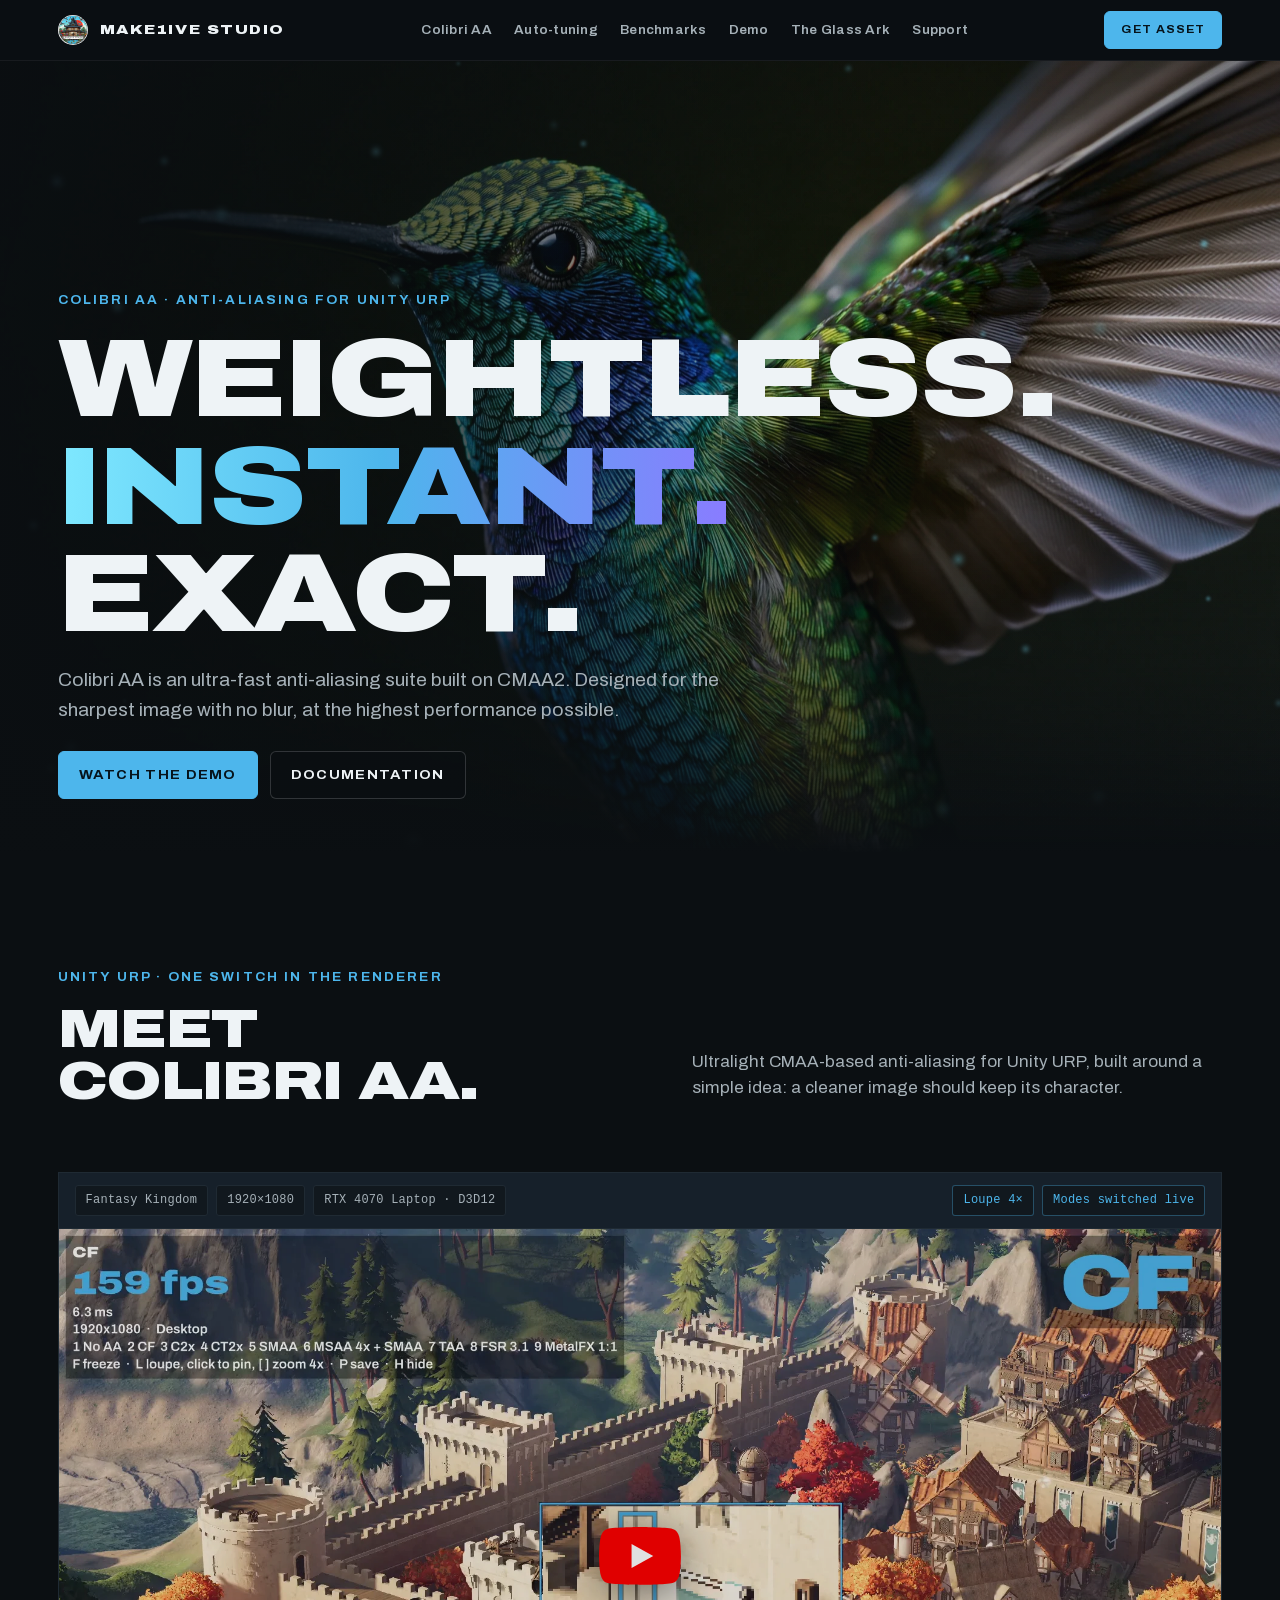
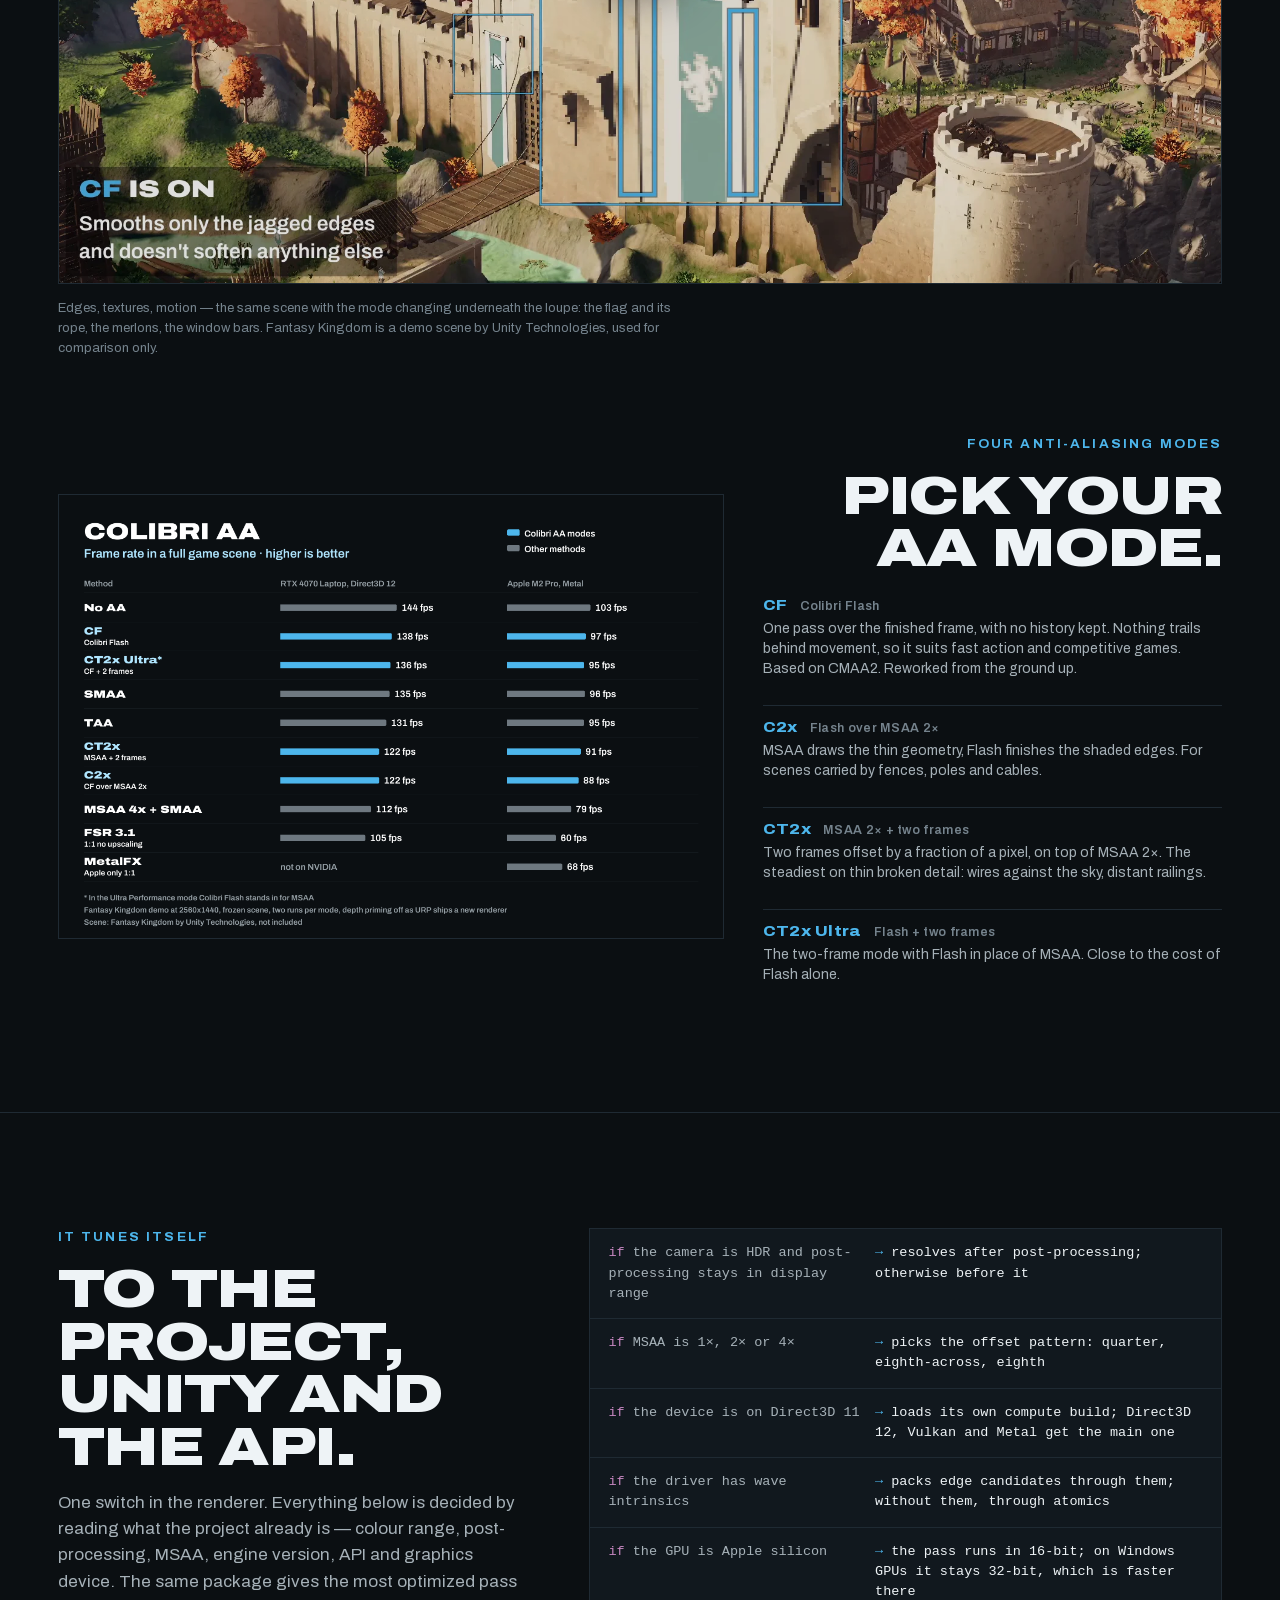
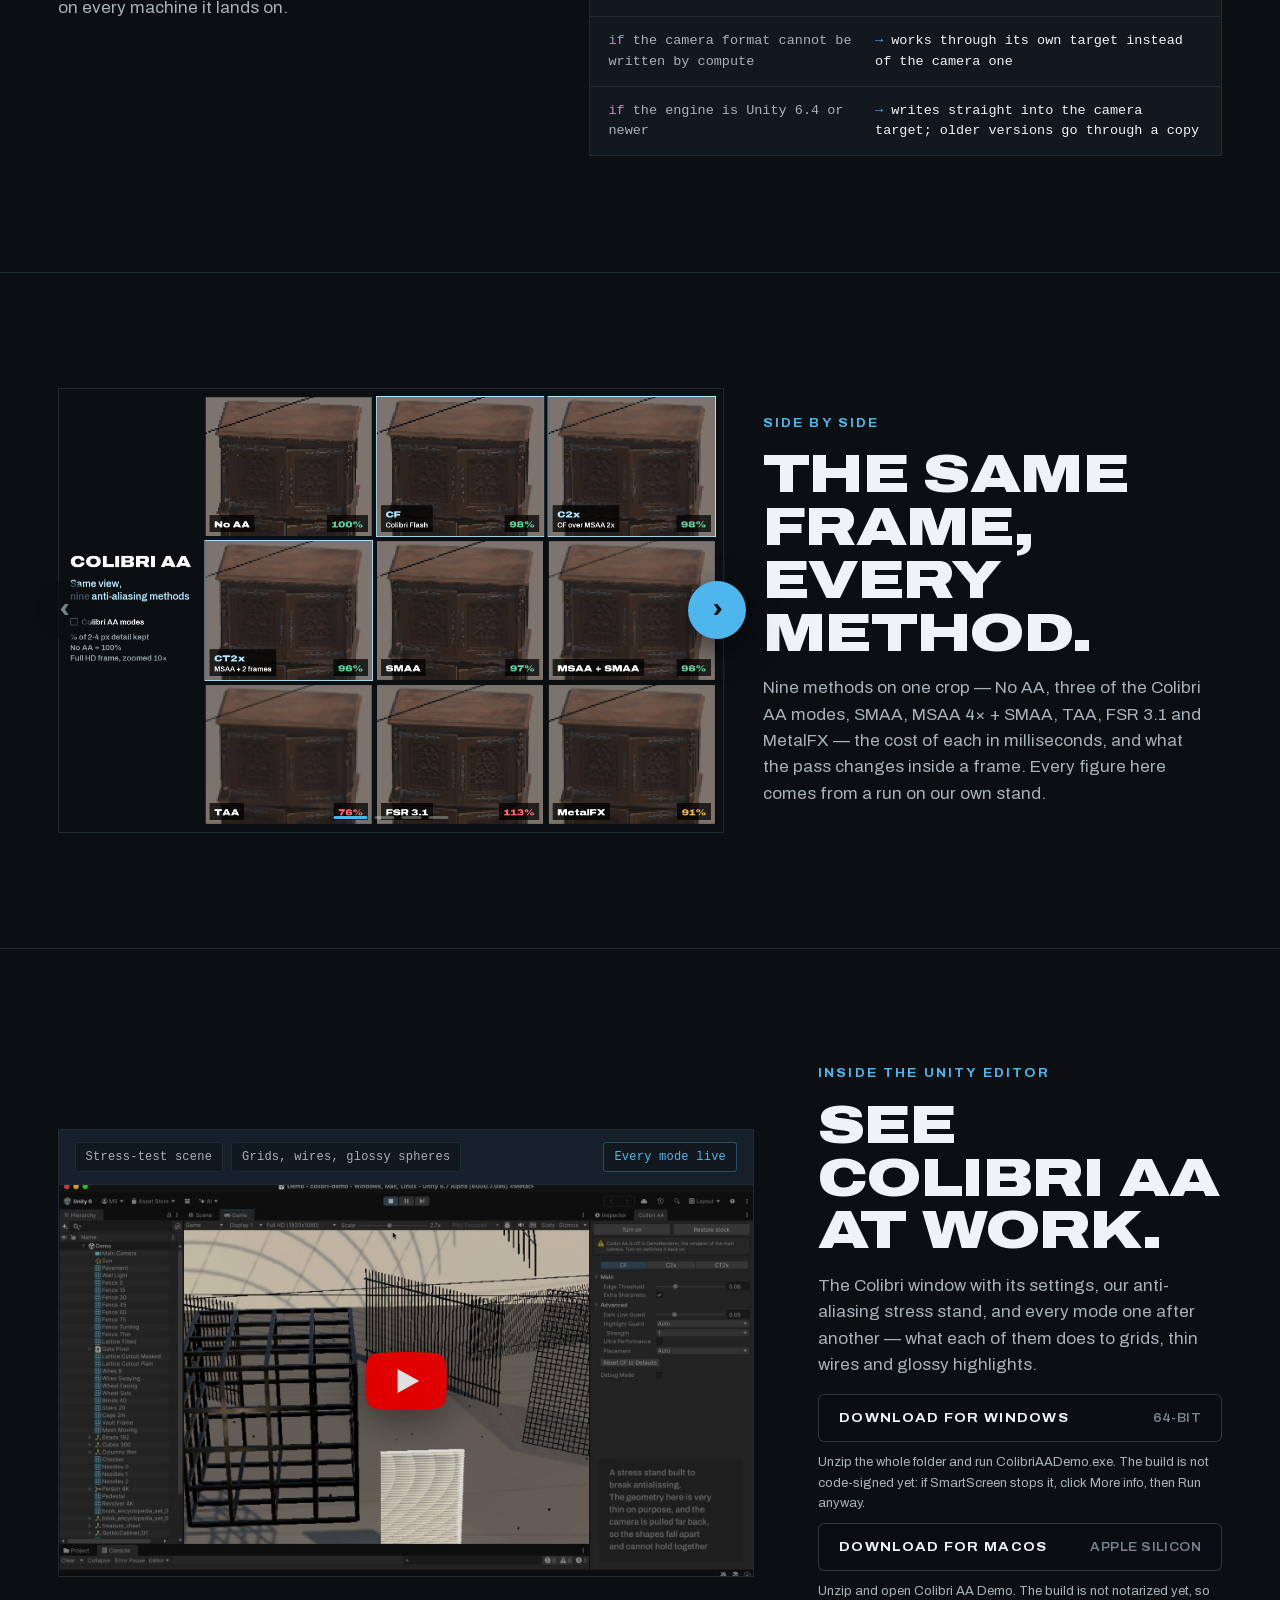
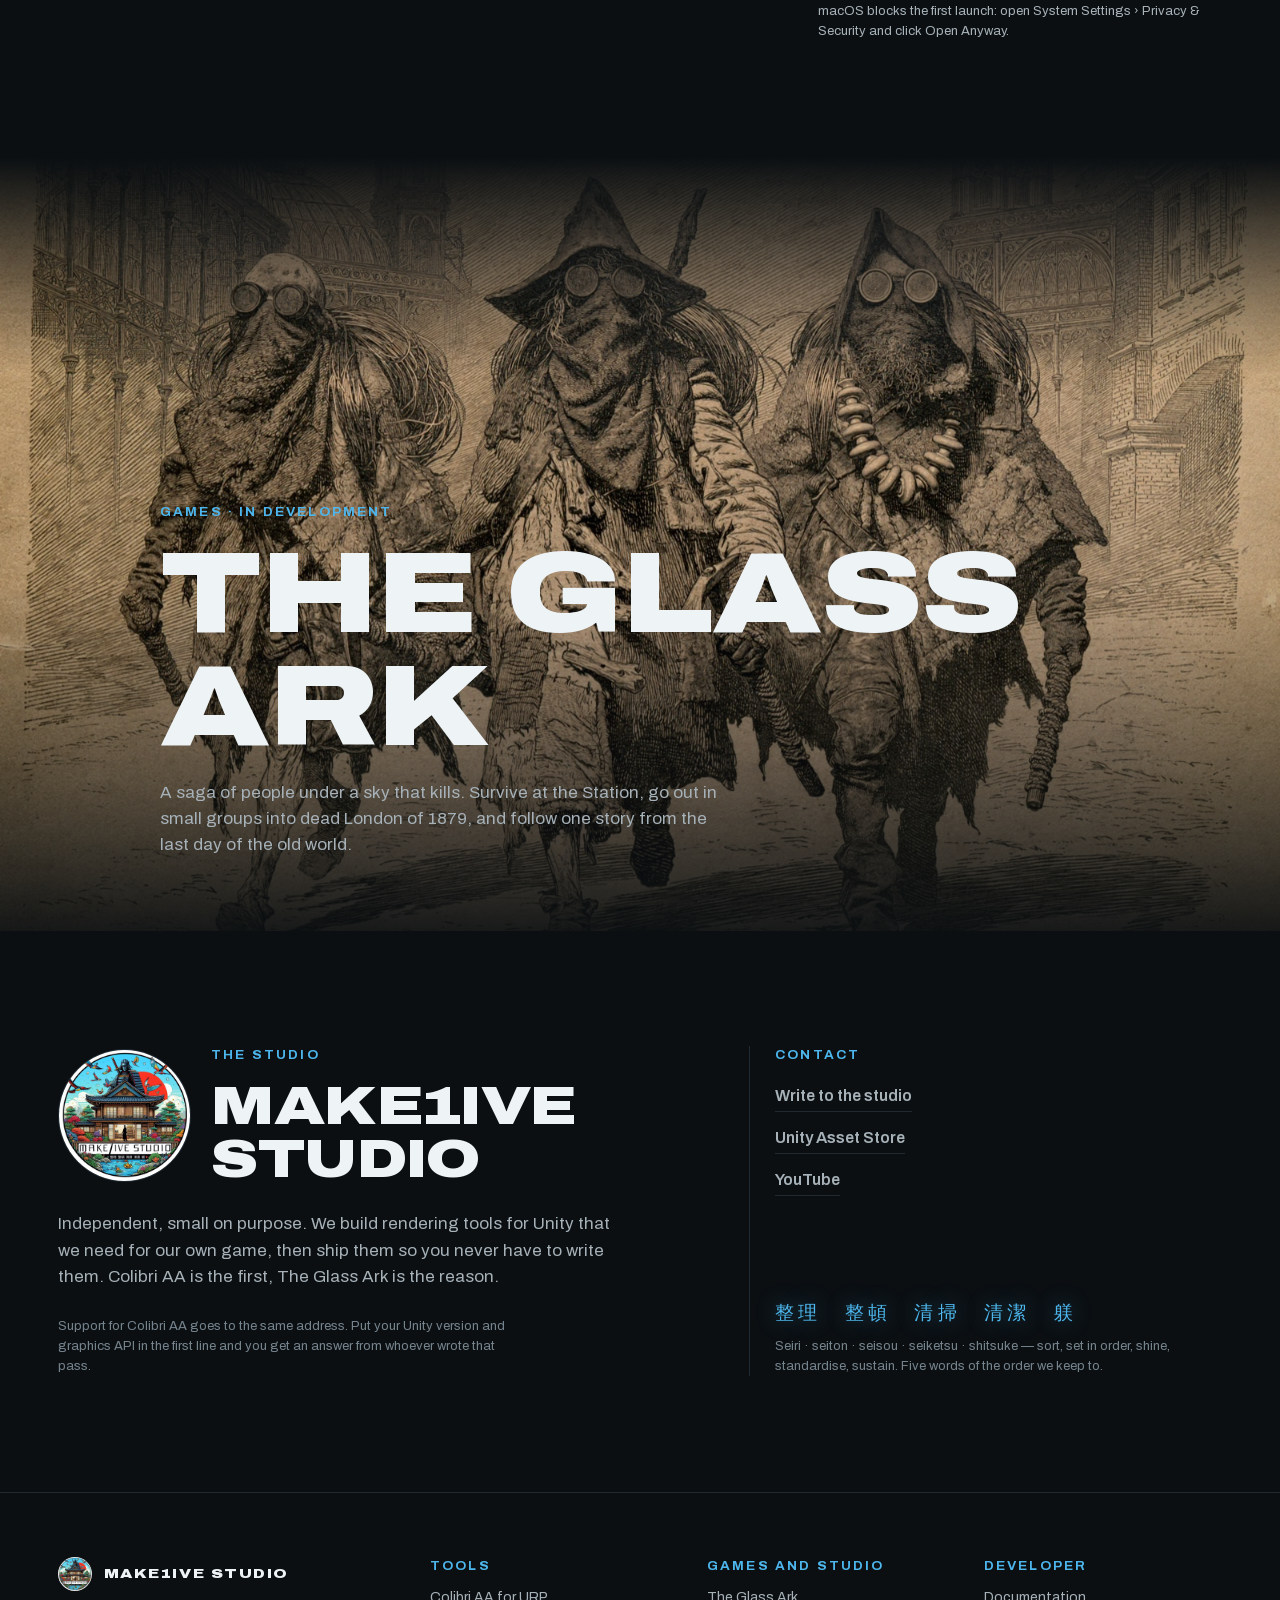
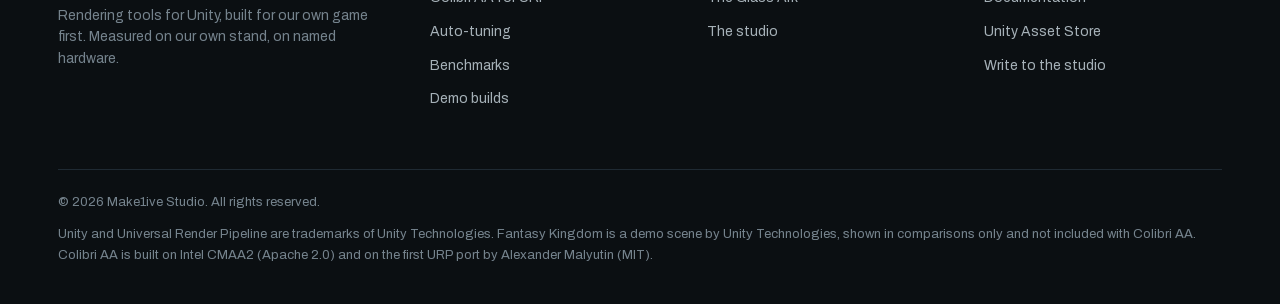
==== index.html @ 998f6723 "Сайт: демо Colibri AA для Windows и macOS в релизе colibri-aa-demo-1.0.0, под кнопками — как открыть" ====
<!doctype html>
<html lang="en">
<head>
<meta charset="utf-8">
<meta name="viewport" content="width=device-width, initial-scale=1, viewport-fit=cover">
<title>Colibri AA — ultralight anti-aliasing for Unity URP</title>
<meta name="description" content="Anti-aliasing for Unity 6 URP. Choose spatial CF/C2x or two-frame CT2x, compare with SMAA and TAA, and explore Colibri AA.">
<link rel="canonical" href="https://make1ive.com/colibri-aa/">
<link rel="icon" href="img/icon-32.png" sizes="32x32">
<link rel="apple-touch-icon" href="img/icon-180.png">
<meta property="og:type" content="website">
<meta property="og:site_name" content="Make1ive Studio">
<meta property="og:title" content="Colibri AA — ultralight anti-aliasing for Unity · No blur included">
<meta property="og:description" content="Colibri AA is an ultra-fast anti-aliasing suite for Unity URP, built on CMAA2: the sharpest image with no blur, at the highest performance possible.">
<meta property="og:url" content="https://make1ive.com/colibri-aa/">
<meta property="og:image" content="https://make1ive.com/img/og.jpg">
<meta property="og:image:width" content="1200">
<meta property="og:image:height" content="630">
<meta name="twitter:card" content="summary_large_image">
<meta name="theme-color" content="#0b0f12">
<!-- Разметка для Google: студия и два ролика со страницы (слово Максима 21.09, «4. Ок»). Сборщик сверяет ролики
     разметки с роликами страницы, см. check_seo в scripts/site_bundle.py. -->
<script type="application/ld+json">
{
 "@context": "https://schema.org",
 "@graph": [
  {
   "@type": "Organization",
   "@id": "https://make1ive.com/#studio",
   "name": "Make1ive Studio",
   "url": "https://make1ive.com/",
   "logo": "https://make1ive.com/img/mark.jpg",
   "email": "support@make1ive.com",
   "sameAs": [
    "https://www.youtube.com/@make1iv3"
   ]
  },
  {
   "@type": "VideoObject",
   "name": "SMAA vs MSAA vs TAA vs Colibri in Unity URP | Colibri AA Comparison",
   "description": "Colibri AA against the usual anti-aliasing in Unity 6+ URP: same frame, same scene, side by side under a 4× loupe.",
   "thumbnailUrl": "https://i.ytimg.com/vi/vkdOkAmnA54/maxresdefault.jpg",
   "uploadDate": "2026-09-21T17:23:58-07:00",
   "duration": "PT3M24S",
   "embedUrl": "https://www.youtube.com/embed/vkdOkAmnA54",
   "publisher": {
    "@id": "https://make1ive.com/#studio"
   }
  },
  {
   "@type": "VideoObject",
   "name": "Ultralight Unity URP Anti-Aliasing | Colibri AA Showcase",
   "description": "Unity editor walkthrough of Colibri AA on an intentionally difficult stress-test scene.",
   "thumbnailUrl": "https://i.ytimg.com/vi/f-O645TiMJc/maxresdefault.jpg",
   "uploadDate": "2026-09-21T02:58:15-07:00",
   "duration": "PT6M11S",
   "embedUrl": "https://www.youtube.com/embed/f-O645TiMJc",
   "publisher": {
    "@id": "https://make1ive.com/#studio"
   }
  }
 ]
}
</script>
<!-- шрифт запрашивается сразу с разметкой: без этого он ждал разбора стилей, и текст сперва рисовался запасным
     шрифтом, а потом перескакивал — слово Максима 21.09.2026 «шрифты тоже как будто с задержкой небольшой подтянулись» -->
<link rel="preload" href="font/archivo-latin.woff2" as="font" type="font/woff2" crossorigin>
<link rel="stylesheet" href="site.css">


</head>
<body>
<header class="nav">
  <div class="wrap">
    <a class="brand" href="#top" aria-label="Make1ive Studio, home">
      <img src="img/mark.jpg" width="352" height="352" alt="">
      <span>Make1ive Studio</span>
    </a>
    <nav aria-label="Sections">
      <a href="#colibri">Colibri AA</a>
      <a href="#adapts">Auto-tuning</a>
      <a href="#proof">Benchmarks</a>
      <a href="#demo">Demo</a>
      <a href="#games">The Glass Ark</a>
      <a href="#studio">Support</a>
    </nav>
    <a class="btn primary get" href="#demo" data-fill="asset-store-listing">Get asset</a>
  </div>
</header>

<section class="hero" id="top" aria-label="Make1ive Studio">
  <img src="img/hero.webp" width="2200" height="1466" alt="A hummingbird in flight, iridescent blue and green plumage lit against a dark ground" fetchpriority="high">
  <canvas class="motes" id="motes" aria-hidden="true"></canvas>
  <div class="wrap">
    <h1 class="eyebrow">Colibri AA · Anti-aliasing for Unity URP</h1>
    <p class="display slogan">Weightless. <span class="iris">Instant.</span> Exact.</p>
    <p class="lede">Colibri AA is an ultra-fast anti-aliasing suite built on CMAA2. Designed for the sharpest image with no blur, at the highest performance possible.</p>
    <div class="cta">
      <a class="btn primary" href="#demo">Watch the demo</a>
      <a class="btn" href="/colibri-aa/docs/" id="open-docs">Documentation</a>
    </div>
  </div>
</section>

<section class="band" id="colibri">
  <div class="wrap">
    <div class="head split">
      <p class="eyebrow">Unity URP · one switch in the renderer</p>
      <h2 class="display">Meet Colibri AA.</h2>
      <p class="lede">Ultralight CMAA-based anti-aliasing for Unity URP, built around a simple idea: a cleaner image should keep its character.</p>
    </div>

    <div class="stage">
      <div class="stage-bar">
        <div class="tabs" role="list">
          <span role="listitem">Fantasy Kingdom</span>
          <span role="listitem">1920×1080</span>
          <span role="listitem">RTX 4070 Laptop · D3D12</span>
        </div>
        <div class="tools"><span>Loupe 4×</span><span>Modes switched live</span></div>
      </div>
      <a class="ytfacade" href="https://youtu.be/vkdOkAmnA54" target="_blank" rel="noopener" data-yt="vkdOkAmnA54" aria-label="Play on YouTube: Colibri AA Comparison">
        <img src="img/kingdom-poster.webp" width="1920" height="1080" alt="Fantasy Kingdom under the loupe: the same frame with the anti-aliasing mode switching">
        <span class="play" aria-hidden="true"><svg viewBox="0 0 68 48" width="68" height="48"><path class="bg" d="M66.52 7.74c-.78-2.93-2.49-5.41-5.42-6.19C55.79.13 34 0 34 0S12.21.13 6.9 1.55C3.97 2.33 2.27 4.81 1.48 7.74C.06 13.05 0 24 0 24s.06 10.95 1.48 16.26c.78 2.93 2.49 5.41 5.42 6.19C12.21 47.87 34 48 34 48s21.79-.13 27.1-1.55c2.93-.78 4.64-3.26 5.42-6.19C67.94 34.95 68 24 68 24s-.06-10.95-1.48-16.26z"/><path d="M45 24 27 14v20z" fill="#fff"/></svg></span>
      </a>
    </div>
    <p class="foot">Edges, textures, motion — the same scene with the mode changing underneath the loupe: the flag and its rope, the merlons, the window bars. Fantasy Kingdom is a demo scene by Unity Technologies, used for comparison only.</p>

    <div class="table-row">
      <img src="img/fps.webp" width="2400" height="1600" alt="Frame rate in Unity URP, Fantasy Kingdom at 2560×1440. RTX 4070 Laptop, Direct3D 12: No AA 144 fps, CF 138 fps, CT2x Ultra 136 fps, SMAA 135 fps, TAA 131 fps, CT2x 122 fps, C2x 122 fps, MSAA 4x + SMAA 112 fps, FSR 3.1 105 fps. Apple M2 Pro, Metal: No AA 103 fps, CF 97 fps, SMAA 96 fps, CT2x Ultra 95 fps, TAA 95 fps, CT2x 91 fps, C2x 88 fps, MSAA 4x + SMAA 79 fps, MetalFX 68 fps, FSR 3.1 60 fps">
      <div>
        <div class="head right">
          <p class="eyebrow">Four anti-aliasing modes</p>
          <h2 class="display">Pick your AA mode.</h2>
        </div>
        <div class="modes">
          <div class="row">
            <p class="name">CF <span>Colibri Flash</span></p>
            <p>One pass over the finished frame, with no history kept. Nothing trails behind movement, so it suits fast action and competitive games. Based on CMAA2. Reworked from the ground up.</p>
          </div>
          <div class="row">
            <p class="name">C2x <span>Flash over MSAA 2×</span></p>
            <p>MSAA draws the thin geometry, Flash finishes the shaded edges. For scenes carried by fences, poles and cables.</p>
          </div>
          <div class="row">
            <p class="name">CT2x <span>MSAA 2× + two frames</span></p>
            <p>Two frames offset by a fraction of a pixel, on top of MSAA 2×. The steadiest on thin broken detail: wires against the sky, distant railings.</p>
          </div>
          <div class="row">
            <p class="name">CT2x Ultra <span>Flash + two frames</span></p>
            <p>The two-frame mode with Flash in place of MSAA. Close to the cost of Flash alone.</p>
          </div>
        </div>
      </div>
    </div>

  </div>
</section>

<section class="band" id="adapts">
  <div class="wrap">
    <div class="tune">
      <div class="head" style="margin-bottom:0">
        <p class="eyebrow">It tunes itself</p>
        <h2 class="display">To the project, Unity and the API.</h2>
        <p class="lede">One switch in the renderer. Everything below is decided by reading what the project already is — colour range, post-processing, MSAA, engine version, API and graphics device. The same package gives the most optimized pass on every machine it lands on.</p>
      </div>
      <div class="rules" aria-label="How Colibri AA adapts">
        <div class="rule"><span class="if">the camera is HDR and post-processing stays in display range</span><span class="arrow">→</span><span class="then">resolves after post-processing; otherwise before it</span></div>
        <div class="rule"><span class="if">MSAA is 1×, 2× or 4×</span><span class="arrow">→</span><span class="then">picks the offset pattern: quarter, eighth-across, eighth</span></div>
        <div class="rule"><span class="if">the device is on Direct3D 11</span><span class="arrow">→</span><span class="then">loads its own compute build; Direct3D 12, Vulkan and Metal get the main one</span></div>
        <div class="rule"><span class="if">the driver has wave intrinsics</span><span class="arrow">→</span><span class="then">packs edge candidates through them; without them, through atomics</span></div>
        <div class="rule"><span class="if">the GPU is Apple silicon</span><span class="arrow">→</span><span class="then">the pass runs in 16-bit; on Windows GPUs it stays 32-bit, which is faster there</span></div>
        <div class="rule"><span class="if">the camera format cannot be written by compute</span><span class="arrow">→</span><span class="then">works through its own target instead of the camera one</span></div>
        <div class="rule"><span class="if">the engine is Unity 6.4 or newer</span><span class="arrow">→</span><span class="then">writes straight into the camera target; older versions go through a copy</span></div>
      </div>
    </div>
  </div>
</section>

<section class="band" id="proof">
  <div class="wrap">
    <div class="shots">
      <div class="carousel" id="shots">
        <div class="track" id="shots-track" tabindex="0" aria-label="Comparison shots">
          <figure><img src="img/compare.webp" width="2400" height="1600" alt="Anti-aliasing comparison in Unity URP on one Fantasy Kingdom crop: No AA, Colibri AA modes CF, C2x and CT2x, SMAA, MSAA + SMAA, TAA, FSR 3.1 and MetalFX, with the share of fine detail each keeps" data-cap="Nine methods on one crop. The percentage is how many pixels match the 8× supersampled reference." loading="lazy"></figure>
          <figure><img src="img/cost.webp" width="2400" height="1600" alt="GPU cost per frame and added latency at 4K in Unity URP, RTX 4070 Laptop, Direct3D 12. GPU time added per frame: CF 0.30 ms, SMAA 0.61 ms, CT2x 0.86 ms, C2x 0.95 ms, TAA 1.44 ms, MSAA + SMAA 1.55 ms, MetalFX about 3.52 ms, FSR 3.1 5.16 ms. Latency added: CF 0.88 ms, SMAA 1.89 ms, CT2x 2.62 ms, C2x 2.82 ms, TAA 4.33 ms, MSAA + SMAA 4.72 ms, FSR 3.1 15.41 ms. Fine texture detail kept against no anti-aliasing: CF 98 percent, C2x 98 percent, SMAA 97 percent, CT2x 96 percent, MSAA + SMAA 96 percent, MetalFX 91 percent, TAA 76 percent" data-cap="Cost per frame and latency to the screen at 3840×2160. Latency grows three times faster than cost, for every method." loading="lazy"></figure>
          <figure><img src="img/nextgen-1.webp" width="2400" height="1600" alt="Slide: what Colibri Flash does that the built-in methods do not" data-cap="What this pass adds to Intel CMAA2 inside Unity: new platforms, wave intrinsics, half precision and the two-frame mode." loading="lazy"></figure>
          <figure><img src="img/nextgen-3.webp" width="2400" height="1600" alt="Slide: how Colibri AA configures itself per project and device" data-cap="What the plugin reads from the project before it picks a pass." loading="lazy"></figure>
        </div>
        <button type="button" class="nav prev" id="shots-prev" aria-label="Previous shot">‹</button>
        <button type="button" class="nav next" id="shots-next" aria-label="Next shot">›</button>
        <div class="dots" id="shots-dots" aria-hidden="true"></div>
      </div>

      <div class="side">
        <div class="head">
          <p class="eyebrow">Side by side</p>
          <h2 class="display">The same frame, every method.</h2>
        </div>
        <p class="cap">Nine methods on one crop — No AA, three of the Colibri AA modes, SMAA, MSAA 4× + SMAA, TAA, FSR 3.1 and MetalFX — the cost of each in milliseconds, and what the pass changes inside a frame. Every figure here comes from a run on our own stand.</p>
      </div>
    </div>

    <dialog class="zoom" id="zoom">
      <div class="bar">
        <p id="zoom-cap"></p>
        <button type="button" id="zoom-close">Close</button>
      </div>
      <div class="frame"><img id="zoom-img" src="" alt=""></div>
      <button type="button" class="nav prev" id="zoom-prev" aria-label="Previous shot">‹</button>
      <button type="button" class="nav next" id="zoom-next" aria-label="Next shot">›</button>
    </dialog>
  </div>
</section>

<section class="band" id="demo">
  <div class="wrap">
    <div class="demo">
      <div class="stage">
        <div class="stage-bar">
          <div class="tabs" role="list">
            <span role="listitem">Stress-test scene</span>
            <span role="listitem">Grids, wires, glossy spheres</span>
          </div>
          <div class="tools"><span>Every mode live</span></div>
        </div>
        <a class="ytfacade" href="https://youtu.be/f-O645TiMJc" target="_blank" rel="noopener" data-yt="f-O645TiMJc" aria-label="Play on YouTube: Colibri AA Showcase">
          <img src="img/demo.jpg" width="1600" height="900" alt="The Colibri window in the editor above the stress-test scene with grids, wires and glossy spheres">
          <span class="play" aria-hidden="true"><svg viewBox="0 0 68 48" width="68" height="48"><path class="bg" d="M66.52 7.74c-.78-2.93-2.49-5.41-5.42-6.19C55.79.13 34 0 34 0S12.21.13 6.9 1.55C3.97 2.33 2.27 4.81 1.48 7.74C.06 13.05 0 24 0 24s.06 10.95 1.48 16.26c.78 2.93 2.49 5.41 5.42 6.19C12.21 47.87 34 48 34 48s21.79-.13 27.1-1.55c2.93-.78 4.64-3.26 5.42-6.19C67.94 34.95 68 24 68 24s-.06-10.95-1.48-16.26z"/><path d="M45 24 27 14v20z" fill="#fff"/></svg></span>
        </a>
      </div>
      <div class="text">
        <p class="eyebrow">Inside the Unity editor</p>
        <h2 class="display">See Colibri AA at work.</h2>
        <p class="lede">The Colibri window with its settings, our anti-aliasing stress stand, and every mode one after another — what each of them does to grids, thin wires and glossy highlights.</p>
        <div class="dl">
          <a class="btn" href="https://github.com/Make1ive/make1ive.github.io/releases/latest/download/ColibriAADemo-Windows.zip"><span>Download for Windows</span><span>64-bit</span></a>
          <p class="note">Unzip the whole folder and run ColibriAADemo.exe. The build is not code-signed yet: if SmartScreen stops it, click More info, then Run anyway.</p>
          <a class="btn" href="https://github.com/Make1ive/make1ive.github.io/releases/latest/download/ColibriAADemo-macOS.zip"><span>Download for macOS</span><span>Apple silicon</span></a>
          <p class="note">Unzip and open Colibri AA Demo. The build is not notarized yet, so macOS blocks the first launch: open System Settings › Privacy &amp; Security and click Open Anyway.</p>
        </div>
      </div>
    </div>
  </div>
</section>

<section class="game inset" id="games">
  <img src="img/glass-ark.webp" width="1600" height="1066" alt="Engraving: three figures in goggles and heavy cloaks walking through a ruined Victorian street">
  <div class="wrap">
    <p class="eyebrow">Games · In development</p>
    <h2 class="display">The Glass Ark</h2>
    <p class="lede">A saga of people under a sky that kills. Survive at the Station, go out in small groups into dead London of 1879, and follow one story from the last day of the old world.</p>
  </div>
</section>

<section class="band" id="studio">
  <div class="wrap">
    <div class="studio">
      <div class="who">
        <div class="mark">
          <img src="img/mark.jpg" width="352" height="352" alt="Make1ive Studio emblem: a Japanese house under a red sun, birds in flight">
          <div>
            <p class="eyebrow">The studio</p>
            <h2 class="display">Make1ive Studio</h2>
          </div>
        </div>
        <p class="lede">Independent, small on purpose. We build rendering tools for Unity that we need for our own game, then ship them so you never have to write them. Colibri AA is the first, The Glass Ark is the reason.</p>
        <p class="note support">Support for Colibri AA goes to the same address. Put your Unity version and graphics API in the first line and you get an answer from whoever wrote that pass.</p>
      </div>

      <div class="reach">
        <p class="eyebrow">Contact</p>
        <div class="links">
          <a href="mailto:support@make1ive.com">Write to the studio</a>
          <a href="#studio" data-fill="asset-store-publisher">Unity Asset Store</a>
          <a href="https://www.youtube.com/@make1iv3">YouTube</a>
        </div>
        <div class="five">
          <p class="kanji glow" title="Sort, set in order, shine, standardise, sustain">整理　整頓　清掃　清潔　躾</p>
          <p class="note">Seiri · seiton · seisou · seiketsu · shitsuke — sort, set in order, shine, standardise, sustain. Five words of the order we keep to.</p>
        </div>
      </div>
    </div>

  </div>
</section>

<footer>
  <div class="wrap">
    <div class="foot-grid">
      <div class="foot-brand">
        <div class="brand"><img src="img/mark.jpg" width="352" height="352" alt=""><span>Make1ive Studio</span></div>
        <p>Rendering tools for Unity, built for our own game first. Measured on our own stand, on named hardware.</p>
      </div>
      <div class="foot-col">
        <p class="eyebrow">Tools</p>
        <a href="#colibri">Colibri AA for URP</a>
        <a href="#adapts">Auto-tuning</a>
        <a href="#proof">Benchmarks</a>
        <a href="#demo">Demo builds</a>
      </div>
      <div class="foot-col">
        <p class="eyebrow">Games and studio</p>
        <a href="#games">The Glass Ark</a>
        <a href="#studio">The studio</a>
      </div>
      <div class="foot-col">
        <p class="eyebrow">Developer</p>
        <a href="/colibri-aa/docs/" id="open-docs-foot">Documentation</a>
        <a href="#studio" data-fill="asset-store-publisher">Unity Asset Store</a>
        <a href="mailto:support@make1ive.com">Write to the studio</a>
      </div>
    </div>
    <div class="foot-line">
      <p>© 2026 Make1ive Studio. All rights reserved.</p>
      <p class="foot-legal">Unity and Universal Render Pipeline are trademarks of Unity Technologies. Fantasy Kingdom is a demo scene by Unity Technologies, shown in comparisons only and not included with Colibri AA. Colibri AA is built on Intel CMAA2 (Apache 2.0) and on the first URP port by Alexander Malyutin (MIT).</p>
    </div>
  </div>
</footer>

<dialog class="docs" id="docs">
  <div class="bar">
    <div class="tabs" role="tablist">
      <button type="button" class="on" data-doc="readme" role="tab">Readme</button>
      <button type="button" data-doc="guide" role="tab">Setup guide</button>
    </div>
    <div class="acts">
      <button type="button" id="docs-save" aria-label="Download this document">
        <svg viewBox="0 0 24 24" width="15" height="15" fill="none" stroke="currentColor" stroke-width="2" aria-hidden="true">
          <path d="M12 3v12"/><path d="m7 11 5 5 5-5"/><path d="M4 20h16"/>
        </svg>
        <span>Download</span>
      </button>
      <button type="button" id="docs-close">Close</button>
    </div>
  </div>
  <div class="body" id="docs-body"></div>
</dialog>

<script>
  window.__docs = {"readme": "# Colibri AA: anti-aliasing for Unity URP\n\nThree anti-aliasing modes in one renderer feature, one mode at a time:\n\n- **CF** (Colibri Flash): morphological anti-aliasing of the frame, without MSAA.\n- **C2x**: Colibri Flash on top of MSAA 2x, or MSAA 4x with **MSAA 4x** in Advanced.\n- **CT2x** (Colibri Temporal): two frames with a sub-pixel camera offset blended on top of MSAA 2x. It runs on the main camera of\n  the renderer; **Every Camera** in Advanced runs it on every camera of the renderer, each with its own history.\n\n## Requirements\n\n- Unity 6.0 or newer with the Universal Render Pipeline 17.0.4 or newer, rendering through the Render Graph.\n- Compute shaders: Metal, Direct3D 11, Direct3D 12 or Vulkan.\n\n## Tested on\n\nThree states, and they mean different things. **Measured** — run and timed by us. **Runs** — run and looked at, without numbers.\n**Not tested** — we have no such device, and the package makes no promise about it.\n\n| | state |\n|---|---|\n| **Graphics API** | Direct3D 12 — measured · Direct3D 11, Vulkan, Metal — runs |\n| **Unity** | 6000.0 · 6000.3 · 6000.6 · 6000.7 — runs; the numbers in the store listing come from 6000.7 |\n| **URP** | 17.0 through 17.7 — runs. The upscaler framework of 17.3 and newer is read through reflection; on 17.0 the older field is used instead |\n| **GPU** | NVIDIA RTX 4070 Laptop — measured · Apple M2 Pro — runs |\n| **Rendering paths** | Forward, Forward+, Deferred, Deferred+, 2D — run; Deferred has no MSAA in URP, see Limitations |\n| **Colour space** | Linear and Gamma — run |\n| **VR** | not supported yet |\n| **Not tested at all** | consoles · Nintendo Switch · WebGPU · WebGL · hardware dynamic resolution |\n\n## Installation\n\n1. Install the package. The **Colibri AA** tab opens next to the Inspector.\n2. Press **Turn on**. Colibri AA is added to every renderer of the project's URP Assets, and their MSAA is set for the mode.\n3. Choose the mode: **CF**, **C2x** or **CT2x**. The settings of the mode are under **Main** and **Advanced**; hover a setting for\n   what it does. **Reset to Defaults** under each mode puts only that mode back to the factory values.\n\nThe window is under **Window > Rendering > Colibri AA**. The Colibri AA entry in a renderer asset has a button that opens it too.\n\nMSAA follows the mode while Colibri AA is on. **Restore stock** puts the MSAA values back and removes the Colibri AA lines Turn on\nadded. If a renderer loses its line or the line is switched off, **Turn on** becomes available again and switches it back on.\n\nTurn on also sets plain Bilinear scaling in the URP Assets that use an upscaler with its own anti-aliasing or sharpening (STP,\nFSR, MetalFX, DLSS), and a Render Scale of 1 where the upscaler rendered below it; Restore stock brings both back. While Colibri\nAA renders a camera, the camera's own anti-aliasing (FXAA, SMAA, TAA) is off for that frame; the camera component keeps its\nsetting.\n\n## Anti-aliasing menu in your game\n\nMost games let the player pick anti-aliasing in the settings. Colibri AA takes one line per menu item:\n\n```csharp\nusing Make1iveStudio.Colibri;\n\nColibriAA.Use(ColibriChoice.CF);    // Colibri Flash\nColibriAA.Use(ColibriChoice.CT2x);  // MSAA 2x and two frames\nColibriAA.Use(ColibriChoice.Off);   // Colibri AA off, the camera's own anti-aliasing works\n```\n\nThe call does the three things a hand-written menu has to remember:\n\n- It sets **every** Colibri AA line in the project. A project with a URP Asset per quality level has a line in each, so a quality\n  change made later in the same menu keeps the choice.\n- It sets the **MSAA** the mode is built on: C2x and CT2x need MSAA 2x, CF and Ultra need none.\n- With **Off** the lines stay in the renderers and do nothing, and the camera's own FXAA, SMAA or TAA works as usual. Colibri AA\n  turns the camera's anti-aliasing off only for the frames it anti-aliases itself, and never changes the camera component.\n\nThe choices are **Off**, **CF**, **C2x**, **CT2x** and **Ultra**. Ultra is CT2x with Colibri Flash in place of MSAA: it brings the\ntwo-frame blend to a project or a camera that renders without MSAA.\n\n### Each menu item in code\n\n| Menu item | Code |\n|---|---|\n| Off | `ColibriAA.Use(ColibriChoice.Off);` and the camera's anti-aliasing set to None |\n| FXAA, SMAA, TAA | `ColibriAA.Use(ColibriChoice.Off);` and the camera set to that anti-aliasing |\n| MSAA 4x | `ColibriAA.Use(ColibriChoice.Off, msaaWhenOff: 4);` |\n| CF, C2x, CT2x, Ultra | `ColibriAA.Use(ColibriChoice.CF);` and so on; nothing to set on the camera |\n\n**Off sets MSAA to 1x** unless you pass another count, because FXAA, SMAA and TAA run without MSAA.\n\n### A complete menu\n\nPut this script on any object, give it the main camera, fill a dropdown with the `Items` below in the same order, and hook `Pick`\nto the dropdown's **On Value Changed**.\n\n```csharp\nusing Make1iveStudio.Colibri;\nusing UnityEngine;\nusing UnityEngine.Rendering.Universal;\n\npublic class AntiAliasingMenu : MonoBehaviour\n{\n    public Camera mainCamera;\n\n    public static readonly string[] Items = { \"Off\", \"FXAA\", \"SMAA\", \"TAA\", \"MSAA 4x\", \"CF\", \"CT2x\" };\n\n    public void Pick(int item)\n    {\n        var camera = mainCamera.GetUniversalAdditionalCameraData();\n        camera.antialiasing = AntialiasingMode.None;\n        switch (Items[item])\n        {\n            case \"Off\":     ColibriAA.Use(ColibriChoice.Off); break;\n            case \"FXAA\":    ColibriAA.Use(ColibriChoice.Off); camera.antialiasing = AntialiasingMode.FastApproximateAntialiasing; break;\n            case \"SMAA\":    ColibriAA.Use(ColibriChoice.Off); camera.antialiasing = AntialiasingMode.SubpixelMorphologicalAntiAliasing; break;\n            case \"TAA\":     ColibriAA.Use(ColibriChoice.Off); camera.antialiasing = AntialiasingMode.TemporalAntiAliasing; break;\n            case \"MSAA 4x\": ColibriAA.Use(ColibriChoice.Off, msaaWhenOff: 4); break;\n            case \"CF\":      ColibriAA.Use(ColibriChoice.CF); break;\n            case \"CT2x\":    ColibriAA.Use(ColibriChoice.CT2x); break;\n        }\n    }\n}\n```\n\n### Good to know\n\n- **`ColibriAA.Current`** tells which choice the game renders with — the line of the renderer the main camera draws with, or\n  of the default renderer when there is no main camera — to show it as selected when the menu opens.\n- **Until the first call** the lines run as **Turn on** left them, in the mode chosen in the window.\n- **In Play Mode in the editor** whatever `Use` changes is put back when Play Mode ends, so trying the menu leaves the project as it\n  was. Called outside Play Mode, from an editor script, the change stays.\n- **C2x and CT2x need a camera with Allow MSAA on.** If your camera has it off, offer CF and Ultra: they need no MSAA.\n- **`ColibriAA.Available(choice, camera)`** answers whether a menu item does what its name says here, and\n  **`ColibriAA.Unavailable(choice, camera)`** gives the reason in one sentence, or an empty string. A renderer without a\n  Colibri AA line, a camera with Allow MSAA off, a Render Texture without multisampling, a Deferred renderer, an overlay\n  camera, XR, a Pixel Perfect camera the line leaves alone, a temporal upscaler on the camera, CT2x on a camera that is not\n  the main one while Every Camera is off, Render Graph compatibility mode, and a device that cannot run the Colibri Flash\n  kernels or the CT2x shader are what it catches. Asking changes nothing in the project or the scene. Hide such an item, or grey it out and show the reason — without it the player\n  picks C2x and gets CF.\n\n## Camera cuts\n\nCT2x and Ultra blend each frame with the one before it. On a cut — a new shot in a cutscene, a respawn, a teleport — tell the\ncamera for the first frame of the new shot, with the flag URP's own TAA reads:\n\n```csharp\nmainCamera.GetUniversalAdditionalCameraData().resetHistory = true;\n```\n\nThat frame is drawn without the previous one, and URP clears the flag by itself. Without it, the first frame of the new shot still\ncarries the old one, blended in.\n\n## Removing the package\n\nPress **Restore stock** before you remove the package. Otherwise the renderers keep an entry whose script is gone, the URP Assets keep\nthe MSAA and scaling of the mode, and materials with the **Colibri AA/Lit** shader have no shader to render with.\n\n## Anti-Shimmer\n\nSmall highlights on curved and bumpy surfaces flicker in motion. **Anti-Shimmer** (Main of C2x and CT2x) spreads such highlights\nslightly before they can flicker. The filter works inside the surface shader, before lighting:\n\n- **Materials:** select the **Colibri AA/Lit** shader. It is the URP Lit shader with the filter inside, built by the package from the\n  Lit shader of the installed URP, so it keeps every Lit setting and follows URP updates.\n- **Hand-written shader:** in the lit passes, `#pragma multi_compile_fragment _ COLIBRI_SPECULAR_AA` and\n  `#include \"Packages/com.make1ivestudio.colibri/ShaderLibrary/ColibriSpecularAA.hlsl\"`, then in the fragment stage, before\n  lighting: `smoothness = ColibriSpecularAA(smoothness, geometricNormalWS);`\n- **Shader Graph:** a Boolean Keyword `COLIBRI_SPECULAR_AA` (Multi Compile, Global) and a Custom Function node with\n  `ColibriSpecularAA.hlsl` as the source and `ColibriSpecularAA` as the name; inputs Smoothness (Float) and NormalWS (Vector 3,\n  world-space normal), output Out into Smoothness.\n\nColibri AA enables the filter only for the cameras it renders while Anti-Shimmer is on. Otherwise the shaders are compiled without it,\nand it costs nothing.\n\n## Upscalers\n\n**Turn on** puts the URP Assets that use an upscaler with its own anti-aliasing or sharpening (STP, FSR, MetalFX, DLSS) back to plain\nBilinear scaling, and **Restore stock** brings the upscaler back. Where such an asset rendered below full size, Turn on also sets its\nRender Scale to 1, because plain scaling would blur the smaller frame. The frame then costs more: a Render Scale of 0.75 drew 0.56\nof the pixels, and full size draws 1.78 times as many. Restore stock puts the Render Scale back as well.\n\nIf the game lets the player pick an upscaler at runtime, Colibri AA steps aside by itself: on a camera anti-aliased by a temporal\nupscaler — STP, DLSS, FSR 2 and 3, MetalFX — the line does nothing and says so once in the console. Switch Colibri AA off while such\nan upscaler is on, and give the player's choice back when the upscaler is turned off:\n\n```csharp\nColibriAA.Use(upscalerOn ? ColibriChoice.Off : playerChoice);\n```\n\nFSR 1.0 does not anti-alias the frame: Colibri AA keeps working with it.\n\n## Limitations\n\n- **CT2x without Anti-Ghosting** takes motion from the camera and depth only, which costs less; fast moving objects can leave a\n  trail. **Anti-Ghosting** gives them their own motion vectors and removes the trail at the cost of drawing them once more. Do\n  not turn it on just in case: the trail is often invisible to the eye, and we had to build dedicated scenes just to see it.\n- **The camera renders into an intermediate texture** while Colibri AA works on it. In a project where URP would otherwise draw\n  straight to the screen — post-processing, HDR, MSAA, the depth texture and the opaque texture all off — this adds that texture and a\n  copy to the screen on top of the anti-aliasing itself. Measured on the RTX 4070 Laptop with Direct3D 12 at 2560×1440, the addition\n  could not be told apart from the measurement noise of about 0.01 ms per frame.\n- **A frame without HDR is an 8-bit sRGB texture in the Linear colour space,** and on Direct3D 12, Direct3D 11 and Vulkan a compute\n  shader cannot write it. Colibri Flash then works in a texture of its own and copies the frame in first: 0.05 ms per frame at\n  2560×1440 on the same machine. Metal writes such a frame directly.\n- **Deferred and Deferred+ rendering paths** have no MSAA in URP: C2x runs as CF, and CT2x blends two frames without MSAA.\n- **MSAA is often off in a URP project by its author's choice, and then C2x and CT2x run without it.** A camera with Allow MSAA\n  off gets no multisampling whatever the URP Asset holds. Projects built around screen-space effects — ambient occlusion, fog,\n  decals — commonly ship that way, because those effects read the depth texture and with MSAA the pipeline has to produce it by\n  a pass of its own. Unity's own Fantasy Kingdom sample is one: every quality level ships MSAA 1 and the camera has Allow MSAA\n  off. **CF and Ultra Performance need no MSAA and run in any of these projects;** for C2x and CT2x the camera has to allow it.\n  The window says so when it happens.\n- **The 2D renderer** draws straight to the screen unless something asks it for an intermediate texture, so the line asks for one while\n  it works. CF and C2x anti-alias sprites there. CT2x blends two frames without motion vectors, which the 2D renderer never draws:\n  moving sprites leave a trail, and with **Anti-Ghosting** on CT2x does not run at all there and says so once in the console.\n- **Pixel Perfect Camera:** a camera with that component is left alone, since the staircase of pixel art is meant to be seen. The\n  **Pixel Perfect Camera** setting, shown for a 2D renderer, anti-aliases it anyway.\n- **Overlay cameras** of a camera stack are not anti-aliased by Colibri Flash: they draw on top of the frame their base camera has\n  already anti-aliased. Material previews and reflection probes are not anti-aliased either.\n- **Colibri Flash builds its edge lists with atomic operations of compute shaders.** Where the device has no wave intrinsics, Colibri AA\n  checks once at startup that these operations work; if they do nothing, Colibri Flash turns itself off with one warning instead of\n  leaving a black frame, and CT2x on MSAA keeps working.\n- **XR and stereo rendering** are not supported: XR cameras are rendered without Colibri AA.\n- **Render Graph compatibility mode** of Unity 6.0 to 6.3 is not supported: Colibri AA stays off there, logs one warning, and the\n  window says where to turn the mode off.\n- **On a URP version whose internals have moved**, Colibri AA falls back rather than fails: it copies the frame where it would\n  otherwise write into the camera colour directly, and builds its copy of the Lit shader without Anti-Shimmer if URP no longer\n  calls the function the filter replaces. Both leave a message in the console, and Debug Mode names the path that was taken. The\n  frame is correct in either case; the fallback costs one full-frame copy.\n\n## Debug Mode\n\nTurn on **Debug Mode** at the bottom of the settings when something looks wrong, and reproduce the problem. Colibri AA rewrites a\nreport every two seconds while a camera renders with it: the device, the URP Asset and renderers, the Colibri AA settings, every\ncamera and what Colibri AA did for it, the pass counters, automatic checks, and the errors logged meanwhile. **Show Report** opens\nits folder: `Logs/ColibriAA/ColibriAA-Report.txt` in the project, or `ColibriAA-Report.txt` in `Application.persistentDataPath`\nin a player. Send the file with your problem report. Debug Mode changes nothing in the image; turn it off before shipping.\n\n## License\n\nColibri AA is licensed under the [Unity Asset Store EULA](https://unity.com/legal/as-terms), see [`LICENSE`](LICENSE). It includes\nthird-party code under its own licenses, in [`THIRD_PARTY_LICENSES`](THIRD_PARTY_LICENSES): a modified version of Intel's\n[CMAA2](https://github.com/GameTechDev/CMAA2) under the Apache License 2.0, code derived from Alexander Malyutin's Unity URP port of\nCMAA2 under the MIT License, and color packing code from Microsoft MiniEngine under the MIT License.\n", "guide": "Colibri AA — setup in four steps\n\n1. Import the package into a Unity 6 project that uses the Universal Render Pipeline.\n2. Open Window ▸ Rendering ▸ Colibri AA and press Turn on. The window adds the render feature to every\n   URP renderer in the project, sets the MSAA level the chosen mode needs, and keeps a backup\n   of what it changed.\n3. Pick a mode: CF, C2x, CT2x or CT2x Ultra. Everything else stays on Auto — the pass reads\n   the colour range, post-processing, MSAA, engine version and graphics API by itself.\n4. From game code, switch modes with one call:\n\n       Make1iveStudio.Colibri.ColibriAA.Use(Make1iveStudio.Colibri.ColibriChoice.CF);\n\nRestore stock puts the project back exactly as it was: the feature rows are removed and the\nMSAA levels return to the saved values.\n\nSupport: write to the studio at [make1ive.com/colibri-aa](https://make1ive.com/colibri-aa) with your Unity version and\ngraphics API in the first line.\n"};
  (function () {
    var track = document.getElementById("shots-track");
    if (!track) return;
    var dots = document.getElementById("shots-dots");
    var prev = document.getElementById("shots-prev");
    var next = document.getElementById("shots-next");
    var shots = Array.prototype.slice.call(track.querySelectorAll("img"));
    shots.forEach(function () { dots.appendChild(document.createElement("i")); });

    function step() { return track.clientWidth; }
    function current() { return Math.max(0, Math.min(shots.length - 1, Math.round(track.scrollLeft / step()))); }
    function paint() {
      var i = current();
      Array.prototype.forEach.call(dots.children, function (d, k) { d.className = k === i ? "on" : ""; });
      prev.disabled = track.scrollLeft < 8;
      next.disabled = track.scrollLeft > track.scrollWidth - track.clientWidth - 8;
    }
    prev.addEventListener("click", function () { track.scrollBy({ left: -step(), behavior: "smooth" }); });
    next.addEventListener("click", function () { track.scrollBy({ left: step(), behavior: "smooth" }); });
    track.addEventListener("scroll", paint, { passive: true });
    window.addEventListener("resize", paint);

    var zoom = document.getElementById("zoom");
    var zoomImg = document.getElementById("zoom-img");
    var zoomCap = document.getElementById("zoom-cap");
    var zoomPrev = document.getElementById("zoom-prev");
    var zoomNext = document.getElementById("zoom-next");
    var at = 0;

    function show(i) {
      at = Math.max(0, Math.min(shots.length - 1, i));
      zoomImg.src = shots[at].src;
      zoomImg.alt = shots[at].alt;
      zoomCap.textContent = shots[at].dataset.cap;
      zoomPrev.disabled = at === 0;
      zoomNext.disabled = at === shots.length - 1;
    }
    shots.forEach(function (img, i) {
      img.addEventListener("click", function () {
        show(i);
        if (zoom.showModal) zoom.showModal();
      });
    });
    // the frame table opens in the same dialog, only without paging
    var single = document.querySelector(".table-row img");
    if (single) {
      single.style.cursor = "zoom-in";
      single.addEventListener("click", function () {
        zoomImg.src = single.src;
        zoomImg.alt = single.alt;
        zoomCap.textContent = "Frame rate in a full game scene: ten methods, two machines, Fantasy Kingdom at 2560×1440.";
        zoomPrev.hidden = true; zoomNext.hidden = true;
        if (zoom.showModal) zoom.showModal();
      });
    }
    var showWithArrows = show;
    show = function (i) { zoomPrev.hidden = false; zoomNext.hidden = false; showWithArrows(i); };
    shots.forEach(function (img, i) {
      img.addEventListener("click", function () { zoomPrev.hidden = false; zoomNext.hidden = false; });
    });

    zoomPrev.addEventListener("click", function () { show(at - 1); });
    zoomNext.addEventListener("click", function () { show(at + 1); });
    document.getElementById("zoom-close").addEventListener("click", function () { zoom.close(); });
    zoomImg.addEventListener("click", function () { zoom.close(); });
    zoom.addEventListener("click", function (e) { if (e.target === zoom || e.target.className === "frame") zoom.close(); });
    zoom.addEventListener("keydown", function (e) {
      if (e.key === "ArrowRight") { e.preventDefault(); show(at + 1); }
      if (e.key === "ArrowLeft") { e.preventDefault(); show(at - 1); }
    });
    zoom.addEventListener("close", function () { track.scrollTo({ left: at * step(), behavior: "auto" }); });

    paint();
  })();
</script>

<script>
  (function () {
    var dlg = document.getElementById("docs");
    if (!dlg) return;
    var body = document.getElementById("docs-body");
    var tabs = dlg.querySelectorAll(".tabs button");
    // README написан разметкой Markdown. Прежде окно клало его в <pre> как есть, и таблицы, жирный и заголовки
    // читались знаками разметки — слово Максима 21.09.2026: «так должно быть или у тебя тут сломались форматы».
    // Разбор свой и маленький: страница открывается и без сети, а текст наш, чужого в него не попадает.
    function esc(t) { return t.replace(/&/g, "&amp;").replace(/</g, "&lt;").replace(/>/g, "&gt;"); }
    function inline(t) {
      var codes = [];
      t = esc(t).replace(/`([^`]+)`/g, function (m, c) { codes.push(c); return "\u0000" + (codes.length - 1) + "\u0000"; });
      t = t.replace(/\*\*([^*]+)\*\*/g, "<strong>$1</strong>")
           .replace(/\[([^\]]+)\]\(([^)\s]+)\)/g, function (m, label, href) {
             return /^https?:/.test(href) ? '<a href="' + href + '" target="_blank" rel="noopener">' + label + "</a>" : label;
           });
      return t.replace(/\u0000(\d+)\u0000/g, function (m, i) { return "<code>" + codes[+i] + "</code>"; });
    }
    function render(md) {
      var lines = md.replace(/\r/g, "").split("\n"), out = [], i = 0;
      while (i < lines.length) {
        var l = lines[i];
        if (/^```/.test(l)) {
          var code = []; i++;
          while (i < lines.length && !/^```/.test(lines[i])) code.push(lines[i++]);
          i++; out.push("<pre><code>" + esc(code.join("\n")) + "</code></pre>"); continue;
        }
        var h = /^(#{1,3})\s+(.*)$/.exec(l);
        if (h) { out.push("<h" + (h[1].length + 1) + ">" + inline(h[2]) + "</h" + (h[1].length + 1) + ">"); i++; continue; }
        if (/^\|/.test(l) && i + 1 < lines.length && /^\|[\s:|-]+\|$/.test(lines[i + 1])) {
          var cells = function (row) { return row.replace(/^\||\|$/g, "").split("|").map(function (c) { return inline(c.trim()); }); };
          var head = cells(l), rows = []; i += 2;
          while (i < lines.length && /^\|/.test(lines[i])) rows.push(cells(lines[i++]));
          out.push("<table><thead><tr>" + head.map(function (c) { return "<th>" + c + "</th>"; }).join("") + "</tr></thead><tbody>" +
                   rows.map(function (r) { return "<tr>" + r.map(function (c) { return "<td>" + c + "</td>"; }).join("") + "</tr>"; }).join("") +
                   "</tbody></table>");
          continue;
        }
        if (/^\s*([-*]|\d+\.)\s+/.test(l)) {
          var ordered = /^\s*\d+\./.test(l), items = [];
          while (i < lines.length && lines[i].trim() !== "" && !/^(#|```|\|)/.test(lines[i])) {
            if (/^\s*([-*]|\d+\.)\s+/.test(lines[i])) items.push(lines[i].replace(/^\s*([-*]|\d+\.)\s+/, ""));
            else items[items.length - 1] += " " + lines[i].trim();     // продолжение пункта на следующей строке
            i++;
          }
          var tag = ordered ? "ol" : "ul";
          out.push("<" + tag + ">" + items.map(function (x) { return "<li>" + inline(x) + "</li>"; }).join("") + "</" + tag + ">");
          continue;
        }
        if (/^ {4}\S/.test(l)) {                                         // строка с отступом — фрагмент кода
          var block = [];
          while (i < lines.length && /^ {4}/.test(lines[i])) block.push(lines[i++].slice(4));
          out.push("<pre><code>" + esc(block.join("\n")) + "</code></pre>"); continue;
        }
        if (l.trim() === "") { i++; continue; }
        var para = [];
        while (i < lines.length && lines[i].trim() !== "" && !/^(#|```|\||\s*([-*]|\d+\.)\s)/.test(lines[i])) para.push(lines[i++].trim());
        out.push("<p>" + inline(para.join(" ")) + "</p>");
      }
      return out.join("\n");
    }
    function fill(which) {
      body.innerHTML = '<div class="md">' + render((window.__docs || {})[which] || "") + "</div>";
      body.scrollTop = 0;
      tabs.forEach(function (t) { t.className = t.dataset.doc === which ? "on" : ""; });
      current = which;
    }
    tabs.forEach(function (t) { t.addEventListener("click", function () { fill(t.dataset.doc); }); });
    // Кнопка — ссылка на страницу документации: её видят поисковики. Обычный клик открывает окно, с Cmd, Ctrl или Shift —
    // страницу (слово Максима 22.09: «всплывающее окно тоже надо оставить для удобства пользователя»).
    function open(e) { if (e && (e.metaKey || e.ctrlKey || e.shiftKey)) return; if (e) e.preventDefault(); fill("readme"); if (dlg.showModal) dlg.showModal(); }
    ["open-docs", "open-docs-foot"].forEach(function (id) {
      var b = document.getElementById(id);
      if (b) b.addEventListener("click", open);
    });
    var current = "readme";
    var names = { readme: "colibri-aa-readme.md", guide: "colibri-aa-setup.md" };
    document.getElementById("docs-save").addEventListener("click", function () {
      var text = (window.__docs || {})[current] || "";
      var url = URL.createObjectURL(new Blob([text], { type: "text/plain;charset=utf-8" }));
      var a = document.createElement("a");
      a.href = url; a.download = names[current];
      document.body.appendChild(a); a.click(); a.remove();
      setTimeout(function () { URL.revokeObjectURL(url); }, 1000);
    });
    document.getElementById("docs-close").addEventListener("click", function () { dlg.close(); });
    dlg.addEventListener("click", function (e) { if (e.target === dlg) dlg.close(); });
  })();

  (function () {
    var canvas = document.getElementById("motes");
    if (!canvas) return;
    if (window.matchMedia && window.matchMedia("(prefers-reduced-motion: reduce)").matches) return;
    var hero = canvas.parentElement;
    var ctx = canvas.getContext("2d", { alpha: true });
    var dpr = Math.min(window.devicePixelRatio || 1, 2);
    var w = 0, h = 0, motes = [], sprite = null, running = false, raf = 0;

    function makeSprite(color) {
      var s = document.createElement("canvas");
      var r = 24;
      s.width = s.height = r * 2;
      var c = s.getContext("2d");
      var g = c.createRadialGradient(r, r, 0, r, r, r);
      g.addColorStop(0, color);
      g.addColorStop(0.32, color.replace("rgb", "rgba").replace(")", ", .6)"));
      g.addColorStop(1, "rgba(0,0,0,0)");
      c.fillStyle = g;
      c.beginPath(); c.arc(r, r, r, 0, Math.PI * 2); c.fill();
      return s;
    }

    function size() {
      var r = hero.getBoundingClientRect();
      w = Math.max(1, Math.round(r.width)); h = Math.max(1, Math.round(r.height));
      canvas.width = Math.round(w * dpr); canvas.height = Math.round(h * dpr);
      ctx.setTransform(dpr, 0, 0, dpr, 0, 0);
    }

    function seed() {
      var n = Math.round(Math.min(46, Math.max(22, w / 34)));
      motes = [];
      for (var i = 0; i < n; i++) {
        motes.push({
          x: Math.random() * w, y: Math.random() * h,
          r: Math.random() * 9 + 4,
          vx: (Math.random() - 0.35) * 0.32,
          vy: -(Math.random() * 0.24 + 0.08),
          a: Math.random() * 0.45 + 0.2,
          da: (Math.random() * 0.004 + 0.002) * (Math.random() > 0.5 ? 1 : -1)
        });
      }
    }

    // Не чаще 60 кадров в секунду: слово Максима 21.09.2026 «да, ты можешь ограничить до 60 фпс». Шаг искр задан
    // на кадр, поэтому на экране 120 Гц они к тому же летели вдвое быстрее задуманного; теперь скорость одна везде.
    // Шаг удвоен 22.09.2026 по слову Максима «мне нравилась скорость анимации на обложке вдвое быстрее … под
    // анимацией я имею ввиду скорость частиц»: при 60 кадрах искры идут так же, как прежде шли при 120.
    var last = 0;
    function frame(now) {
      raf = requestAnimationFrame(frame);
      if (now - last < 15.5) return;
      last = now;
      ctx.clearRect(0, 0, w, h);
      ctx.globalCompositeOperation = "lighter";
      for (var i = 0; i < motes.length; i++) {
        var m = motes[i];
        m.x += m.vx; m.y += m.vy; m.a += m.da;
        if (m.a <= 0.1 || m.a >= 0.68) m.da *= -1;
        if (m.y + m.r < 0) { m.y = h + m.r; m.x = Math.random() * w; }
        if (m.x < -m.r) m.x = w + m.r;
        if (m.x > w + m.r) m.x = -m.r;
        ctx.globalAlpha = m.a;
        ctx.drawImage(sprite, m.x - m.r, m.y - m.r, m.r * 2, m.r * 2);
      }
      ctx.globalAlpha = 1;
      ctx.globalCompositeOperation = "source-over";
    }

    function start() { if (!running) { running = true; raf = requestAnimationFrame(frame); } }
    function stop() { running = false; cancelAnimationFrame(raf); }

    sprite = makeSprite("rgb(127, 233, 255)");
    size(); seed(); start();

    var resizeTimer = 0;
    window.addEventListener("resize", function () {
      clearTimeout(resizeTimer);
      resizeTimer = setTimeout(function () { size(); seed(); }, 180);
    }, { passive: true });

    document.addEventListener("visibilitychange", function () { document.hidden ? stop() : start(); });
    if (window.IntersectionObserver) {
      new IntersectionObserver(function (es) { es[0].isIntersecting ? start() : stop(); }, { threshold: 0 }).observe(hero);
    }
  })();
</script>

<script>
  // Ролик лежит на YouTube, а не в странице: кадр с кнопкой заменяется плеером только по клику,
  // поэтому страница не тянет чужие скрипты, пока зритель сам не попросил.
  // YouTube встраивает плеер только странице, которая назвала себя заголовком Referer, иначе — ошибка 153.
  // Файл, открытый с диска, назвать себя не может: там ролик открывается на самом YouTube, новой вкладкой.
  document.querySelectorAll(".ytfacade[data-yt]").forEach(function (a) {
    a.addEventListener("click", function (e) {
      if (location.protocol === "file:") return;
      e.preventDefault();
      var f = document.createElement("iframe");
      f.className = "ytframe";
      f.referrerPolicy = "strict-origin-when-cross-origin";
      f.src = "https://www.youtube-nocookie.com/embed/" + a.dataset.yt + "?autoplay=1&rel=0";
      f.title = a.querySelector("img").alt;
      f.allow = "accelerometer; autoplay; clipboard-write; encrypted-media; picture-in-picture; fullscreen";
      f.allowFullscreen = true;
      a.replaceWith(f);
    });
  });
</script>
</body>
</html>
---- site.css ----
/* Archivo — переменный, оси ширины и веса; лежит рядом с сайтом, чтобы страница не зависела от Google */
@font-face {
  font-family: "Archivo";
  font-style: normal;
  font-weight: 100 900;
  font-stretch: 62% 125%;
  font-display: swap;
  src: url("font/archivo-latin.woff2") format("woff2");
  unicode-range: U+0000-00FF, U+0131, U+0152-0153, U+02BB-02BC, U+02C6, U+02DA, U+02DC, U+0304, U+0308, U+0329, U+2000-206F, U+20AC, U+2122, U+2191, U+2193, U+2212, U+2215, U+FEFF, U+FFFD;
}
@font-face {
  font-family: "Archivo";
  font-style: normal;
  font-weight: 100 900;
  font-stretch: 62% 125%;
  font-display: swap;
  src: url("font/archivo-latin-ext.woff2") format("woff2");
  unicode-range: U+0100-02BA, U+02BD-02C5, U+02C7-02CC, U+02CE-02D7, U+02DD-02FF, U+0304, U+0308, U+0329, U+1D00-1DBF, U+1E00-1E9F, U+1EF2-1EFF, U+2020, U+20A0-20AB, U+20AD-20C0, U+2113, U+2C60-2C7F, U+A720-A7FF;
}
/* Make1ive Studio — one deliberate look: a dark cinematic ground, the same tokens the Colibri store images use. */
  :root {
    color-scheme: dark;
    --bg: #0b0f12;
    --bg-2: #11181e;
    --bg-3: #16202a;
    --line: #1f2a33;
    --ink: #eef3f6;
    --ink-2: #a6b1b8;
    --ink-3: #75838d;
    --acc: #4db6ec;
    --acc-hi: #b0e6ff;
    --acc-dim: rgba(77, 182, 236, .14);
  --kw: #c586c0;                    /* ключевое слово, как в тёмной теме редактора */
    --iris-a: #7fe9ff;
    --iris-b: #4db6ec;
    --iris-c: #8a7bff;
    --display: "Archivo", "Archivo Expanded", "Helvetica Neue", Arial, sans-serif;
    --body: "Archivo", "Helvetica Neue", Arial, sans-serif;
    --mono: ui-monospace, "SF Mono", Menlo, Consolas, monospace;
    --gutter: clamp(20px, 4.5vw, 96px);   /* поле по бокам — доля ширины окна, одно на всю страницу */
  --page: 1800px;                       /* дальше этого контент не растягивается */
    --measure: 62ch;
  --lead: 16px;                     /* зазор после мелкой строки над заголовком */
  --h2: clamp(32px, 4.2vw, 68px);   /* заголовок раздела */
  --h3: clamp(23px, 2.5vw, 38px);   /* подзаголовок внутри блока */
    --radius: 6px;
  }
  * { box-sizing: border-box; }
  html { scroll-behavior: smooth; }
  body {
    margin: 0;
    background: var(--bg);
    color: var(--ink);
    font-family: var(--body);
    font-size: 17px;
    line-height: 1.55;
    -webkit-font-smoothing: antialiased;
    overflow-x: hidden;
  }
  img { max-width: 100%; height: auto; display: block; }
  a { color: var(--acc); text-decoration: none; }
  a:hover { color: #fff; }
  :focus-visible { outline: 2px solid var(--acc); outline-offset: 3px; }
  h1, h2, h3 { margin: 0; text-wrap: balance; }
  p { margin: 0; }
  /* Полноформатная вёрстка по слову Максима: блоки идут во всю ширину окна, узкая колонка остаётся только у текста. */
  .wrap { width: min(var(--page), 100%); margin-inline: auto; padding-inline: var(--gutter); }
  .eyebrow {
    font-family: var(--display);
    font-stretch: 112%;
    font-weight: 700;
    font-size: 12px;
    letter-spacing: .18em;
    text-transform: uppercase;
    color: var(--acc);
    text-wrap: wrap;
  }
  .display {
    font-family: var(--display);
    font-stretch: 125%;
    font-weight: 900;
    letter-spacing: -.01em;
    line-height: .98;
    text-transform: uppercase;
  }
  .lede { color: var(--ink-2); max-width: var(--measure); font-size: clamp(17px, 1.3vw, 20px); }
  .num { font-family: var(--display); font-stretch: 112%; font-weight: 800; font-variant-numeric: tabular-nums; }

  /* ---------- nav ---------- */
  /* шапка стоит на месте и не едет за прокруткой — слово Максима 20.09 */
  .nav {
    position: relative; z-index: 20;
    background: rgba(11, 15, 18, .72);
    border-bottom: 1px solid rgba(255,255,255,.06);
  }
  .nav .wrap { display: flex; align-items: center; justify-content: space-between; gap: 16px; height: 60px; }
  .brand { display: flex; align-items: center; gap: 12px; color: var(--ink); }
  .brand img { width: 30px; height: 30px; border-radius: 50%; object-fit: cover; }
  .brand span { font-family: var(--display); font-stretch: 125%; font-weight: 900; font-size: 13px; letter-spacing: .12em; text-transform: uppercase; }
  .nav nav { display: flex; gap: 26px; font-size: 14px; font-weight: 600; letter-spacing: .02em; }
  .nav nav a { color: var(--ink-2); white-space: nowrap; }
  .nav nav a:hover { color: var(--ink); }
  @media (max-width: 600px) { :root { --gutter: 6vw; } }
  @media (max-width: 640px) {
    .nav .wrap { gap: 12px; }
    .brand span { font-size: 11px; letter-spacing: .08em; }
    .nav nav { gap: 14px; font-size: 12px; }
    .nav nav a:nth-child(4) { display: none; }
  }
  @media (max-width: 420px) { .nav nav a:nth-child(3) { display: none; } }

  /* ---------- hero ---------- */
  .hero {
    position: relative; isolation: isolate;
    min-height: min(88vh, 900px);
    display: grid; align-items: end;
    overflow: hidden;
  }
  .hero img {
    position: absolute; inset: 0; z-index: -2;
    width: 100%; height: 100%; object-fit: cover; object-position: 64% 42%;
    transform: scale(1.06);
    animation: settle 2.6s cubic-bezier(.2,.7,.2,1) forwards;
  }
  @keyframes settle { to { transform: scale(1); } }
  .hero::after {
    content: ""; position: absolute; inset: 0; z-index: -1;
    background:
      linear-gradient(90deg, rgba(11,15,18,.92) 0%, rgba(11,15,18,.62) 38%, rgba(11,15,18,.08) 70%),
      linear-gradient(180deg, rgba(11,15,18,.35) 0%, rgba(11,15,18,0) 30%, rgba(11,15,18,.55) 78%, var(--bg) 100%);
  }
  .hero .wrap { padding-block: clamp(80px, 11vh, 150px) clamp(40px, 6vh, 80px); display: grid; gap: var(--lead); }
  /* Главный заголовок страницы для поисковиков — строка «Colibri AA · Anti-aliasing for Unity URP» (h1.eyebrow), слоган
     остался крупным текстом (слово Максима 21.09: «1 ну давай да»); на вид всё как было, когда слоган был h1. */
  /* кегль считается и по ширине, и по высоте окна: заголовок, подпись и кнопки держатся в одном экране */
  .hero .slogan { font-size: min(8.6vw, 13vh, 146px); max-width: 11ch; text-wrap: balance; }
  /* на узком экране расширенное начертание не влезает: берём обычную ширину букв, кегль остаётся крупным */
  @media (max-width: 560px) { .hero .slogan { font-stretch: 100%; font-size: min(12vw, 8vh, 64px); max-width: none; } }
  .hero .slogan .iris {
    background: linear-gradient(92deg, var(--iris-a) 0%, var(--iris-b) 48%, var(--iris-c) 100%);
    -webkit-background-clip: text; background-clip: text; color: transparent;
  }
  .hero .lede { font-size: clamp(17px, 1.5vw, 21px); }
  .cta { display: flex; flex-wrap: wrap; gap: 12px; margin-top: 10px; }
  .btn {
    display: inline-flex; align-items: center; gap: 10px;
    padding: 13px 20px; border-radius: var(--radius);
    font-family: var(--display); font-stretch: 112%; font-weight: 700; font-size: 13px; letter-spacing: .1em; text-transform: uppercase;
    border: 1px solid rgba(255,255,255,.16); color: var(--ink); background: rgba(11,15,18,.5);
    transition: border-color .2s, background .2s, transform .2s;
  }
  .btn:hover { border-color: var(--acc); background: var(--acc-dim); color: #fff; transform: translateY(-1px); }
  .btn.primary { background: var(--acc); color: #06131b; border-color: var(--acc); }
  .btn.primary:hover { background: var(--acc-hi); border-color: var(--acc-hi); color: #06131b; }
  .hero .caption { position: absolute; right: var(--gutter); bottom: 22px; font-size: 12px; color: var(--ink-3); letter-spacing: .04em; }
  @media (max-width: 720px) { .hero .caption { display: none; } .hero img { object-position: 50% 30%; } }

  /* ---------- sections ---------- */
  section { scroll-margin-top: 0; }
  .band { padding-block: clamp(64px, 9vw, 128px); }
  .band + .band { border-top: 1px solid var(--line); }
  .head { display: grid; gap: var(--lead); max-width: 1180px; margin-bottom: clamp(36px, 5vw, 64px); }
  .head h2 { font-size: var(--h2); }

  /* stat tiles */
  .stats { display: grid; grid-template-columns: repeat(4, 1fr); gap: 1px; background: var(--line); border: 1px solid var(--line); }
  .stat { background: var(--bg-2); padding: 28px 24px 26px; display: grid; gap: 10px; align-content: start; }
  .stat .num { font-size: clamp(40px, 4.2vw, 60px); line-height: 1; color: var(--ink); }
  .stat .num em { font-style: normal; font-size: .42em; color: var(--acc); margin-left: 4px; font-stretch: 100%; font-weight: 700; }
  .stat .what { font-size: 14px; color: var(--ink-2); line-height: 1.45; }
  .foot { margin-top: 14px; font-size: 13px; color: var(--ink-3); max-width: 80ch; }
  @media (max-width: 900px) { .stats { grid-template-columns: repeat(2, 1fr); } }
  @media (max-width: 480px) { .stats { grid-template-columns: 1fr; } }

  /* modes ledger */
  .ledger { border-top: 1px solid var(--line); margin-top: clamp(40px, 6vw, 80px); }
  .mode {
    display: grid; grid-template-columns: minmax(200px, 16vw) 1fr minmax(220px, 18vw); gap: 24px; align-items: start;
    padding: 28px 0; border-bottom: 1px solid var(--line);
  }
  .mode .code { display: grid; gap: 6px; }
  .mode .code b { font-family: var(--display); font-stretch: 125%; font-weight: 900; font-size: 26px; color: var(--acc); line-height: 1; }
  .mode .code small { font-size: 13px; color: var(--ink-3); letter-spacing: .02em; }
  .mode p { color: var(--ink-2); max-width: 72ch; }
  .mode .fps { display: grid; gap: 4px; justify-items: end; text-align: right; }
  .mode .fps .num { font-size: 30px; line-height: 1; color: var(--acc); }
  .mode .fps .num span { color: var(--ink-2); font-size: 14px; font-weight: 600; font-stretch: 100%; margin-left: 6px; }
  .mode .fps small { font-size: 12px; color: var(--ink-3); }
  @media (max-width: 820px) {
    .mode { grid-template-columns: 1fr; gap: 12px; }
    .mode .fps { justify-items: start; text-align: left; }
  }

  /* tunes itself */
  .tune { display: grid; grid-template-columns: minmax(0, .85fr) minmax(0, 1.15fr); gap: clamp(28px, 5vw, 96px); align-items: start; }
  .rules { display: grid; gap: 1px; background: var(--line); border: 1px solid var(--line); font-family: var(--mono); font-size: 13.5px; line-height: 1.5; }
  .rule { background: var(--bg-2); padding: 14px 18px; display: grid; grid-template-columns: minmax(0, 1fr) minmax(0, 1.3fr); gap: 14px; align-items: baseline; }
  .rule .if { color: var(--ink-2); }
  .rule .if::before { content: "if "; color: var(--kw); }
  .rule .arrow { color: var(--ink-3); }
  .rule .then { color: var(--ink); }
  .rule .then::before { content: "→ "; color: var(--acc); }
  .rule .arrow { display: none; }
  @media (max-width: 900px) { .tune { grid-template-columns: 1fr; } }
  @media (max-width: 520px) { .rule { grid-template-columns: 1fr; gap: 4px; } }

  /* gallery */
  .figs { display: grid; gap: clamp(20px, 2vw, 32px); grid-template-columns: repeat(auto-fit, minmax(520px, 1fr)); }
  figure { margin: 0; display: grid; gap: 10px; }
  figure img { border: 1px solid var(--line); background: #000; }
  figcaption { font-size: 13.5px; color: var(--ink-3); }
  .figs.three { grid-template-columns: repeat(3, 1fr); }
  @media (max-width: 1100px) { .figs { grid-template-columns: 1fr; } }
  @media (max-width: 820px) { .figs.three { grid-template-columns: 1fr; } }

  /* atmosphere divider */
  .atmo { position: relative; isolation: isolate; min-height: 46vh; display: grid; align-items: center; overflow: hidden; }
  .atmo img { position: absolute; inset: 0; z-index: -2; width: 100%; height: 100%; object-fit: cover; object-position: 40% 45%; }
  .atmo::after { content: ""; position: absolute; inset: 0; z-index: -1;
    background: linear-gradient(90deg, rgba(11,15,18,.1) 0%, rgba(11,15,18,.55) 55%, rgba(11,15,18,.92) 100%),
                linear-gradient(180deg, var(--bg) 0%, rgba(11,15,18,0) 18%, rgba(11,15,18,0) 82%, var(--bg) 100%); }
  .atmo .wrap { padding-block: 72px; display: grid; justify-items: end; text-align: right; gap: var(--lead); }
  .atmo h3 { font-size: var(--h3); max-width: 16ch; }
  .atmo p { color: var(--ink-2); max-width: 44ch; }

  /* demo */
  .demo { display: grid; grid-template-columns: minmax(0, 1.55fr) minmax(360px, .9fr); gap: clamp(28px, 5vw, 80px); align-items: center; }
  .poster { position: relative; border: 1px solid var(--line); background: #000; aspect-ratio: 16 / 9; overflow: hidden; }
  .poster img { width: 100%; height: 100%; object-fit: cover; opacity: .92; }
  .poster a { position: absolute; inset: 0; display: grid; place-items: center; color: var(--ink); }
  .poster .play {
    width: 84px; height: 84px; border-radius: 50%; display: grid; place-items: center;
    background: rgba(11,15,18,.55); border: 1px solid rgba(255,255,255,.35); backdrop-filter: blur(6px);
    transition: transform .2s, background .2s, border-color .2s;
  }
  .poster a:hover .play { transform: scale(1.06); background: var(--acc-dim); border-color: var(--acc); }
  .poster .play svg { width: 26px; height: 26px; margin-left: 4px; fill: #fff; }
  .poster .tag { position: absolute; left: 14px; bottom: 12px; font-size: 12px; letter-spacing: .06em; text-transform: uppercase; color: var(--ink-2); }
  .demo .text { display: grid; gap: var(--lead); }
  .demo h2 { font-size: var(--h2); }
  .dl { display: grid; gap: 10px; }
  .dl .btn { justify-content: space-between; }
  .dl .note { color: var(--ink-2); }
  .dl .btn span:last-child { color: var(--ink-3); font-weight: 600; letter-spacing: .04em; font-size: 12px; }
  .note { font-size: 13px; color: var(--ink-3); }
  @media (max-width: 900px) { .demo { grid-template-columns: 1fr; } }

  /* game */
  .game { position: relative; isolation: isolate; min-height: min(86vh, 860px); display: grid; align-items: end; overflow: hidden; }
  /* на 5 % темнее по слову Максима 21.09.2026: «на картинку где THE GLASS ARK можешь добавить 5% затемнение? чтобы
     надписи контрастнее выглядели» */
  .game img { position: absolute; inset: 0; z-index: -2; width: 100%; height: 100%; object-fit: cover; object-position: 50% 30%; filter: saturate(.85) contrast(1.05) brightness(.95); }
  .game::after { content: ""; position: absolute; inset: 0; z-index: -1;
    background: linear-gradient(180deg, var(--bg) 0%, rgba(11,15,18,.15) 28%, rgba(11,15,18,.2) 55%, rgba(11,15,18,.94) 100%); }
  .game .wrap { padding-block: 120px 72px; display: grid; gap: var(--lead); }
  .game h2 { font-size: clamp(44px, 9vw, 132px); }
  .game .lede { max-width: 56ch; }

  /* studio */
  /* студия: слева кто мы, справа как связаться, под ними — пять слов */
  /* Слово Максима 21.09.2026: «низ всё ещё очень странно свёрстан у студии, не пропорционально». Замер при окне 1600:
     левая колонка 404 точки в высоту, правая 214 — справа висела пустота. Теперь колонки одной высоты: контакты
     встают вровень с «The studio», подпись про поддержку — вровень с подписью пяти слов. */
  .studio { display: grid; grid-template-columns: minmax(0, 1.35fr) minmax(0, 1fr); gap: clamp(28px, 4vw, 88px); align-items: stretch; }
  /* нижние строки колонок меняются местами по слову Максима 21.09: подпись про поддержку ушла налево, пять слов —
     направо; обе прижаты к низу колонки и кончаются на одной линии */
  .studio .who { display: grid; grid-template-rows: auto auto 1fr; gap: clamp(18px, 2vw, 28px); }
  .studio .who .support { max-width: 56ch; align-self: end; }
  .studio .reach .five { align-self: end; }
  .studio .mark { display: flex; align-items: center; gap: clamp(16px, 1.6vw, 26px); }
  /* эмблема ростом с шапку рядом — мелкая печать при двухстрочном заголовке смотрелась случайной */
  .studio .mark img { width: clamp(112px, 10.4vw, 176px); height: clamp(112px, 10.4vw, 176px); border-radius: 50%; object-fit: cover; border: 1px solid var(--line); flex: none; }
  .studio .mark > div { display: grid; gap: var(--lead); }
  .studio .who .lede { max-width: 56ch; }
  .studio .reach { display: grid; grid-template-rows: auto auto 1fr; gap: var(--lead); padding-left: clamp(0px, 2vw, 40px); border-left: 1px solid var(--line); }
  .studio .reach .links { display: grid; gap: 14px; margin-top: 4px; }
  .studio .reach .links a { font-size: clamp(16px, 1.25vw, 20px); justify-self: start; }
  .studio .reach .note { max-width: 44ch; align-self: end; }
  /* пять слов живут в левой колонке, сразу под текстом, без разделителей */
  .studio .five { display: grid; gap: 8px; margin-top: 6px; }
  .studio .five .note { max-width: 58ch; }
  @media (max-width: 900px) { .studio { grid-template-columns: 1fr; } .studio .reach { padding-left: 0; border-left: 0; } }
  .studio img { width: 160px; height: 160px; border-radius: 50%; object-fit: cover; border: 1px solid var(--line); }
  .studio .text { display: grid; gap: var(--lead); }
  .studio h2 { font-size: var(--h2); }
  .kanji { font-size: 15px; color: var(--ink-3); letter-spacing: .3em; }
  .contact { margin-top: 12px; display: grid; gap: 12px; }
  .links { display: flex; flex-wrap: wrap; gap: 10px 22px; font-size: 14px; font-weight: 600; }
  .links a { color: var(--ink-2); border-bottom: 1px solid var(--line); padding-bottom: 2px; }
  .links a:hover { color: var(--ink); border-color: var(--acc); }
  @media (max-width: 640px) { .studio { grid-template-columns: 1fr; } .studio img { width: 120px; height: 120px; } }

  footer { border-top: 1px solid var(--line); padding-block: 36px 48px; font-size: 13px; color: var(--ink-3); }
  footer .wrap { display: grid; gap: 8px; }

  @media (prefers-reduced-motion: reduce) {
    .hero img { animation: none; transform: none; }
    html { scroll-behavior: auto; }
    .btn, .poster .play { transition: none; }
  }

/* ---------- главная студии: две работы карточками ---------- */
.works { display: grid; grid-template-columns: repeat(auto-fit, minmax(480px, 1fr)); gap: 1px; background: var(--line); border: 1px solid var(--line); }
.work { background: var(--bg-2); display: grid; grid-template-rows: auto 1fr; }
.work .shot { position: relative; aspect-ratio: 16 / 10; overflow: hidden; background: #000; }
.work .shot img { width: 100%; height: 100%; object-fit: cover; transition: transform .5s cubic-bezier(.2,.7,.2,1); }
.work:hover .shot img { transform: scale(1.03); }
.work .shot .badge {
  position: absolute; left: 16px; top: 14px; padding: 5px 10px; border-radius: 3px;
  font-family: var(--display); font-stretch: 112%; font-weight: 700; font-size: 11px; letter-spacing: .12em; text-transform: uppercase;
  background: rgba(11,15,18,.72); border: 1px solid rgba(255,255,255,.18); color: var(--ink-2); backdrop-filter: blur(6px);
}
.work .body { padding: clamp(24px, 2.4vw, 36px); display: grid; gap: 14px; align-content: start; }
.work h3 { font-size: var(--h3); }
.work p { color: var(--ink-2); max-width: 54ch; }
.work .facts { display: flex; flex-wrap: wrap; gap: 8px 10px; margin-top: 2px; }
.work .facts span {
  font-family: var(--mono); font-size: 12px; color: var(--ink-2);
  border: 1px solid var(--line); border-radius: 3px; padding: 5px 9px; background: var(--bg-3);
}
.work .go { margin-top: 6px; }
@media (max-width: 1020px) { .works { grid-template-columns: 1fr; } }

/* активный пункт меню */
.nav nav a[aria-current="page"] { color: var(--ink); border-bottom: 1px solid var(--acc); padding-bottom: 2px; }

/* ---------- ползунок «до и после» на кадре Kingdom ---------- */
.ba { position: relative; border: 1px solid var(--line); background: #000; overflow: hidden; touch-action: pan-y; }
.ba img { display: block; width: 100%; height: auto; }
.ba .after { position: absolute; inset: 0; width: 100%; height: 100%; object-fit: cover; clip-path: inset(0 0 0 var(--split, 50%)); }
.ba .seam { position: absolute; top: 0; bottom: 0; left: var(--split, 50%); width: 2px; background: var(--acc); pointer-events: none; }
.ba .knob {
  position: absolute; top: 50%; left: var(--split, 50%); width: 46px; height: 46px; margin: -23px 0 0 -23px;
  border-radius: 50%; background: rgba(11,15,18,.72); border: 1px solid var(--acc); backdrop-filter: blur(6px);
  display: grid; place-items: center; pointer-events: none;
}
.ba .knob::before { content: "‹ ›"; font-family: var(--display); font-weight: 800; font-size: 15px; color: var(--ink); letter-spacing: .06em; }
.ba .side {
  position: absolute; bottom: 14px; padding: 6px 11px; border-radius: 3px;
  font-family: var(--display); font-stretch: 112%; font-weight: 700; font-size: 12px; letter-spacing: .12em; text-transform: uppercase;
  background: rgba(11,15,18,.72); border: 1px solid rgba(255,255,255,.16); backdrop-filter: blur(6px);
}
.ba .side.l { left: 14px; color: var(--ink-2); }
.ba .side.r { right: 14px; color: var(--acc); }
.ba input[type="range"] {
  position: absolute; inset: 0; width: 100%; height: 100%; margin: 0; opacity: 0; cursor: ew-resize; appearance: none; background: none;
}
.ba input[type="range"]:focus-visible { opacity: 1; outline: 2px solid var(--acc); outline-offset: -2px; }

.meet { display: grid; grid-template-columns: minmax(0, 1fr) minmax(0, 1.5fr); gap: clamp(28px, 4vw, 72px); align-items: center; }
.meet .text { display: grid; gap: var(--lead); }
.meet h2 { font-size: var(--h2); }
@media (max-width: 960px) { .meet { grid-template-columns: 1fr; } }

/* ---------- блок с видео ---------- */
.look { display: grid; grid-template-columns: minmax(0, .8fr) minmax(0, 2fr); gap: clamp(24px, 3.4vw, 64px); align-items: center; }
.look .text { display: grid; gap: var(--lead); align-content: center; }
.look h2 { font-size: var(--h2); }
.look video { display: block; width: 100%; height: auto; border: 1px solid var(--line); background: #000; }
@media (max-width: 960px) { .look { grid-template-columns: 1fr; } }

/* ---------- окно показа: панель с подписями сверху, кадр во всю ширину ---------- */
.stage { border: 1px solid var(--line); background: var(--bg-2); }
.stage-bar {
  display: flex; flex-wrap: wrap; gap: 12px 24px; align-items: center; justify-content: space-between;
  padding: 12px 16px; border-bottom: 1px solid var(--line); background: var(--bg-3);
}
.stage-bar .tabs, .stage-bar .tools { display: flex; flex-wrap: wrap; gap: 8px; }
.stage-bar span {
  font-family: var(--mono); font-size: 12px; letter-spacing: .02em; color: var(--ink-2);
  border: 1px solid var(--line); border-radius: 3px; padding: 5px 10px; background: var(--bg-2);
}
.stage-bar .tools span { color: var(--acc); border-color: rgba(77,182,236,.35); }
.stage video { display: block; width: 100%; height: auto; background: #000; }
  /* ролик живёт на YouTube: на странице стоит кадр из него и кнопка — страница не тянет десятки мегабайт */
  .ytfacade { position: relative; display: block; background: #000; }
  .ytfacade img { display: block; width: 100%; height: auto; }
  /* Кнопка — фирменная кнопка YouTube, красная и крупная: слово Максима 21.09.2026 «просто плеер ютьба встроить чтобы
     там была красная кнопка большая». Кадр под ней наш, из игры: плеер грузится только по клику. */
  .ytfacade .play {
    position: absolute; left: 50%; top: 50%; transform: translate(-50%, -50%);
    width: clamp(72px, 6.4vw, 104px); aspect-ratio: 68 / 48;
    transition: transform .18s ease;
  }
  .ytfacade .play svg { display: block; width: 100%; height: 100%; filter: drop-shadow(0 8px 22px rgba(0, 0, 0, .5)); }
  .ytfacade .play .bg { fill: #f00; transition: fill .18s; }
  .ytfacade:hover .play, .ytfacade:focus-visible .play { transform: translate(-50%, -50%) scale(1.08); }
  .ytfacade:hover .play .bg, .ytfacade:focus-visible .play .bg { fill: #ff2a2a; }
  .ytfacade::after { content: ""; position: absolute; inset: 0; background: rgba(0, 0, 0, .12); transition: background .18s; pointer-events: none; }
  .ytfacade:hover::after { background: rgba(0, 0, 0, 0); }
  .ytframe { display: block; width: 100%; aspect-ratio: 16 / 9; border: 0; background: #000; }

/* ---------- три раскладки шапки раздела: ритм вместо восьми одинаковых ---------- */
/* .head        — заголовок и подпись столбиком слева (по умолчанию) */
/* .head.split  — заголовок слева, подпись в правой колонке */
/* .head.mid    — по центру, для ключевых разворотов */
.head.split {
  max-width: none;
  display: grid; grid-template-columns: minmax(0, 1.1fr) minmax(0, 1fr);
  gap: var(--lead) clamp(20px, 4vw, 80px); align-items: end;
}
.head.split .eyebrow { grid-column: 1 / -1; }
.head.split h2 { align-self: start; }
.head.split .lede { max-width: 52ch; padding-bottom: .4em; }
@media (max-width: 900px) { .head.split { grid-template-columns: 1fr; align-items: start; } }

.head.mid { max-width: 1100px; margin-inline: auto; justify-items: center; text-align: center; }
.head.mid .lede { max-width: 56ch; }

/* ползунок во всю ширину полосы */
.ba.wide { margin-top: clamp(28px, 3.4vw, 56px); }
.ba.wide img { aspect-ratio: 16 / 9; object-fit: cover; }

/* шапка, прижатая к правому краю */
/* ширина прежняя — заголовок переносится как переносился, шапка лишь прижата к правому краю */
.head.right { margin-left: auto; justify-items: end; text-align: right; }
.head.right .lede { max-width: 56ch; }

/* ---------- третий блок: таблица кадров и заголовок рядом ---------- */
.table-row {
  display: grid; grid-template-columns: minmax(0, 1.45fr) minmax(0, 1fr);
  gap: clamp(24px, 3vw, 52px); align-items: center;
  margin-top: clamp(48px, 6vw, 96px);
}
.table-row img { border: 1px solid var(--line); background: #000; }
.table-row .head { margin-bottom: 0; }
@media (max-width: 960px) { .table-row { grid-template-columns: 1fr; } }

/* ---------- компактный список режимов рядом с таблицей ---------- */
.modes { display: grid; gap: 14px; margin-top: 20px; }
.modes .row { display: grid; gap: 3px; }
.modes .name {
  font-family: var(--display); font-stretch: 112%; font-weight: 800; font-size: 15px; letter-spacing: .02em;
  color: var(--acc); text-transform: none;
}
.modes .name span { color: var(--ink-3); font-family: var(--body); font-weight: 600; font-size: 12.5px; font-stretch: 100%; margin-left: 8px; }
.modes p { color: var(--ink-2); font-size: 14px; line-height: 1.42; }
.table-row .head.right { margin-bottom: 0; }

/* ---------- карусель: кадры слева, подписи справа, стрелки поверх кадра ---------- */
.shots { display: grid; grid-template-columns: minmax(0, 1.45fr) minmax(0, 1fr); gap: clamp(24px, 3vw, 56px); align-items: center; }
@media (max-width: 960px) { .shots { grid-template-columns: 1fr; } }

.carousel { position: relative; }
.carousel .track {
  display: grid; grid-auto-flow: column; grid-auto-columns: 100%;
  overflow-x: auto; scroll-snap-type: x mandatory; scrollbar-width: none;
}
.carousel .track::-webkit-scrollbar { display: none; }
.carousel figure { scroll-snap-align: center; margin: 0; }
.carousel figure img {
  width: 100%; display: block; border: 1px solid var(--line); background: #000; cursor: zoom-in;
}
.carousel .nav {
  position: absolute; top: 50%; transform: translateY(-50%); z-index: 2;
  width: 58px; height: 58px; border-radius: 50%; display: grid; place-items: center; cursor: pointer;
  background: var(--acc); border: 0; color: #06131b;
  font-family: var(--display); font-weight: 900; font-size: 26px; line-height: 1; padding-bottom: 4px;
  box-shadow: 0 10px 30px rgba(0,0,0,.55);
  transition: background .2s, transform .2s, opacity .2s;
}
.carousel .nav:hover { background: var(--acc-hi); transform: translateY(-50%) scale(1.06); }
.carousel .nav[disabled] { background: rgba(11,15,18,.7); color: var(--ink-3); box-shadow: none; cursor: default; }
.carousel .nav[disabled]:hover { transform: translateY(-50%); }
.carousel .nav.prev { left: -22px; }
.carousel .nav.next { right: -22px; }
@media (max-width: 700px) { .carousel .nav.prev { left: 8px; } .carousel .nav.next { right: 8px; } }
.carousel .dots { position: absolute; left: 50%; bottom: 14px; transform: translateX(-50%); display: flex; gap: 7px; z-index: 2; }
.carousel .dots i {
  width: 20px; height: 3px; border-radius: 2px; background: rgba(255,255,255,.3); display: block;
  transition: background .25s, width .25s;
}
.carousel .dots i.on { background: var(--acc); width: 34px; }

.shots .side { display: grid; gap: var(--lead); align-content: center; }
.shots .side .head { margin-bottom: 0; }
.shots .cap { color: var(--ink-2); max-width: 44ch; }
.shots .count { font-family: var(--mono); font-size: 12.5px; color: var(--ink-3); }

/* просмотр кадра во весь экран */
/* кадр во весь экран: слой на всё окно, картинка вписана целиком, свои стрелки */
dialog.zoom {
  width: 100vw; max-width: 100vw; height: 100vh; max-height: 100vh;
  margin: 0; padding: 0; border: 0; background: rgba(6, 9, 11, .97); color: var(--ink); overflow: hidden;
}
dialog.zoom::backdrop { background: rgba(4, 7, 9, .92); }
dialog.zoom .bar {
  position: absolute; top: 0; left: 0; right: 0; z-index: 3;
  display: flex; align-items: center; justify-content: space-between; gap: 16px;
  padding: 14px 18px; border-bottom: 1px solid var(--line); background: rgba(11, 15, 18, .9);
  backdrop-filter: blur(8px); -webkit-backdrop-filter: blur(8px);
}
dialog.zoom .bar p { font-size: 13.5px; color: var(--ink-2); max-width: 90ch; }
dialog.zoom .bar button {
  flex: none; background: transparent; border: 1px solid var(--line); color: var(--ink); cursor: pointer;
  font-family: var(--display); font-weight: 700; font-size: 12px; letter-spacing: .1em; text-transform: uppercase;
  padding: 9px 15px; border-radius: 3px;
}
dialog.zoom .bar button:hover { border-color: var(--acc); color: #fff; }
/* кадр держится флексом: в сетке процентная высота у картинки не срабатывает и она вылезает вниз */
dialog.zoom .frame {
  position: absolute; inset: 72px 96px 28px; display: flex; align-items: center; justify-content: center;
  min-height: 0; min-width: 0;
}
dialog.zoom img {
  max-width: 100%; max-height: 100%;
  max-height: min(100%, calc(100dvh - 104px)); max-width: min(100%, calc(100vw - 196px));
  width: auto; height: auto; object-fit: contain; display: block; cursor: zoom-out;
  border: 1px solid var(--line); background: #000;
}
dialog.zoom .nav {
  position: absolute; top: 50%; transform: translateY(-50%); z-index: 3;
  width: 58px; height: 58px; border-radius: 50%; display: grid; place-items: center; cursor: pointer;
  background: var(--acc); border: 0; color: #06131b;
  font-family: var(--display); font-weight: 900; font-size: 26px; line-height: 1; padding-bottom: 4px;
  box-shadow: 0 10px 30px rgba(0,0,0,.55); transition: background .2s, transform .2s;
}
dialog.zoom .nav:hover { background: var(--acc-hi); transform: translateY(-50%) scale(1.06); }
dialog.zoom .nav[disabled] { background: rgba(255,255,255,.1); color: var(--ink-3); box-shadow: none; cursor: default; }
dialog.zoom .nav.prev { left: 18px; }
dialog.zoom .nav.next { right: 18px; }
@media (max-width: 700px) { dialog.zoom .frame { inset: 68px 12px 74px; } dialog.zoom .nav { bottom: 12px; top: auto; transform: none; } dialog.zoom .nav.prev { left: 32%; } dialog.zoom .nav.next { right: 32%; } }

/* ---------- шапка пошире, с кнопкой ---------- */
.nav .wrap { gap: 20px; }
.nav .btn.get { padding: 9px 16px; font-size: 11px; flex: none; }
.nav nav { gap: 22px; font-size: 13.5px; }
@media (max-width: 1200px) { .nav nav a:nth-child(5) { display: none; } }
@media (max-width: 1040px) { .nav nav a:nth-child(2) { display: none; } }
@media (max-width: 880px) { .nav nav a:nth-child(3) { display: none; } .nav .btn.get { display: none; } }

/* прокрутка по ссылке встаёт на заголовок блока, а не на верхний отступ секции */
.band, .game, .creed-band { scroll-margin-top: calc(24px - clamp(64px, 9vw, 128px)); }

/* ---------- строка режима подсвечивается под курсором ---------- */
.modes { margin-inline: -16px; margin-top: 12px; }
.modes .row {
  position: relative; padding: 16px; border-radius: 6px;
  transition: background .18s, box-shadow .18s;
}
/* разделитель рисуется отдельной линией, чтобы рамка под курсором не билась с ним */
.modes .row + .row::before {
  content: ""; position: absolute; left: 16px; right: 16px; top: 0; height: 1px; background: var(--line);
  transition: opacity .18s;
}
.modes .row:hover {
  background: rgba(77, 182, 236, .07);
  box-shadow: inset 0 0 0 1px rgba(77, 182, 236, .55), 0 0 26px rgba(77, 182, 236, .16);
}
.modes .row:hover::before, .modes .row:hover + .row::before { opacity: 0; }

/* ---------- строка правила сдвигается под курсором ---------- */
/* сдвигается содержимое, а не сама строка: рамка не вылезает за край блока */
.rules { overflow: hidden; }
.rule { transition: background .18s, padding-left .18s, box-shadow .18s; }
.rule:hover {
  background: rgba(77, 182, 236, .07); padding-left: 26px;
  /* первым слоем — голубая полоска по левому краю строки */
  box-shadow: inset 3px 0 0 0 var(--acc), inset -1px 0 0 0 rgba(77, 182, 236, .4), inset 0 1px 0 0 rgba(77, 182, 236, .4), inset 0 -1px 0 0 rgba(77, 182, 236, .4), 0 0 22px rgba(77, 182, 236, .12);
}

/* ---------- блок игры: текст отодвинут к той же линии, где идёт подвал ---------- */
.game.inset .wrap { padding-inline: calc(var(--gutter) + clamp(0px, 8vw, 160px)) var(--gutter); }

/* ---------- подвал столбцами ---------- */
footer { border-top: 1px solid var(--line); padding-block: clamp(44px, 5vw, 72px) clamp(28px, 3vw, 44px); }
.foot-grid { display: grid; grid-template-columns: minmax(0, 1.4fr) repeat(3, minmax(0, 1fr)); gap: clamp(24px, 3vw, 56px); }
.foot-brand { display: grid; gap: 14px; align-content: start; }
.foot-brand .brand img { width: 34px; height: 34px; border-radius: 50%; }
.foot-brand p { color: var(--ink-3); font-size: 14px; max-width: 42ch; }
.foot-col { display: grid; gap: 12px; align-content: start; }
.foot-col a { color: var(--ink-2); font-size: 14px; }
.foot-col a:hover { color: var(--ink); }
.foot-line { margin-top: clamp(32px, 4vw, 56px); padding-top: 22px; border-top: 1px solid var(--line); display: grid; gap: 12px; }
.foot-line p { font-size: 13px; color: var(--ink-3); }
.foot-legal { font-size: 12px; line-height: 1.6; }
@media (max-width: 900px) { .foot-grid { grid-template-columns: 1fr 1fr; } }
@media (max-width: 520px) { .foot-grid { grid-template-columns: 1fr; } }

/* ---------- окно документации ---------- */
dialog.docs {
  width: min(1100px, 94vw); max-height: 88vh; padding: 0; border: 1px solid var(--line);
  background: var(--bg); color: var(--ink); display: grid; grid-template-rows: auto 1fr; overflow: hidden;
}
dialog.docs::backdrop { background: rgba(4, 7, 9, .9); backdrop-filter: blur(6px); }
dialog.docs .bar { display: flex; align-items: center; justify-content: space-between; gap: 16px; padding: 12px 16px; border-bottom: 1px solid var(--line); background: var(--bg-3); }
dialog.docs .tabs { display: flex; gap: 8px; }
dialog.docs .bar button {
  background: transparent; border: 1px solid var(--line); color: var(--ink-2); cursor: pointer; border-radius: 3px;
  font-family: var(--display); font-weight: 700; font-size: 12px; letter-spacing: .1em; text-transform: uppercase; padding: 9px 15px;
}
dialog.docs .bar button:hover { border-color: var(--acc); color: #fff; }
dialog.docs .bar button.on { background: var(--acc-dim); border-color: var(--acc); color: #fff; }
dialog.docs .body { overflow: auto; padding: clamp(20px, 2.4vw, 36px); }
dialog.docs .body pre {
  margin: 0; white-space: pre-wrap; word-break: break-word;
  font-family: var(--mono); font-size: 13.5px; line-height: 1.6; color: var(--ink-2);
}

/* README в окне документации — отрисованный, а не сырой Markdown */
:is(dialog.docs, .docpage) .md { max-width: 78ch; color: var(--ink-2); font-size: 15px; line-height: 1.65; }
:is(dialog.docs, .docpage) .md > :first-child { margin-top: 0; }
:is(dialog.docs, .docpage) .md h2, :is(dialog.docs, .docpage) .md h3, :is(dialog.docs, .docpage) .md h4 {
  font-family: var(--display); color: var(--ink); line-height: 1.15; letter-spacing: .01em; margin: 1.9em 0 .6em;
}
:is(dialog.docs, .docpage) .md h2 { font-size: clamp(22px, 2vw, 28px); font-stretch: 112%; font-weight: 800; }
:is(dialog.docs, .docpage) .md h3 { font-size: 18px; font-stretch: 112%; font-weight: 800; padding-top: 1.1em; border-top: 1px solid var(--line); }
:is(dialog.docs, .docpage) .md h4 { font-size: 15px; font-weight: 700; text-transform: uppercase; letter-spacing: .08em; color: var(--acc); }
:is(dialog.docs, .docpage) .md p { margin: .8em 0; }
:is(dialog.docs, .docpage) .md strong { color: var(--ink); font-weight: 700; }
:is(dialog.docs, .docpage) .md a { color: var(--acc); border-bottom: 1px solid rgba(77, 182, 236, .35); }
:is(dialog.docs, .docpage) .md ul, :is(dialog.docs, .docpage) .md ol { margin: .8em 0; padding-left: 1.3em; display: grid; gap: .45em; }
:is(dialog.docs, .docpage) .md li::marker { color: var(--acc); }
:is(dialog.docs, .docpage) .md code {
  font-family: var(--mono); font-size: .88em; color: var(--acc-hi);
  background: var(--bg-3); border: 1px solid var(--line); border-radius: 4px; padding: .08em .38em;
}
:is(dialog.docs, .docpage) .md pre {
  margin: 1em 0; padding: 16px 18px; overflow-x: auto; white-space: pre;
  background: var(--bg-2); border: 1px solid var(--line); border-radius: 6px;
}
:is(dialog.docs, .docpage) .md pre code { background: none; border: 0; padding: 0; color: var(--ink-2); font-size: 13px; line-height: 1.6; }
:is(dialog.docs, .docpage) .md table { width: 100%; border-collapse: collapse; margin: 1em 0; font-size: 14px; display: block; overflow-x: auto; }
:is(dialog.docs, .docpage) .md th, :is(dialog.docs, .docpage) .md td { text-align: left; vertical-align: top; padding: 10px 14px; border-bottom: 1px solid var(--line); }
:is(dialog.docs, .docpage) .md th { color: var(--ink-3); font-family: var(--display); font-size: 11px; letter-spacing: .12em; text-transform: uppercase; font-weight: 700; }
:is(dialog.docs, .docpage) .md td:first-child { color: var(--ink); white-space: nowrap; }

/* ---------- искры на обложке ---------- */
.hero canvas.motes { position: absolute; inset: 0; z-index: -1; width: 100%; height: 100%; pointer-events: none; }
@media (prefers-reduced-motion: reduce) { .hero canvas.motes { display: none; } }

/* окно документации скрыто, пока не открыто: display в правиле перебивал скрытие */
dialog.docs { display: none; }
dialog.docs[open] { display: grid; }

/* первая строка режимов: рамка под курсором не липнет к тексту */

/* иероглифы в контактах — тем же светом, что у остальных акцентов */
.kanji.glow {
  font-size: clamp(17px, 1.5vw, 22px); letter-spacing: .22em; color: var(--acc);
  text-shadow: 0 0 22px rgba(77, 182, 236, .45);
}


/* колонка с режимами держится в высоту таблицы отступами, а не своим кеглем заголовка */
.table-row .modes { margin-top: 8px; }
.table-row .modes .row { padding: 12px 16px; }

/* кнопки справа в окне документации */
dialog.docs .acts { display: flex; gap: 8px; align-items: center; }
dialog.docs .acts button { display: inline-flex; align-items: center; gap: 8px; }
dialog.docs .acts svg { display: block; }

/* Слово Максима 21.09.2026: «в мобильном варианте скриншот почему-то поднимается над заголовком и описанием». В трёх
   блоках картинка стоит в разметке первой, слева от текста; когда колонки схлопываются в одну, она оказывалась сверху.
   Теперь на узком экране сперва заголовок и описание, под ними картинка. */
@media (max-width: 960px) { .table-row > img, .shots > .carousel { order: 2; } }
@media (max-width: 900px) { .demo > .stage { order: 2; } }

/* ---------- страница документации и страница 404 ---------- */
/* Документация отдельной страницей рядом с окном (слово Максима 22.09) берёт оформление текста у окна — правила .md выше. */
.docpage { padding-block: clamp(48px, 7vw, 96px) clamp(64px, 8vw, 120px); }
.docpage .wrap { display: grid; gap: 18px; }
.docpage h1 { font-size: clamp(40px, 6vw, 88px); }
.docpage .md + .md { margin-top: 40px; padding-top: 8px; border-top: 1px solid var(--line); }
.notfound { min-height: 70vh; display: grid; align-items: center; }
.notfound .wrap { display: grid; gap: var(--lead); padding-block: 96px; }
.notfound h1 { font-size: clamp(48px, 8vw, 120px); }
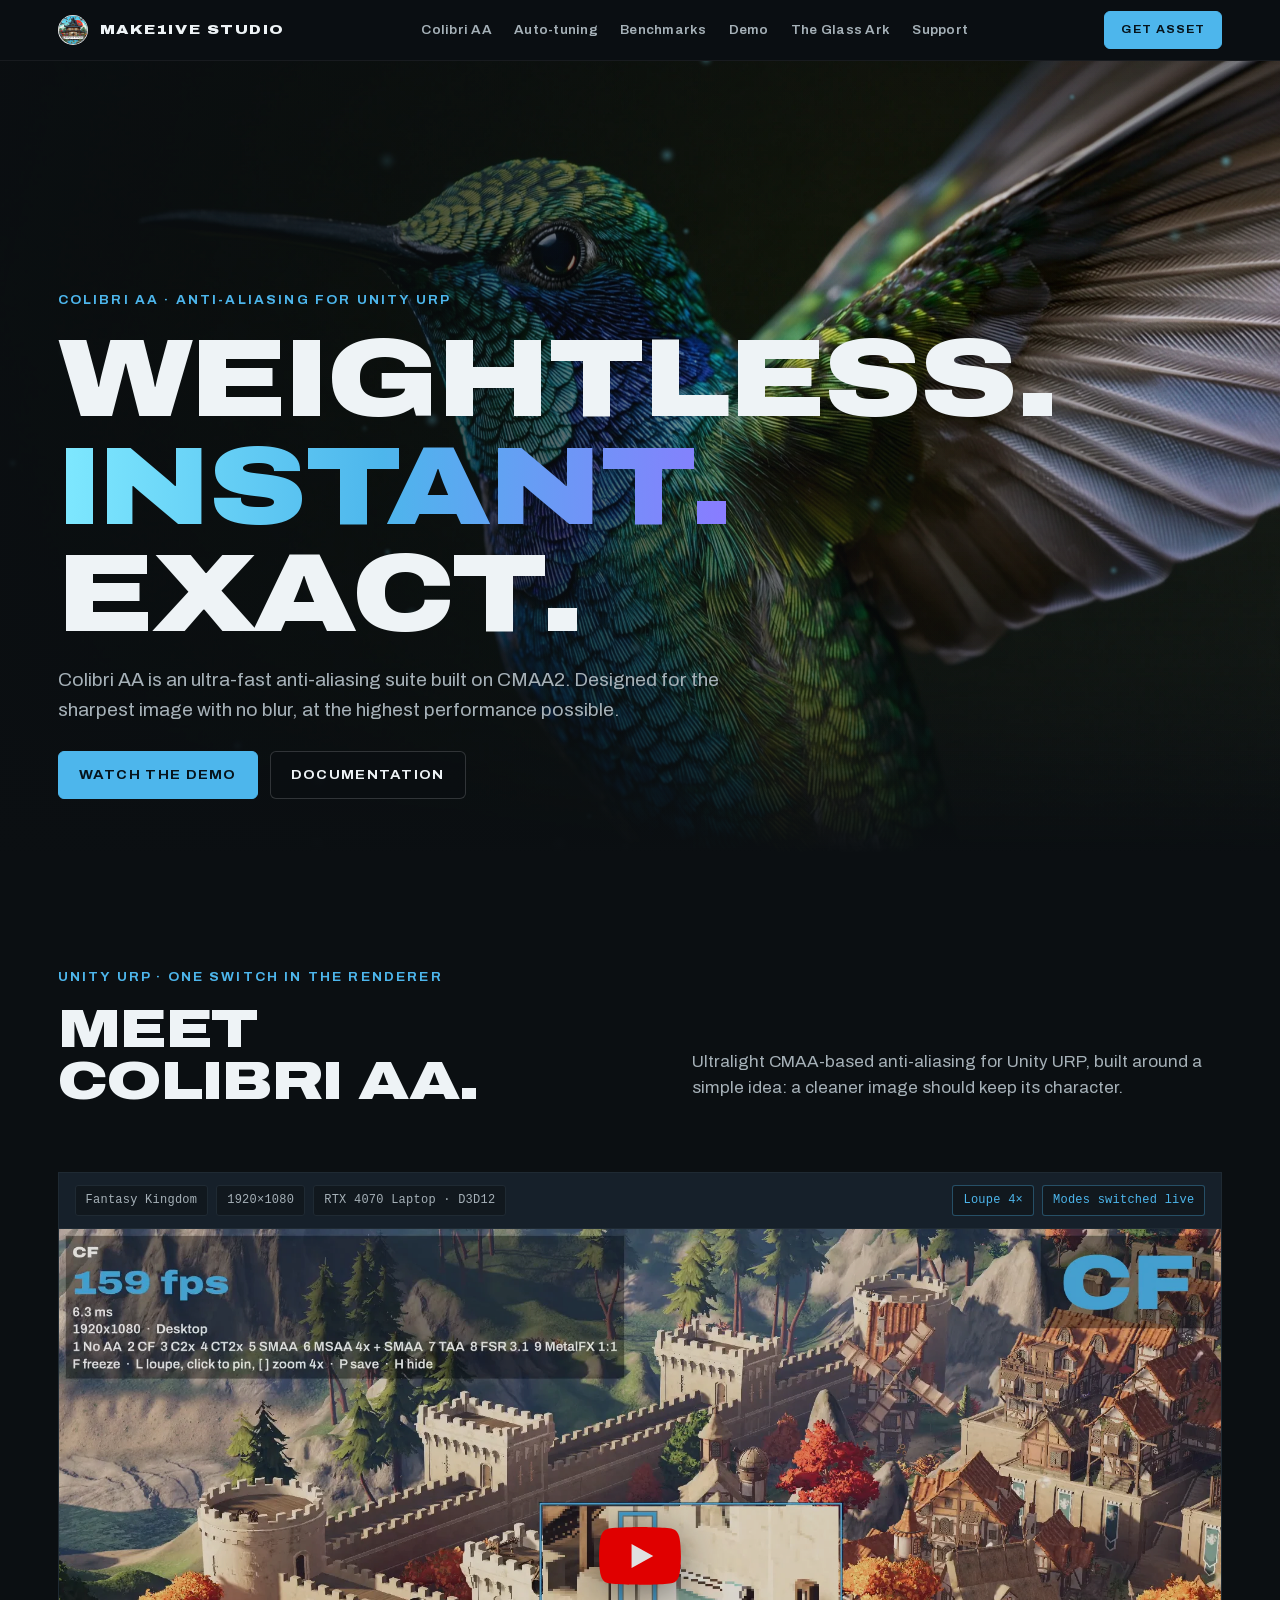
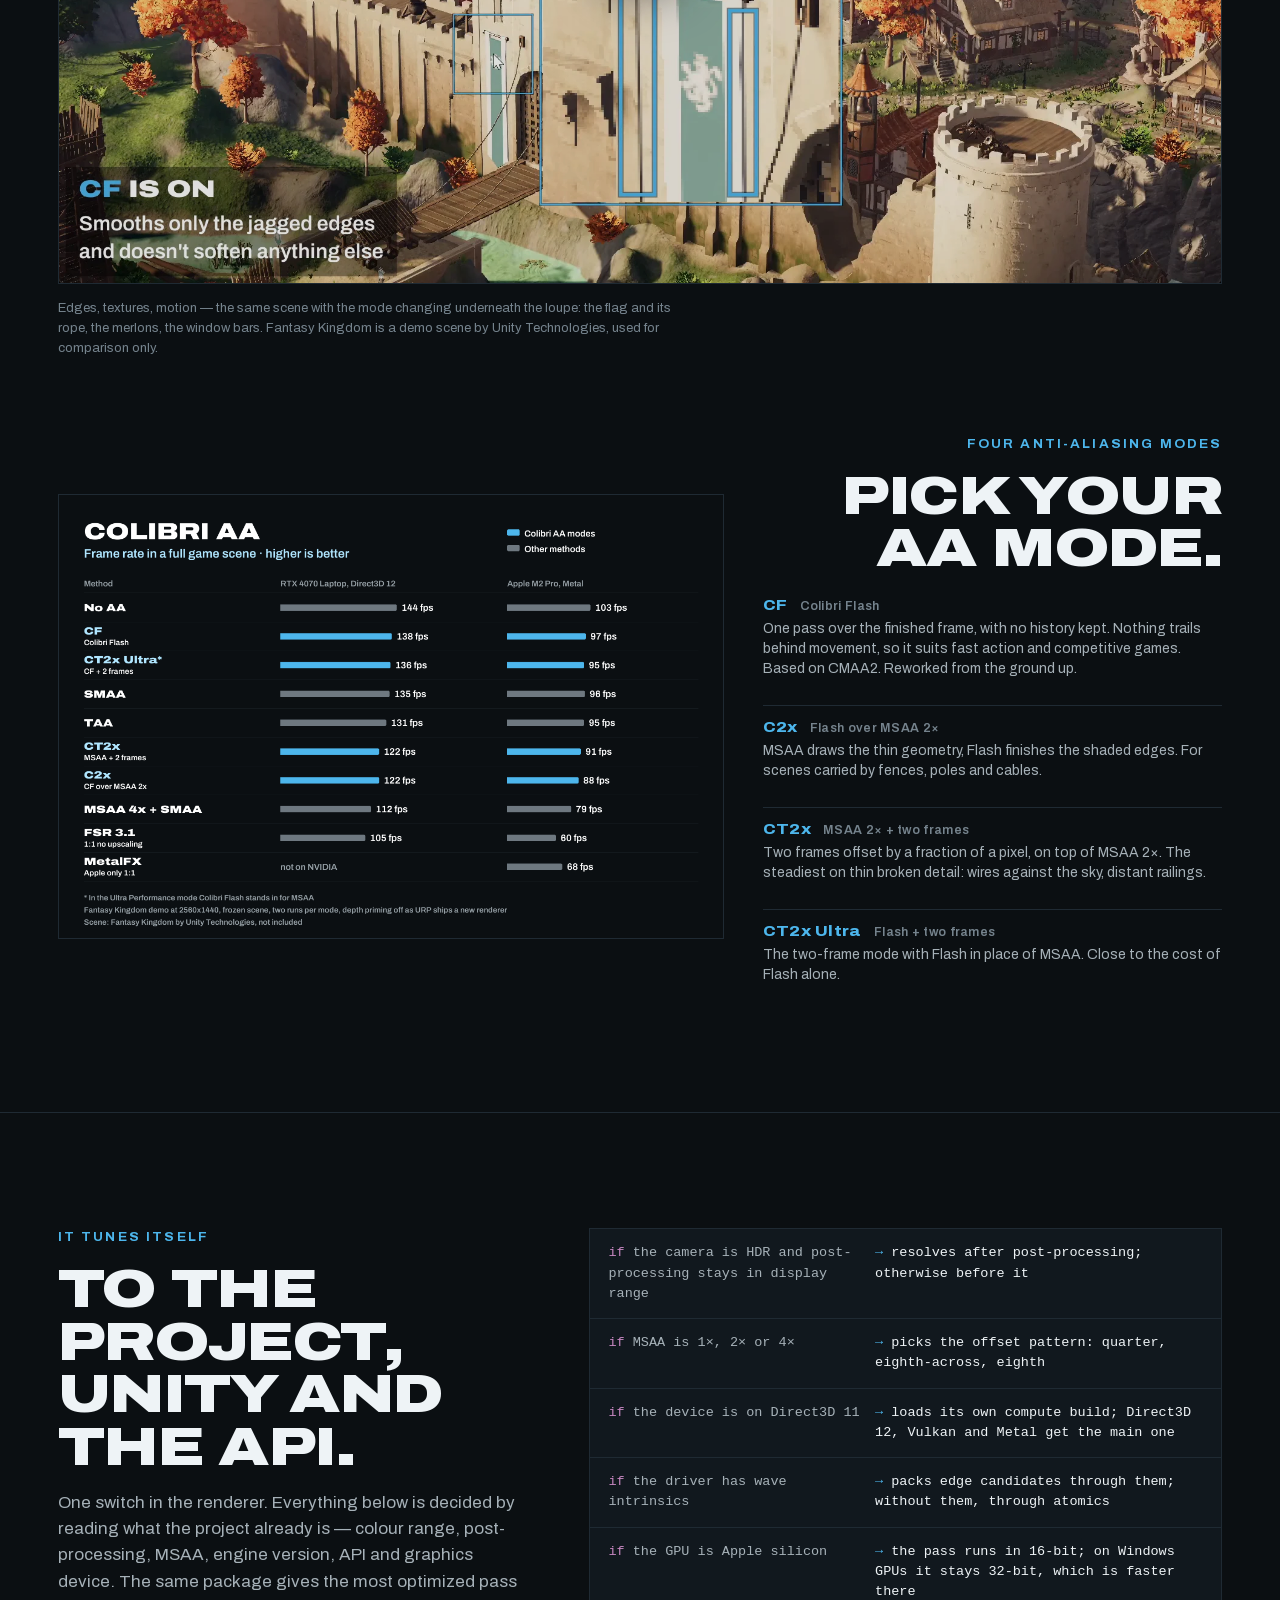
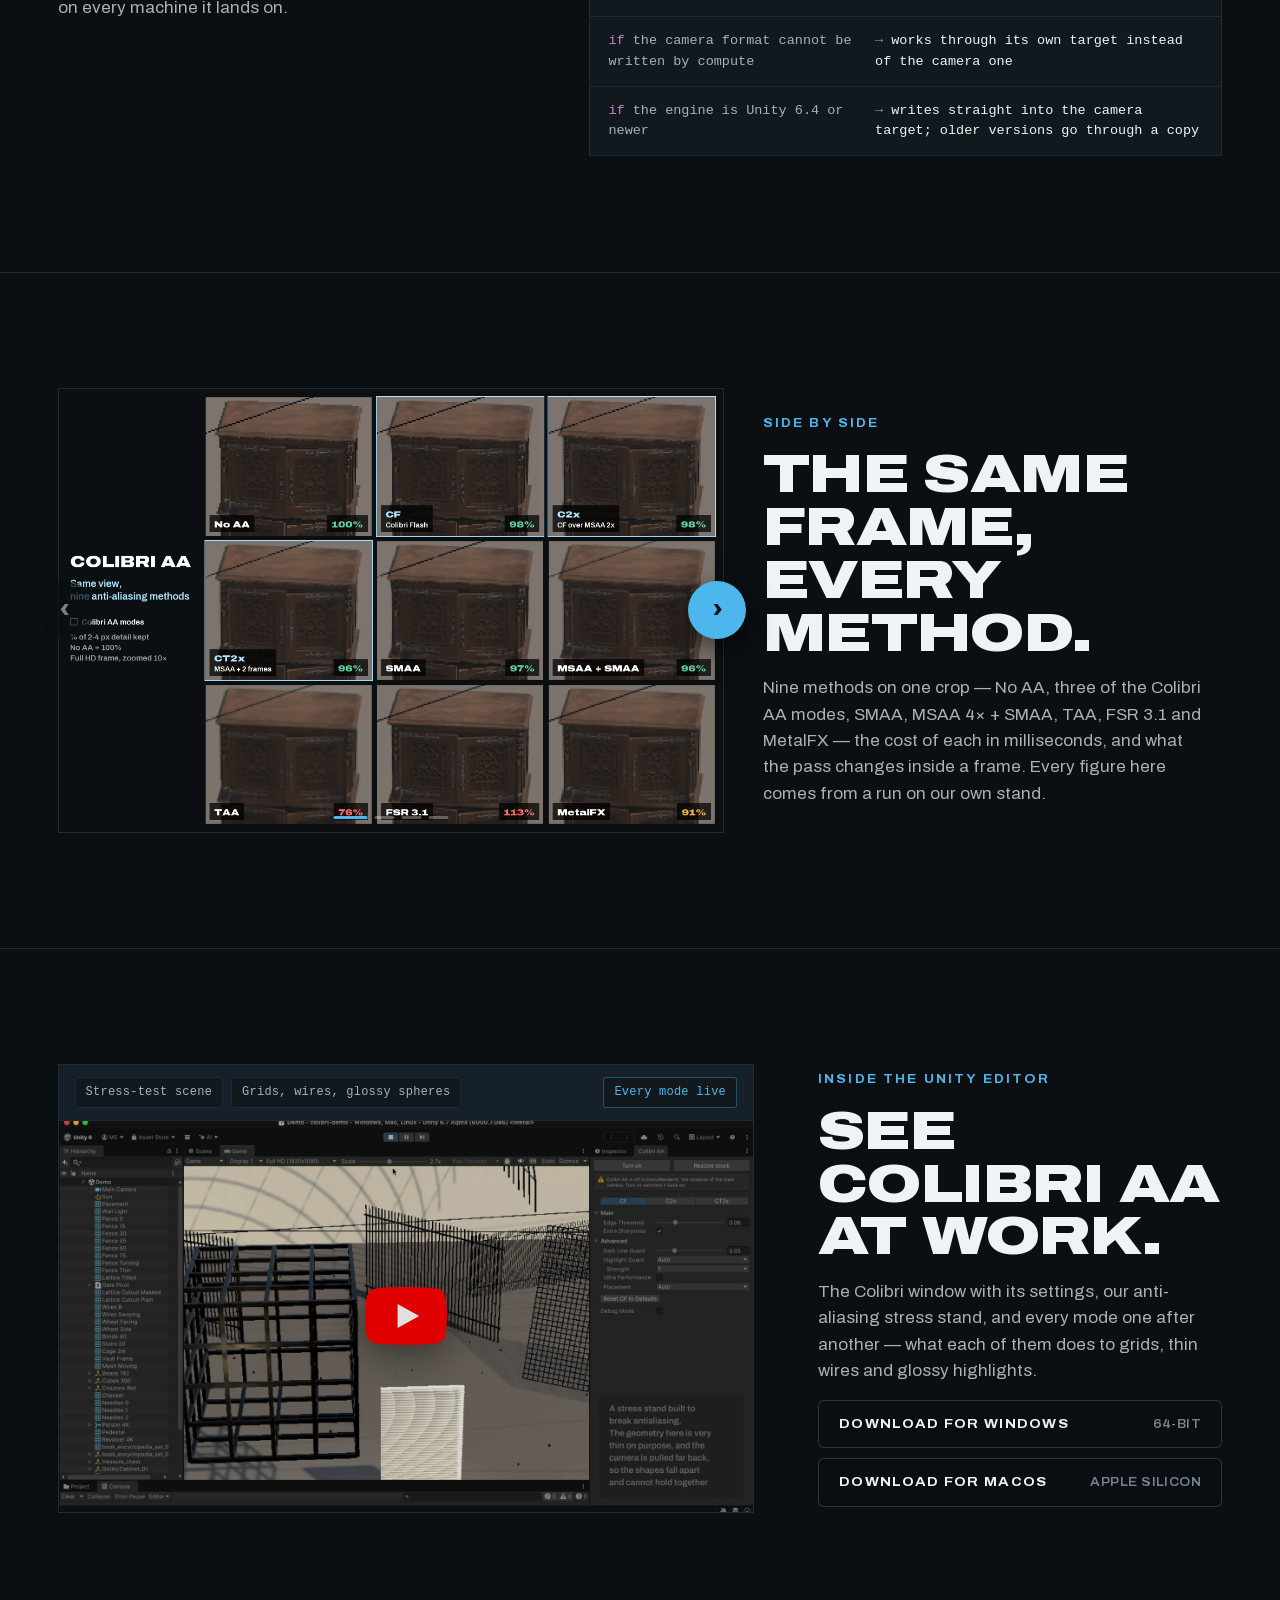
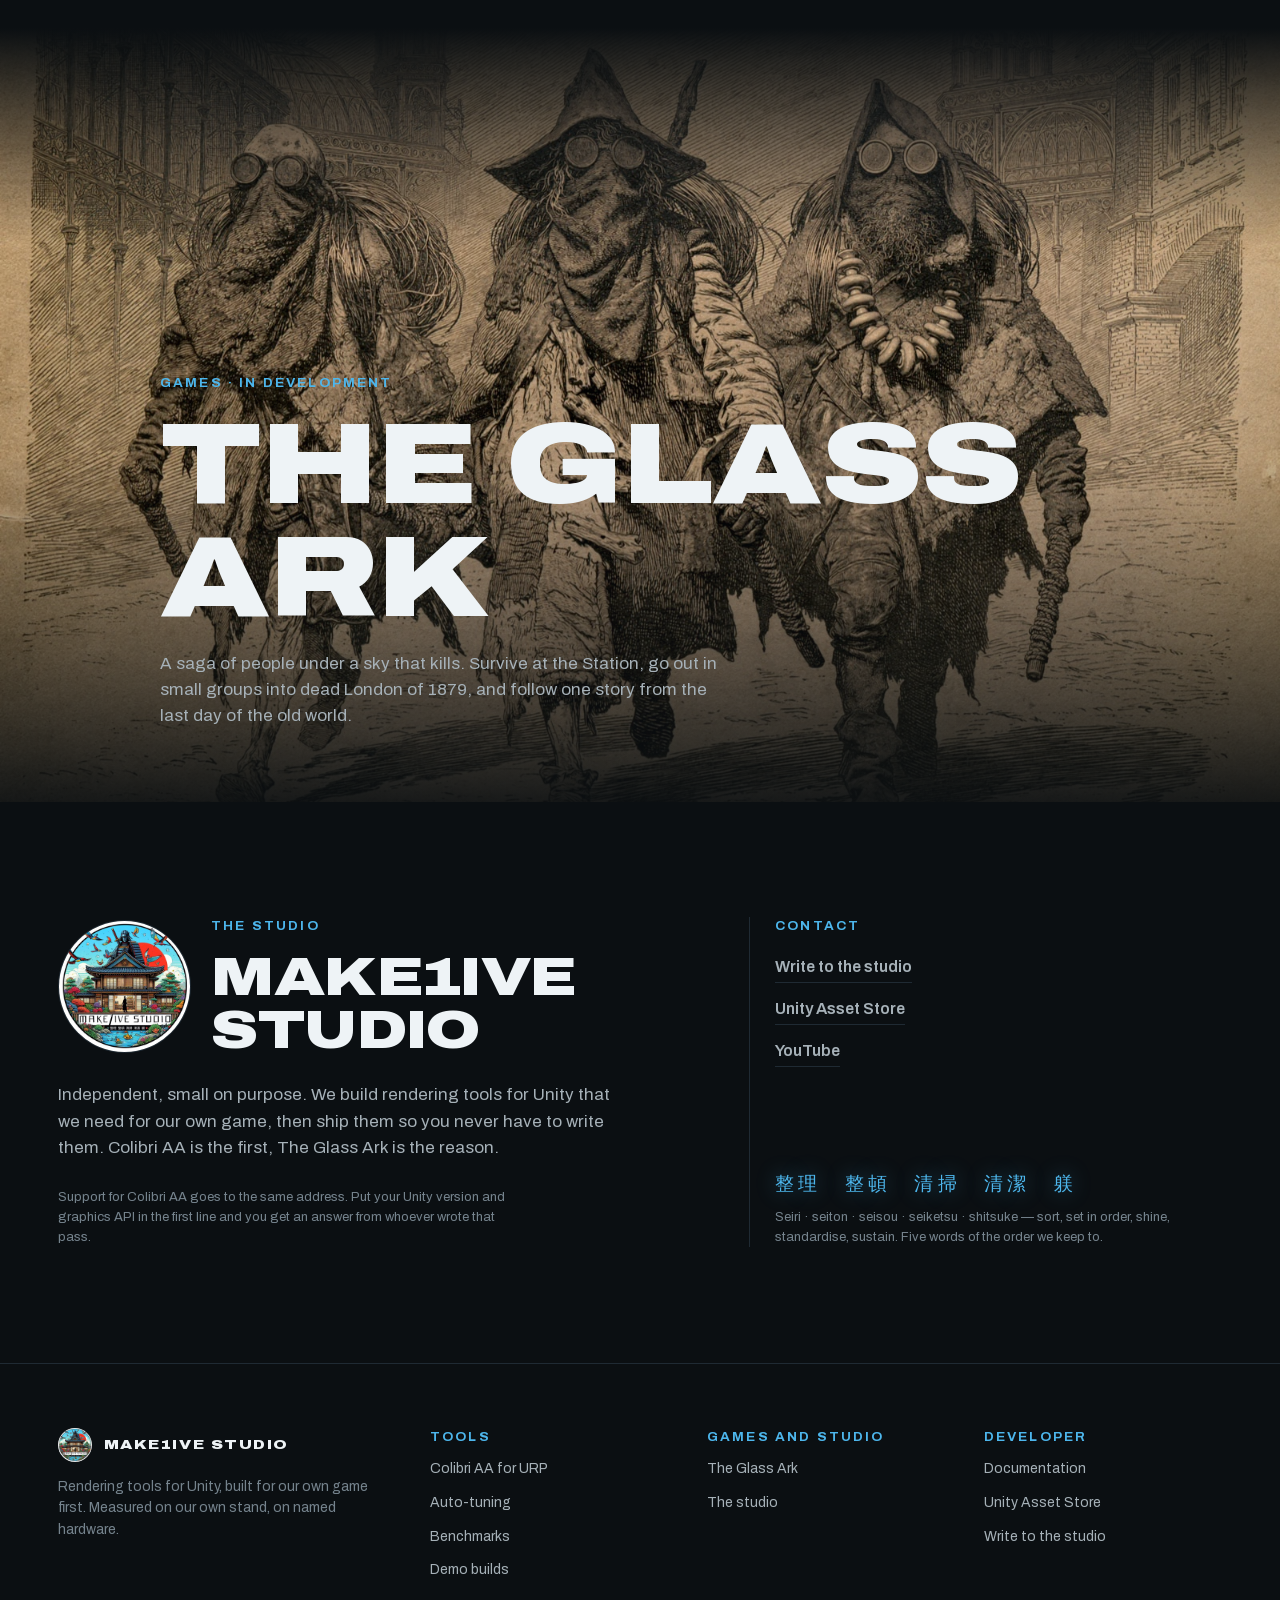
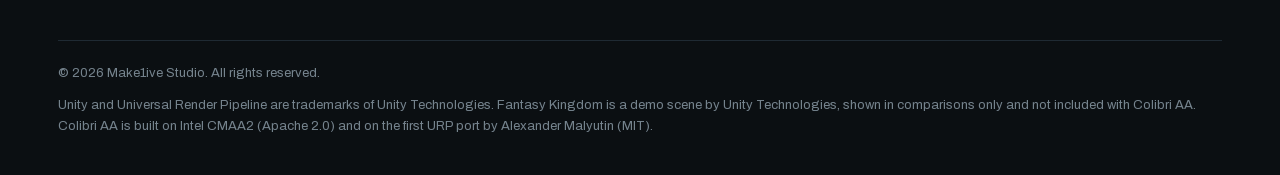
==== commit 7c9b286d: "Сайт: под кнопками демо сняты приписки, как открыть сборку (слово Максима 23.09 «эти приписки на сай" ====
--- a/index.html
+++ b/index.html
@@ -236,9 +236,7 @@
         <p class="lede">The Colibri window with its settings, our anti-aliasing stress stand, and every mode one after another — what each of them does to grids, thin wires and glossy highlights.</p>
         <div class="dl">
           <a class="btn" href="https://github.com/Make1ive/make1ive.github.io/releases/latest/download/ColibriAADemo-Windows.zip"><span>Download for Windows</span><span>64-bit</span></a>
-          <p class="note">Unzip the whole folder and run ColibriAADemo.exe. The build is not code-signed yet: if SmartScreen stops it, click More info, then Run anyway.</p>
           <a class="btn" href="https://github.com/Make1ive/make1ive.github.io/releases/latest/download/ColibriAADemo-macOS.zip"><span>Download for macOS</span><span>Apple silicon</span></a>
-          <p class="note">Unzip and open Colibri AA Demo. The build is not notarized yet, so macOS blocks the first launch: open System Settings › Privacy &amp; Security and click Open Anyway.</p>
         </div>
       </div>
     </div>
@@ -339,7 +337,7 @@
 </dialog>
 
 <script>
-  window.__docs = {"readme": "# Colibri AA: anti-aliasing for Unity URP\n\nThree anti-aliasing modes in one renderer feature, one mode at a time:\n\n- **CF** (Colibri Flash): morphological anti-aliasing of the frame, without MSAA.\n- **C2x**: Colibri Flash on top of MSAA 2x, or MSAA 4x with **MSAA 4x** in Advanced.\n- **CT2x** (Colibri Temporal): two frames with a sub-pixel camera offset blended on top of MSAA 2x. It runs on the main camera of\n  the renderer; **Every Camera** in Advanced runs it on every camera of the renderer, each with its own history.\n\n## Requirements\n\n- Unity 6.0 or newer with the Universal Render Pipeline 17.0.4 or newer, rendering through the Render Graph.\n- Compute shaders: Metal, Direct3D 11, Direct3D 12 or Vulkan.\n\n## Tested on\n\nThree states, and they mean different things. **Measured** — run and timed by us. **Runs** — run and looked at, without numbers.\n**Not tested** — we have no such device, and the package makes no promise about it.\n\n| | state |\n|---|---|\n| **Graphics API** | Direct3D 12 — measured · Direct3D 11, Vulkan, Metal — runs |\n| **Unity** | 6000.0 · 6000.3 · 6000.6 · 6000.7 — runs; the numbers in the store listing come from 6000.7 |\n| **URP** | 17.0 through 17.7 — runs. The upscaler framework of 17.3 and newer is read through reflection; on 17.0 the older field is used instead |\n| **GPU** | NVIDIA RTX 4070 Laptop — measured · Apple M2 Pro — runs |\n| **Rendering paths** | Forward, Forward+, Deferred, Deferred+, 2D — run; Deferred has no MSAA in URP, see Limitations |\n| **Colour space** | Linear and Gamma — run |\n| **VR** | not supported yet |\n| **Not tested at all** | consoles · Nintendo Switch · WebGPU · WebGL · hardware dynamic resolution |\n\n## Installation\n\n1. Install the package. The **Colibri AA** tab opens next to the Inspector.\n2. Press **Turn on**. Colibri AA is added to every renderer of the project's URP Assets, and their MSAA is set for the mode.\n3. Choose the mode: **CF**, **C2x** or **CT2x**. The settings of the mode are under **Main** and **Advanced**; hover a setting for\n   what it does. **Reset to Defaults** under each mode puts only that mode back to the factory values.\n\nThe window is under **Window > Rendering > Colibri AA**. The Colibri AA entry in a renderer asset has a button that opens it too.\n\nMSAA follows the mode while Colibri AA is on. **Restore stock** puts the MSAA values back and removes the Colibri AA lines Turn on\nadded. If a renderer loses its line or the line is switched off, **Turn on** becomes available again and switches it back on.\n\nTurn on also sets plain Bilinear scaling in the URP Assets that use an upscaler with its own anti-aliasing or sharpening (STP,\nFSR, MetalFX, DLSS), and a Render Scale of 1 where the upscaler rendered below it; Restore stock brings both back. While Colibri\nAA renders a camera, the camera's own anti-aliasing (FXAA, SMAA, TAA) is off for that frame; the camera component keeps its\nsetting.\n\n## Anti-aliasing menu in your game\n\nMost games let the player pick anti-aliasing in the settings. Colibri AA takes one line per menu item:\n\n```csharp\nusing Make1iveStudio.Colibri;\n\nColibriAA.Use(ColibriChoice.CF);    // Colibri Flash\nColibriAA.Use(ColibriChoice.CT2x);  // MSAA 2x and two frames\nColibriAA.Use(ColibriChoice.Off);   // Colibri AA off, the camera's own anti-aliasing works\n```\n\nThe call does the three things a hand-written menu has to remember:\n\n- It sets **every** Colibri AA line in the project. A project with a URP Asset per quality level has a line in each, so a quality\n  change made later in the same menu keeps the choice.\n- It sets the **MSAA** the mode is built on: C2x and CT2x need MSAA 2x, CF and Ultra need none.\n- With **Off** the lines stay in the renderers and do nothing, and the camera's own FXAA, SMAA or TAA works as usual. Colibri AA\n  turns the camera's anti-aliasing off only for the frames it anti-aliases itself, and never changes the camera component.\n\nThe choices are **Off**, **CF**, **C2x**, **CT2x** and **Ultra**. Ultra is CT2x with Colibri Flash in place of MSAA: it brings the\ntwo-frame blend to a project or a camera that renders without MSAA.\n\n### Each menu item in code\n\n| Menu item | Code |\n|---|---|\n| Off | `ColibriAA.Use(ColibriChoice.Off);` and the camera's anti-aliasing set to None |\n| FXAA, SMAA, TAA | `ColibriAA.Use(ColibriChoice.Off);` and the camera set to that anti-aliasing |\n| MSAA 4x | `ColibriAA.Use(ColibriChoice.Off, msaaWhenOff: 4);` |\n| CF, C2x, CT2x, Ultra | `ColibriAA.Use(ColibriChoice.CF);` and so on; nothing to set on the camera |\n\n**Off sets MSAA to 1x** unless you pass another count, because FXAA, SMAA and TAA run without MSAA.\n\n### A complete menu\n\nPut this script on any object, give it the main camera, fill a dropdown with the `Items` below in the same order, and hook `Pick`\nto the dropdown's **On Value Changed**.\n\n```csharp\nusing Make1iveStudio.Colibri;\nusing UnityEngine;\nusing UnityEngine.Rendering.Universal;\n\npublic class AntiAliasingMenu : MonoBehaviour\n{\n    public Camera mainCamera;\n\n    public static readonly string[] Items = { \"Off\", \"FXAA\", \"SMAA\", \"TAA\", \"MSAA 4x\", \"CF\", \"CT2x\" };\n\n    public void Pick(int item)\n    {\n        var camera = mainCamera.GetUniversalAdditionalCameraData();\n        camera.antialiasing = AntialiasingMode.None;\n        switch (Items[item])\n        {\n            case \"Off\":     ColibriAA.Use(ColibriChoice.Off); break;\n            case \"FXAA\":    ColibriAA.Use(ColibriChoice.Off); camera.antialiasing = AntialiasingMode.FastApproximateAntialiasing; break;\n            case \"SMAA\":    ColibriAA.Use(ColibriChoice.Off); camera.antialiasing = AntialiasingMode.SubpixelMorphologicalAntiAliasing; break;\n            case \"TAA\":     ColibriAA.Use(ColibriChoice.Off); camera.antialiasing = AntialiasingMode.TemporalAntiAliasing; break;\n            case \"MSAA 4x\": ColibriAA.Use(ColibriChoice.Off, msaaWhenOff: 4); break;\n            case \"CF\":      ColibriAA.Use(ColibriChoice.CF); break;\n            case \"CT2x\":    ColibriAA.Use(ColibriChoice.CT2x); break;\n        }\n    }\n}\n```\n\n### Good to know\n\n- **`ColibriAA.Current`** tells which choice the game renders with — the line of the renderer the main camera draws with, or\n  of the default renderer when there is no main camera — to show it as selected when the menu opens.\n- **Until the first call** the lines run as **Turn on** left them, in the mode chosen in the window.\n- **In Play Mode in the editor** whatever `Use` changes is put back when Play Mode ends, so trying the menu leaves the project as it\n  was. Called outside Play Mode, from an editor script, the change stays.\n- **C2x and CT2x need a camera with Allow MSAA on.** If your camera has it off, offer CF and Ultra: they need no MSAA.\n- **`ColibriAA.Available(choice, camera)`** answers whether a menu item does what its name says here, and\n  **`ColibriAA.Unavailable(choice, camera)`** gives the reason in one sentence, or an empty string. A renderer without a\n  Colibri AA line, a camera with Allow MSAA off, a Render Texture without multisampling, a Deferred renderer, an overlay\n  camera, XR, a Pixel Perfect camera the line leaves alone, a temporal upscaler on the camera, CT2x on a camera that is not\n  the main one while Every Camera is off, Render Graph compatibility mode, and a device that cannot run the Colibri Flash\n  kernels or the CT2x shader are what it catches. Asking changes nothing in the project or the scene. Hide such an item, or grey it out and show the reason — without it the player\n  picks C2x and gets CF.\n\n## Camera cuts\n\nCT2x and Ultra blend each frame with the one before it. On a cut — a new shot in a cutscene, a respawn, a teleport — tell the\ncamera for the first frame of the new shot, with the flag URP's own TAA reads:\n\n```csharp\nmainCamera.GetUniversalAdditionalCameraData().resetHistory = true;\n```\n\nThat frame is drawn without the previous one, and URP clears the flag by itself. Without it, the first frame of the new shot still\ncarries the old one, blended in.\n\n## Removing the package\n\nPress **Restore stock** before you remove the package. Otherwise the renderers keep an entry whose script is gone, the URP Assets keep\nthe MSAA and scaling of the mode, and materials with the **Colibri AA/Lit** shader have no shader to render with.\n\n## Anti-Shimmer\n\nSmall highlights on curved and bumpy surfaces flicker in motion. **Anti-Shimmer** (Main of C2x and CT2x) spreads such highlights\nslightly before they can flicker. The filter works inside the surface shader, before lighting:\n\n- **Materials:** select the **Colibri AA/Lit** shader. It is the URP Lit shader with the filter inside, built by the package from the\n  Lit shader of the installed URP, so it keeps every Lit setting and follows URP updates.\n- **Hand-written shader:** in the lit passes, `#pragma multi_compile_fragment _ COLIBRI_SPECULAR_AA` and\n  `#include \"Packages/com.make1ivestudio.colibri/ShaderLibrary/ColibriSpecularAA.hlsl\"`, then in the fragment stage, before\n  lighting: `smoothness = ColibriSpecularAA(smoothness, geometricNormalWS);`\n- **Shader Graph:** a Boolean Keyword `COLIBRI_SPECULAR_AA` (Multi Compile, Global) and a Custom Function node with\n  `ColibriSpecularAA.hlsl` as the source and `ColibriSpecularAA` as the name; inputs Smoothness (Float) and NormalWS (Vector 3,\n  world-space normal), output Out into Smoothness.\n\nColibri AA enables the filter only for the cameras it renders while Anti-Shimmer is on. Otherwise the shaders are compiled without it,\nand it costs nothing.\n\n## Upscalers\n\n**Turn on** puts the URP Assets that use an upscaler with its own anti-aliasing or sharpening (STP, FSR, MetalFX, DLSS) back to plain\nBilinear scaling, and **Restore stock** brings the upscaler back. Where such an asset rendered below full size, Turn on also sets its\nRender Scale to 1, because plain scaling would blur the smaller frame. The frame then costs more: a Render Scale of 0.75 drew 0.56\nof the pixels, and full size draws 1.78 times as many. Restore stock puts the Render Scale back as well.\n\nIf the game lets the player pick an upscaler at runtime, Colibri AA steps aside by itself: on a camera anti-aliased by a temporal\nupscaler — STP, DLSS, FSR 2 and 3, MetalFX — the line does nothing and says so once in the console. Switch Colibri AA off while such\nan upscaler is on, and give the player's choice back when the upscaler is turned off:\n\n```csharp\nColibriAA.Use(upscalerOn ? ColibriChoice.Off : playerChoice);\n```\n\nFSR 1.0 does not anti-alias the frame: Colibri AA keeps working with it.\n\n## Limitations\n\n- **CT2x without Anti-Ghosting** takes motion from the camera and depth only, which costs less; fast moving objects can leave a\n  trail. **Anti-Ghosting** gives them their own motion vectors and removes the trail at the cost of drawing them once more. Do\n  not turn it on just in case: the trail is often invisible to the eye, and we had to build dedicated scenes just to see it.\n- **The camera renders into an intermediate texture** while Colibri AA works on it. In a project where URP would otherwise draw\n  straight to the screen — post-processing, HDR, MSAA, the depth texture and the opaque texture all off — this adds that texture and a\n  copy to the screen on top of the anti-aliasing itself. Measured on the RTX 4070 Laptop with Direct3D 12 at 2560×1440, the addition\n  could not be told apart from the measurement noise of about 0.01 ms per frame.\n- **A frame without HDR is an 8-bit sRGB texture in the Linear colour space,** and on Direct3D 12, Direct3D 11 and Vulkan a compute\n  shader cannot write it. Colibri Flash then works in a texture of its own and copies the frame in first: 0.05 ms per frame at\n  2560×1440 on the same machine. Metal writes such a frame directly.\n- **Deferred and Deferred+ rendering paths** have no MSAA in URP: C2x runs as CF, and CT2x blends two frames without MSAA.\n- **MSAA is often off in a URP project by its author's choice, and then C2x and CT2x run without it.** A camera with Allow MSAA\n  off gets no multisampling whatever the URP Asset holds. Projects built around screen-space effects — ambient occlusion, fog,\n  decals — commonly ship that way, because those effects read the depth texture and with MSAA the pipeline has to produce it by\n  a pass of its own. Unity's own Fantasy Kingdom sample is one: every quality level ships MSAA 1 and the camera has Allow MSAA\n  off. **CF and Ultra Performance need no MSAA and run in any of these projects;** for C2x and CT2x the camera has to allow it.\n  The window says so when it happens.\n- **The 2D renderer** draws straight to the screen unless something asks it for an intermediate texture, so the line asks for one while\n  it works. CF and C2x anti-alias sprites there. CT2x blends two frames without motion vectors, which the 2D renderer never draws:\n  moving sprites leave a trail, and with **Anti-Ghosting** on CT2x does not run at all there and says so once in the console.\n- **Pixel Perfect Camera:** a camera with that component is left alone, since the staircase of pixel art is meant to be seen. The\n  **Pixel Perfect Camera** setting, shown for a 2D renderer, anti-aliases it anyway.\n- **Overlay cameras** of a camera stack are not anti-aliased by Colibri Flash: they draw on top of the frame their base camera has\n  already anti-aliased. Material previews and reflection probes are not anti-aliased either.\n- **Colibri Flash builds its edge lists with atomic operations of compute shaders.** Where the device has no wave intrinsics, Colibri AA\n  checks once at startup that these operations work; if they do nothing, Colibri Flash turns itself off with one warning instead of\n  leaving a black frame, and CT2x on MSAA keeps working.\n- **XR and stereo rendering** are not supported: XR cameras are rendered without Colibri AA.\n- **Render Graph compatibility mode** of Unity 6.0 to 6.3 is not supported: Colibri AA stays off there, logs one warning, and the\n  window says where to turn the mode off.\n- **On a URP version whose internals have moved**, Colibri AA falls back rather than fails: it copies the frame where it would\n  otherwise write into the camera colour directly, and builds its copy of the Lit shader without Anti-Shimmer if URP no longer\n  calls the function the filter replaces. Both leave a message in the console, and Debug Mode names the path that was taken. The\n  frame is correct in either case; the fallback costs one full-frame copy.\n\n## Debug Mode\n\nTurn on **Debug Mode** at the bottom of the settings when something looks wrong, and reproduce the problem. Colibri AA rewrites a\nreport every two seconds while a camera renders with it: the device, the URP Asset and renderers, the Colibri AA settings, every\ncamera and what Colibri AA did for it, the pass counters, automatic checks, and the errors logged meanwhile. **Show Report** opens\nits folder: `Logs/ColibriAA/ColibriAA-Report.txt` in the project, or `ColibriAA-Report.txt` in `Application.persistentDataPath`\nin a player. Send the file with your problem report. Debug Mode changes nothing in the image; turn it off before shipping.\n\n## License\n\nColibri AA is licensed under the [Unity Asset Store EULA](https://unity.com/legal/as-terms), see [`LICENSE`](LICENSE). It includes\nthird-party code under its own licenses, in [`THIRD_PARTY_LICENSES`](THIRD_PARTY_LICENSES): a modified version of Intel's\n[CMAA2](https://github.com/GameTechDev/CMAA2) under the Apache License 2.0, code derived from Alexander Malyutin's Unity URP port of\nCMAA2 under the MIT License, and color packing code from Microsoft MiniEngine under the MIT License.\n", "guide": "Colibri AA — setup in four steps\n\n1. Import the package into a Unity 6 project that uses the Universal Render Pipeline.\n2. Open Window ▸ Rendering ▸ Colibri AA and press Turn on. The window adds the render feature to every\n   URP renderer in the project, sets the MSAA level the chosen mode needs, and keeps a backup\n   of what it changed.\n3. Pick a mode: CF, C2x, CT2x or CT2x Ultra. Everything else stays on Auto — the pass reads\n   the colour range, post-processing, MSAA, engine version and graphics API by itself.\n4. From game code, switch modes with one call:\n\n       Make1iveStudio.Colibri.ColibriAA.Use(Make1iveStudio.Colibri.ColibriChoice.CF);\n\nRestore stock puts the project back exactly as it was: the feature rows are removed and the\nMSAA levels return to the saved values.\n\nSupport: write to the studio at [make1ive.com/colibri-aa](https://make1ive.com/colibri-aa) with your Unity version and\ngraphics API in the first line.\n"};
+  window.__docs = {"readme": "# Colibri AA: anti-aliasing for Unity URP\n\nThree anti-aliasing modes in one renderer feature, one mode at a time:\n\n- **CF** (Colibri Flash): morphological anti-aliasing of the frame, without MSAA.\n- **C2x**: Colibri Flash on top of MSAA 2x, or MSAA 4x with **MSAA 4x** in Advanced.\n- **CT2x** (Colibri Temporal): two frames with a sub-pixel camera offset blended on top of MSAA 2x. It runs on the main camera of\n  the renderer; **Every Camera** in Advanced runs it on every camera of the renderer, each with its own history.\n\n## Requirements\n\n- Unity 6.0 or newer with the Universal Render Pipeline 17.0.4 or newer, rendering through the Render Graph.\n- Compute shaders: Metal, Direct3D 11, Direct3D 12 or Vulkan.\n\n## Tested on\n\nThree states, and they mean different things. **Measured** — run and timed by us. **Runs** — run and looked at, without numbers.\n**Not tested** — we have no such device, and the package makes no promise about it.\n\n| | state |\n|---|---|\n| **Graphics API** | Direct3D 12 — measured · Direct3D 11, Vulkan, Metal — runs |\n| **Unity** | 6000.0 · 6000.3 · 6000.6 · 6000.7 — runs; the numbers in the store listing come from 6000.7 |\n| **URP** | 17.0 through 17.7 — runs. The upscaler framework of 17.3 and newer is read through reflection; on 17.0 the older field is used instead |\n| **GPU** | NVIDIA RTX 4070 Laptop — measured · Apple M2 Pro — runs |\n| **Rendering paths** | Forward, Forward+, Deferred, Deferred+, 2D — run; Deferred has no MSAA in URP, see Limitations |\n| **Colour space** | Linear and Gamma — run |\n| **VR** | not supported yet |\n| **Not tested at all** | consoles · Nintendo Switch · WebGPU · WebGL · hardware dynamic resolution |\n\n## Installation\n\n1. Install the package. The **Colibri AA** tab opens next to the Inspector.\n2. Press **Turn on**. Colibri AA is added to every renderer of the project's URP Assets, and their MSAA is set for the mode.\n3. Choose the mode: **CF**, **C2x** or **CT2x**. The settings of the mode are under **Main** and **Advanced**; hover a setting for\n   what it does. **Reset to Defaults** under each mode puts only that mode back to the factory values.\n\nThe window is under **Window > Rendering > Colibri AA**. The Colibri AA entry in a renderer asset has a button that opens it too.\n\nMSAA follows the mode while Colibri AA is on. **Restore stock** puts the MSAA values back and removes the Colibri AA lines Turn on\nadded. If a renderer loses its line or the line is switched off, **Turn on** becomes available again and switches it back on.\n\nTurn on also sets plain Bilinear scaling in the URP Assets that use an upscaler with its own anti-aliasing or sharpening (STP,\nFSR, MetalFX, DLSS), and a Render Scale of 1 where the upscaler rendered below it; Restore stock brings both back. While Colibri\nAA renders a camera, the camera's own anti-aliasing (FXAA, SMAA, TAA) is off for that frame; the camera component keeps its\nsetting.\n\n## Anti-aliasing menu in your game\n\nMost games let the player pick anti-aliasing in the settings. Colibri AA takes one line per menu item:\n\n```csharp\nusing Make1iveStudio.Colibri;\n\nColibriAA.Use(ColibriChoice.CF);    // Colibri Flash\nColibriAA.Use(ColibriChoice.CT2x);  // MSAA 2x and two frames\nColibriAA.Use(ColibriChoice.Off);   // Colibri AA off, the camera's own anti-aliasing works\n```\n\nThe call does the three things a hand-written menu has to remember:\n\n- It sets **every** Colibri AA line in the project. A project with a URP Asset per quality level has a line in each, so a quality\n  change made later in the same menu keeps the choice.\n- It sets the **MSAA** the mode is built on: C2x and CT2x need MSAA 2x, CF and Ultra need none.\n- With **Off** the lines stay in the renderers and do nothing, and the camera's own FXAA, SMAA or TAA works as usual. Colibri AA\n  turns the camera's anti-aliasing off only for the frames it anti-aliases itself, and never changes the camera component.\n\nThe choices are **Off**, **CF**, **C2x**, **CT2x** and **Ultra**. Ultra is CT2x with Colibri Flash in place of MSAA: it brings the\ntwo-frame blend to a project or a camera that renders without MSAA.\n\n### Each menu item in code\n\n| Menu item | Code |\n|---|---|\n| Off | `ColibriAA.Use(ColibriChoice.Off);` and the camera's anti-aliasing set to None |\n| FXAA, SMAA, TAA | `ColibriAA.Use(ColibriChoice.Off);` and the camera set to that anti-aliasing |\n| MSAA 4x | `ColibriAA.Use(ColibriChoice.Off, msaaWhenOff: 4);` |\n| CF, C2x, CT2x, Ultra | `ColibriAA.Use(ColibriChoice.CF);` and so on; nothing to set on the camera |\n\n**Off sets MSAA to 1x** unless you pass another count, because FXAA, SMAA and TAA run without MSAA.\n\n### A complete menu\n\nPut this script on any object, give it the main camera, fill a dropdown with the `Items` below in the same order, and hook `Pick`\nto the dropdown's **On Value Changed**.\n\n```csharp\nusing Make1iveStudio.Colibri;\nusing UnityEngine;\nusing UnityEngine.Rendering.Universal;\n\npublic class AntiAliasingMenu : MonoBehaviour\n{\n    public Camera mainCamera;\n\n    public static readonly string[] Items = { \"Off\", \"FXAA\", \"SMAA\", \"TAA\", \"MSAA 4x\", \"CF\", \"CT2x\" };\n\n    public void Pick(int item)\n    {\n        var camera = mainCamera.GetUniversalAdditionalCameraData();\n        camera.antialiasing = AntialiasingMode.None;\n        switch (Items[item])\n        {\n            case \"Off\":     ColibriAA.Use(ColibriChoice.Off); break;\n            case \"FXAA\":    ColibriAA.Use(ColibriChoice.Off); camera.antialiasing = AntialiasingMode.FastApproximateAntialiasing; break;\n            case \"SMAA\":    ColibriAA.Use(ColibriChoice.Off); camera.antialiasing = AntialiasingMode.SubpixelMorphologicalAntiAliasing; break;\n            case \"TAA\":     ColibriAA.Use(ColibriChoice.Off); camera.antialiasing = AntialiasingMode.TemporalAntiAliasing; break;\n            case \"MSAA 4x\": ColibriAA.Use(ColibriChoice.Off, msaaWhenOff: 4); break;\n            case \"CF\":      ColibriAA.Use(ColibriChoice.CF); break;\n            case \"CT2x\":    ColibriAA.Use(ColibriChoice.CT2x); break;\n        }\n    }\n}\n```\n\n### Good to know\n\n- **`ColibriAA.Current`** tells which choice the game renders with — the line of the renderer the main camera draws with, or\n  of the default renderer when there is no main camera — to show it as selected when the menu opens.\n- **Until the first call** the lines run as **Turn on** left them, in the mode chosen in the window.\n- **In Play Mode in the editor** whatever `Use` changes is put back when Play Mode ends, so trying the menu leaves the project as it\n  was. Called outside Play Mode, from an editor script, the change stays.\n- **C2x and CT2x need a camera with Allow MSAA on.** If your camera has it off, offer CF and Ultra: they need no MSAA.\n- **`ColibriAA.Available(choice, camera)`** answers whether a menu item does what its name says here, and\n  **`ColibriAA.Unavailable(choice, camera)`** gives the reason in one sentence, or an empty string. A renderer without a\n  Colibri AA line, a camera with Allow MSAA off, a Render Texture without multisampling, a Deferred renderer, an overlay\n  camera, XR, a Pixel Perfect camera the line leaves alone, a temporal upscaler on the camera, CT2x on a camera that is not\n  the main one while Every Camera is off, Render Graph compatibility mode, and a device that cannot run the Colibri Flash\n  kernels or the CT2x shader are what it catches. Asking changes nothing in the project or the scene. Hide such an item, or grey it out and show the reason — without it the player\n  picks C2x and gets CF.\n\n## Camera cuts\n\nCT2x and Ultra blend each frame with the one before it. On a cut — a new shot in a cutscene, a respawn, a teleport — tell the\ncamera for the first frame of the new shot, with the flag URP's own TAA reads:\n\n```csharp\nmainCamera.GetUniversalAdditionalCameraData().resetHistory = true;\n```\n\nThat frame is drawn without the previous one, and URP clears the flag by itself. Without it, the first frame of the new shot still\ncarries the old one, blended in.\n\n## Removing the package\n\nPress **Restore stock** before you remove the package. Otherwise the renderers keep an entry whose script is gone, the URP Assets keep\nthe MSAA and scaling of the mode, and materials with the **Colibri AA/Lit** shader have no shader to render with.\n\n## Anti-Shimmer\n\nSmall highlights on curved and bumpy surfaces flicker in motion. **Anti-Shimmer** (Main of C2x and CT2x) spreads such highlights\nslightly before they can flicker. The filter works inside the surface shader, before lighting:\n\n- **Materials:** select the **Colibri AA/Lit** shader. It is the URP Lit shader with the filter inside, built by the package from the\n  Lit shader of the installed URP, so it keeps every Lit setting and follows URP updates.\n- **Hand-written shader:** in the lit passes, `#pragma multi_compile_fragment _ COLIBRI_SPECULAR_AA` and\n  `#include \"Packages/com.make1ive.colibri/ShaderLibrary/ColibriSpecularAA.hlsl\"`, then in the fragment stage, before\n  lighting: `smoothness = ColibriSpecularAA(smoothness, geometricNormalWS);`\n- **Shader Graph:** a Boolean Keyword `COLIBRI_SPECULAR_AA` (Multi Compile, Global) and a Custom Function node with\n  `ColibriSpecularAA.hlsl` as the source and `ColibriSpecularAA` as the name; inputs Smoothness (Float) and NormalWS (Vector 3,\n  world-space normal), output Out into Smoothness.\n\nColibri AA enables the filter only for the cameras it renders while Anti-Shimmer is on. Otherwise the shaders are compiled without it,\nand it costs nothing.\n\n## Upscalers\n\n**Turn on** puts the URP Assets that use an upscaler with its own anti-aliasing or sharpening (STP, FSR, MetalFX, DLSS) back to plain\nBilinear scaling, and **Restore stock** brings the upscaler back. Where such an asset rendered below full size, Turn on also sets its\nRender Scale to 1, because plain scaling would blur the smaller frame. The frame then costs more: a Render Scale of 0.75 drew 0.56\nof the pixels, and full size draws 1.78 times as many. Restore stock puts the Render Scale back as well.\n\nIf the game lets the player pick an upscaler at runtime, Colibri AA steps aside by itself: on a camera anti-aliased by a temporal\nupscaler — STP, DLSS, FSR 2 and 3, MetalFX — the line does nothing and says so once in the console. Switch Colibri AA off while such\nan upscaler is on, and give the player's choice back when the upscaler is turned off:\n\n```csharp\nColibriAA.Use(upscalerOn ? ColibriChoice.Off : playerChoice);\n```\n\nFSR 1.0 does not anti-alias the frame: Colibri AA keeps working with it.\n\n## Limitations\n\n- **CT2x without Anti-Ghosting** takes motion from the camera and depth only, which costs less; fast moving objects can leave a\n  trail. **Anti-Ghosting** gives them their own motion vectors and removes the trail at the cost of drawing them once more. Do\n  not turn it on just in case: the trail is often invisible to the eye, and we had to build dedicated scenes just to see it.\n- **The camera renders into an intermediate texture** while Colibri AA works on it. In a project where URP would otherwise draw\n  straight to the screen — post-processing, HDR, MSAA, the depth texture and the opaque texture all off — this adds that texture and a\n  copy to the screen on top of the anti-aliasing itself. Measured on the RTX 4070 Laptop with Direct3D 12 at 2560×1440, the addition\n  could not be told apart from the measurement noise of about 0.01 ms per frame.\n- **A frame without HDR is an 8-bit sRGB texture in the Linear colour space,** and on Direct3D 12, Direct3D 11 and Vulkan a compute\n  shader cannot write it. Colibri Flash then works in a texture of its own and copies the frame in first: 0.05 ms per frame at\n  2560×1440 on the same machine. Metal writes such a frame directly.\n- **Deferred and Deferred+ rendering paths** have no MSAA in URP: C2x runs as CF, and CT2x blends two frames without MSAA.\n- **MSAA is often off in a URP project by its author's choice, and then C2x and CT2x run without it.** A camera with Allow MSAA\n  off gets no multisampling whatever the URP Asset holds. Projects built around screen-space effects — ambient occlusion, fog,\n  decals — commonly ship that way, because those effects read the depth texture and with MSAA the pipeline has to produce it by\n  a pass of its own. Unity's own Fantasy Kingdom sample is one: every quality level ships MSAA 1 and the camera has Allow MSAA\n  off. **CF and Ultra Performance need no MSAA and run in any of these projects;** for C2x and CT2x the camera has to allow it.\n  The window says so when it happens.\n- **The 2D renderer** draws straight to the screen unless something asks it for an intermediate texture, so the line asks for one while\n  it works. CF and C2x anti-alias sprites there. CT2x blends two frames without motion vectors, which the 2D renderer never draws:\n  moving sprites leave a trail, and with **Anti-Ghosting** on CT2x does not run at all there and says so once in the console.\n- **Pixel Perfect Camera:** a camera with that component is left alone, since the staircase of pixel art is meant to be seen. The\n  **Pixel Perfect Camera** setting, shown for a 2D renderer, anti-aliases it anyway.\n- **Overlay cameras** of a camera stack are not anti-aliased by Colibri Flash: they draw on top of the frame their base camera has\n  already anti-aliased. Material previews and reflection probes are not anti-aliased either.\n- **Colibri Flash builds its edge lists with atomic operations of compute shaders.** Where the device has no wave intrinsics, Colibri AA\n  checks once at startup that these operations work; if they do nothing, Colibri Flash turns itself off with one warning instead of\n  leaving a black frame, and CT2x on MSAA keeps working.\n- **XR and stereo rendering** are not supported: XR cameras are rendered without Colibri AA.\n- **Render Graph compatibility mode** of Unity 6.0 to 6.3 is not supported: Colibri AA stays off there, logs one warning, and the\n  window says where to turn the mode off.\n- **On a URP version whose internals have moved**, Colibri AA falls back rather than fails: it copies the frame where it would\n  otherwise write into the camera colour directly, and builds its copy of the Lit shader without Anti-Shimmer if URP no longer\n  calls the function the filter replaces. Both leave a message in the console, and Debug Mode names the path that was taken. The\n  frame is correct in either case; the fallback costs one full-frame copy.\n\n## Debug Mode\n\nTurn on **Debug Mode** at the bottom of the settings when something looks wrong, and reproduce the problem. Colibri AA rewrites a\nreport every two seconds while a camera renders with it: the device, the URP Asset and renderers, the Colibri AA settings, every\ncamera and what Colibri AA did for it, the pass counters, automatic checks, and the errors logged meanwhile. **Show Report** opens\nits folder: `Logs/ColibriAA/ColibriAA-Report.txt` in the project, or `ColibriAA-Report.txt` in `Application.persistentDataPath`\nin a player. Send the file with your problem report. Debug Mode changes nothing in the image; turn it off before shipping.\n\n## License\n\nColibri AA is licensed under the [Unity Asset Store EULA](https://unity.com/legal/as-terms), see [`LICENSE`](LICENSE). It includes\nthird-party code under its own licenses, in [`THIRD_PARTY_LICENSES`](THIRD_PARTY_LICENSES): a modified version of Intel's\n[CMAA2](https://github.com/GameTechDev/CMAA2) under the Apache License 2.0, code derived from Alexander Malyutin's Unity URP port of\nCMAA2 under the MIT License, and color packing code from Microsoft MiniEngine under the MIT License.\n", "guide": "Colibri AA — setup in four steps\n\n1. Import the package into a Unity 6 project that uses the Universal Render Pipeline.\n2. Open Window ▸ Rendering ▸ Colibri AA and press Turn on. The window adds the render feature to every\n   URP renderer in the project, sets the MSAA level the chosen mode needs, and keeps a backup\n   of what it changed.\n3. Pick a mode: CF, C2x, CT2x or CT2x Ultra. Everything else stays on Auto — the pass reads\n   the colour range, post-processing, MSAA, engine version and graphics API by itself.\n4. From game code, switch modes with one call:\n\n       Make1iveStudio.Colibri.ColibriAA.Use(Make1iveStudio.Colibri.ColibriChoice.CF);\n\nRestore stock puts the project back exactly as it was: the feature rows are removed and the\nMSAA levels return to the saved values.\n\nSupport: write to the studio at [make1ive.com/colibri-aa](https://make1ive.com/colibri-aa) with your Unity version and\ngraphics API in the first line.\n"};
   (function () {
     var track = document.getElementById("shots-track");
     if (!track) return;
--- a/site.css
+++ b/site.css
@@ -240,7 +240,6 @@
   .demo h2 { font-size: var(--h2); }
   .dl { display: grid; gap: 10px; }
   .dl .btn { justify-content: space-between; }
-  .dl .note { color: var(--ink-2); }
   .dl .btn span:last-child { color: var(--ink-3); font-weight: 600; letter-spacing: .04em; font-size: 12px; }
   .note { font-size: 13px; color: var(--ink-3); }
   @media (max-width: 900px) { .demo { grid-template-columns: 1fr; } }
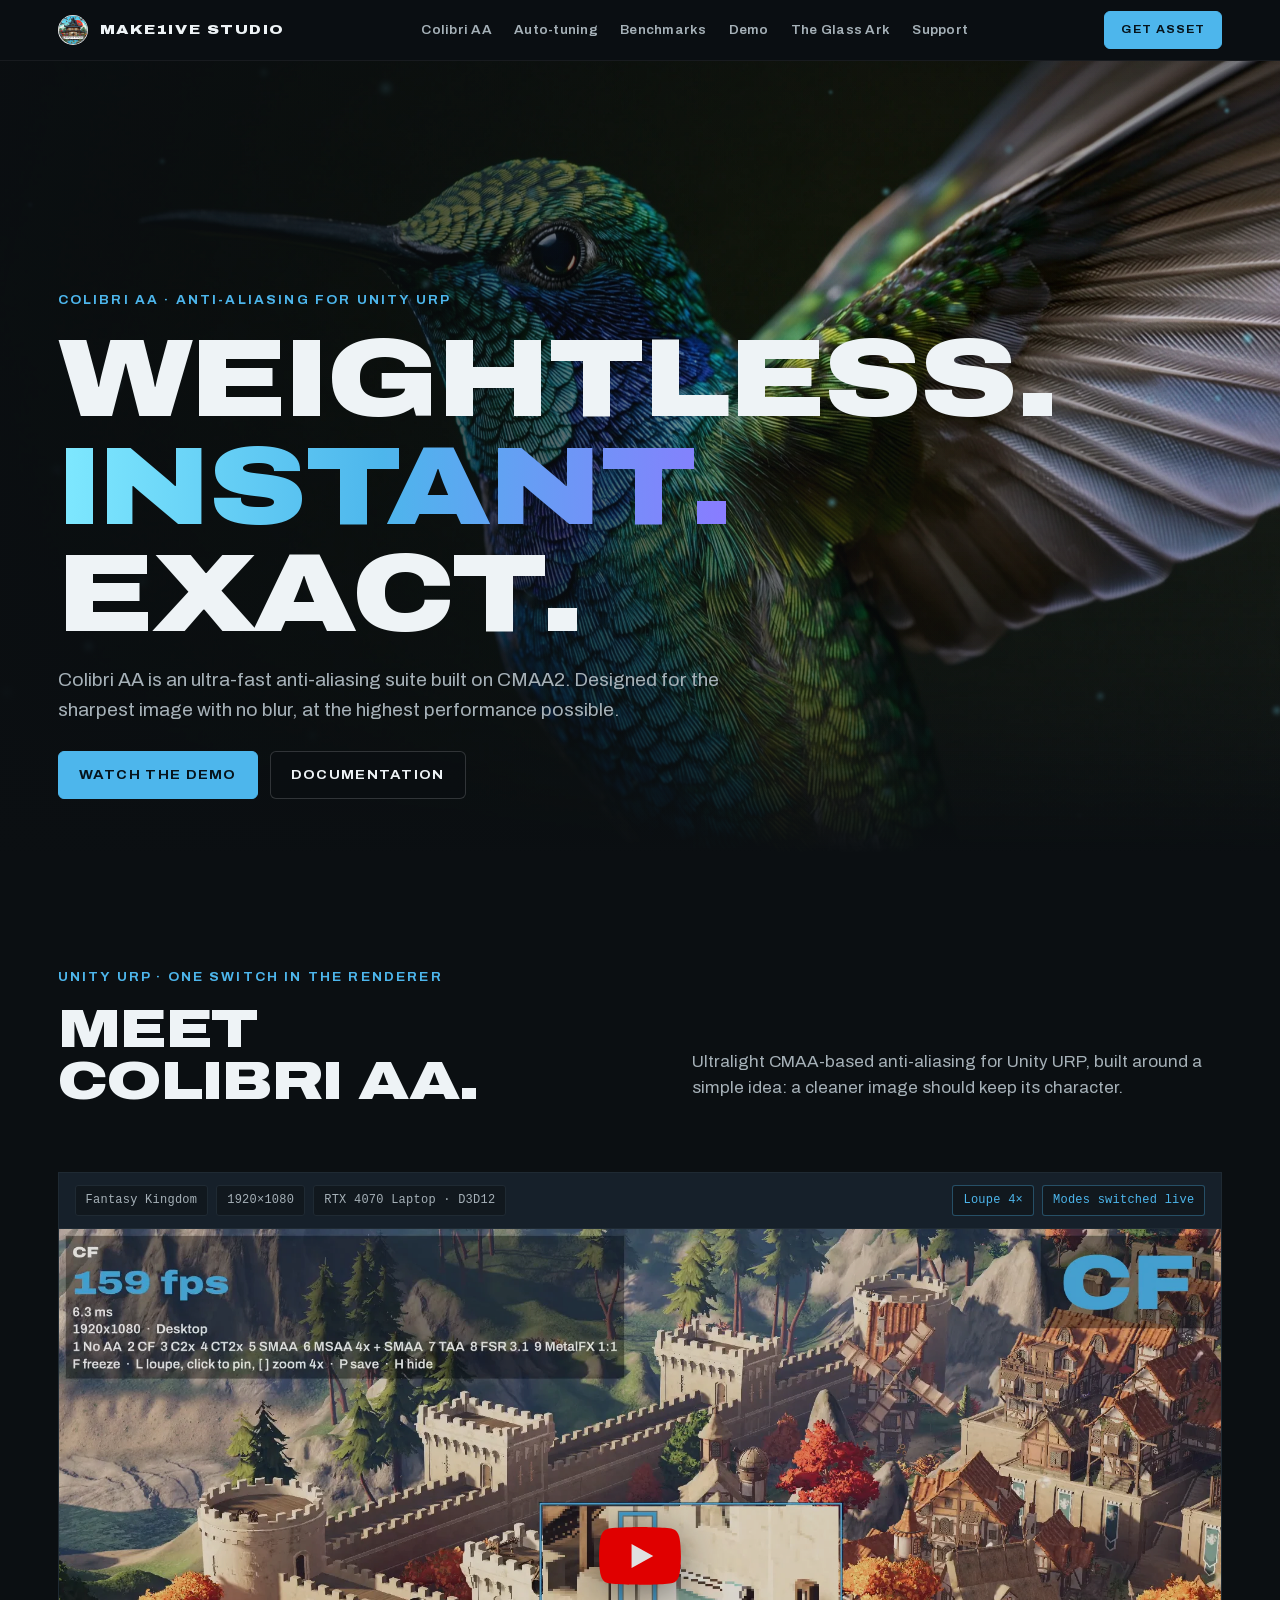
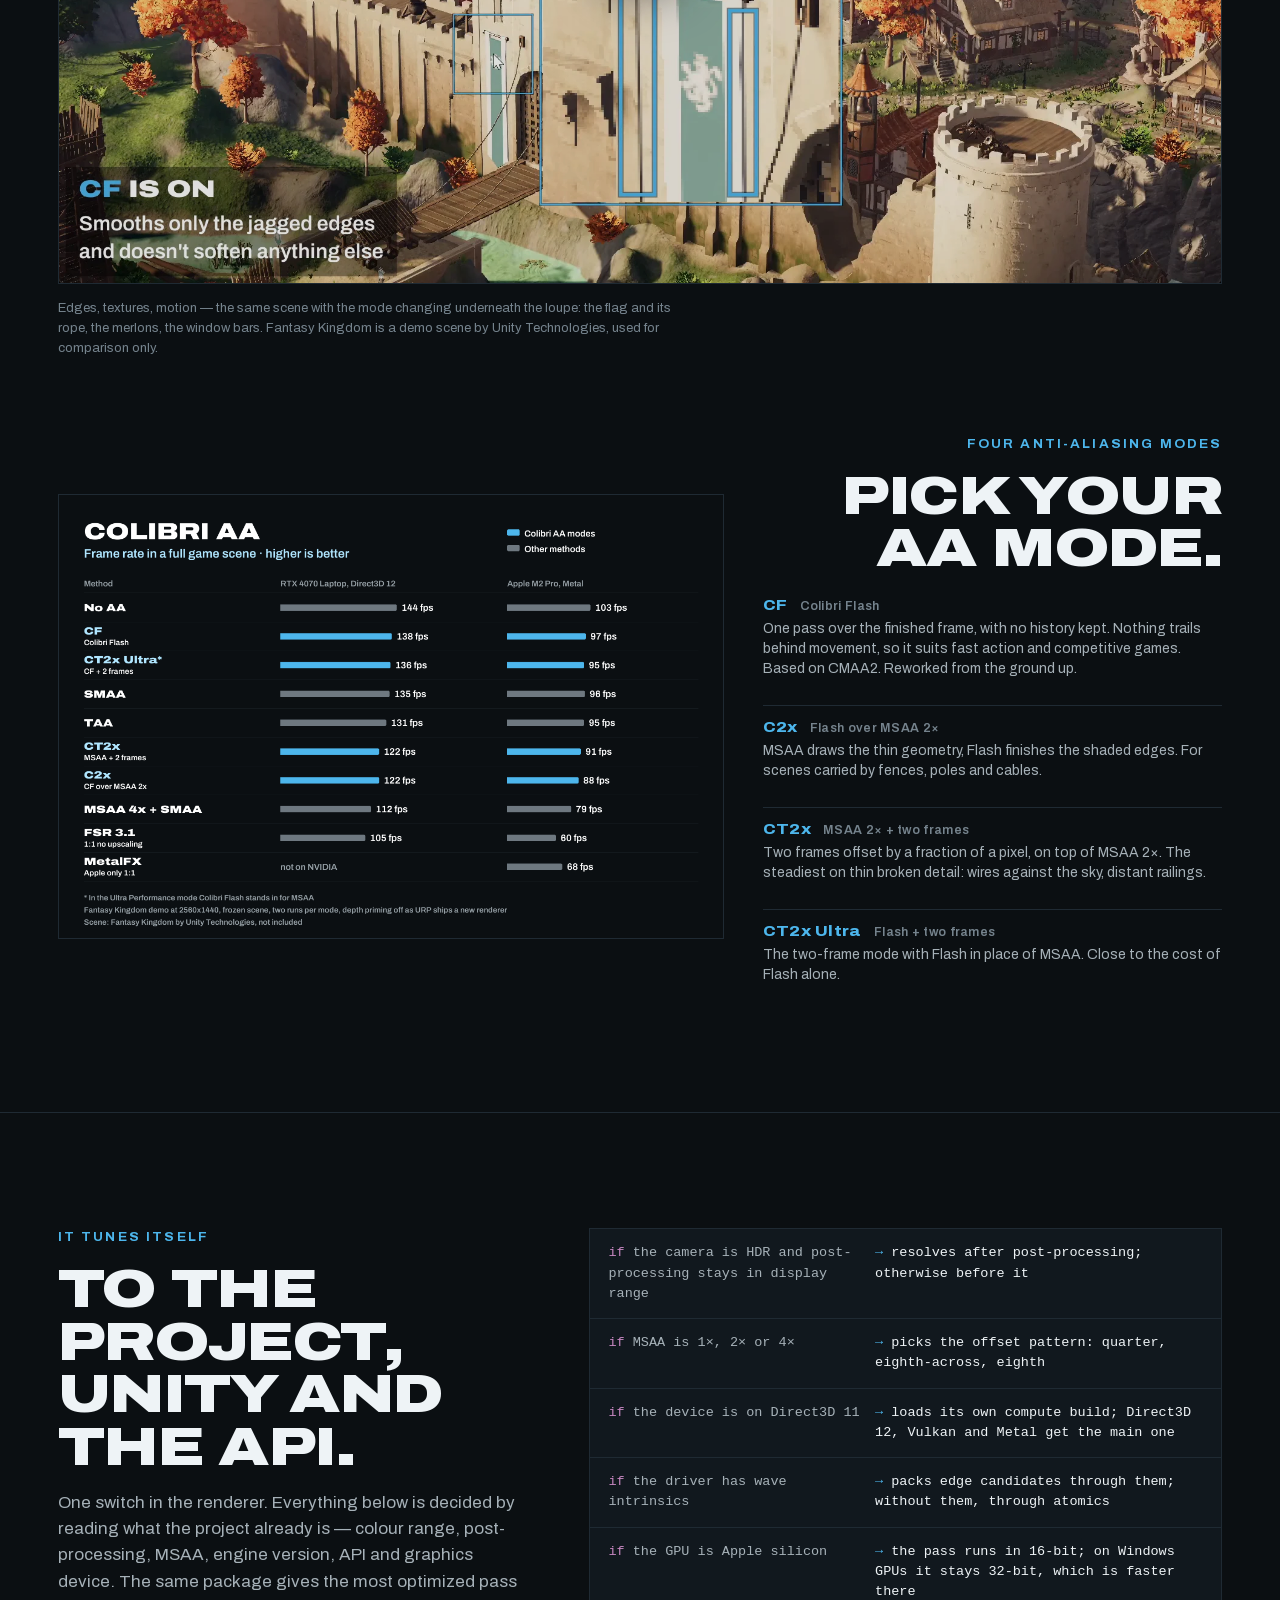
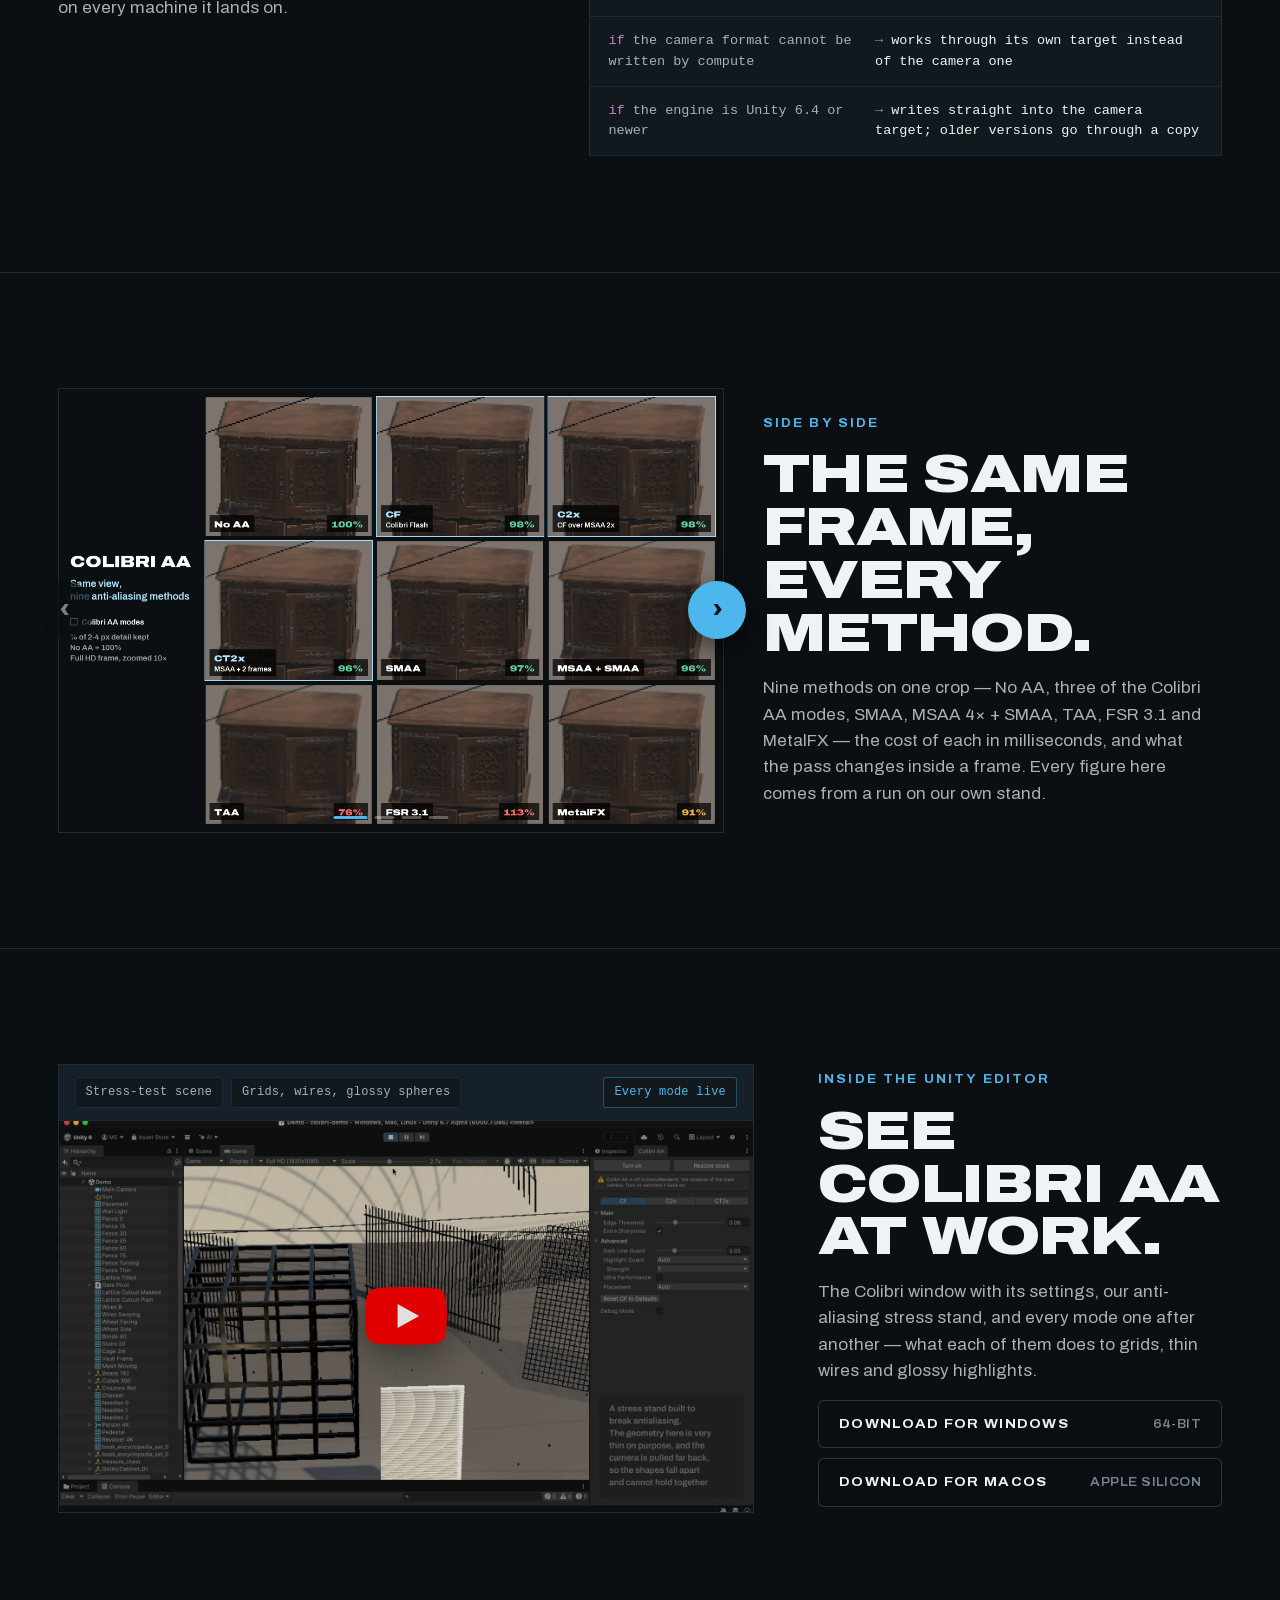
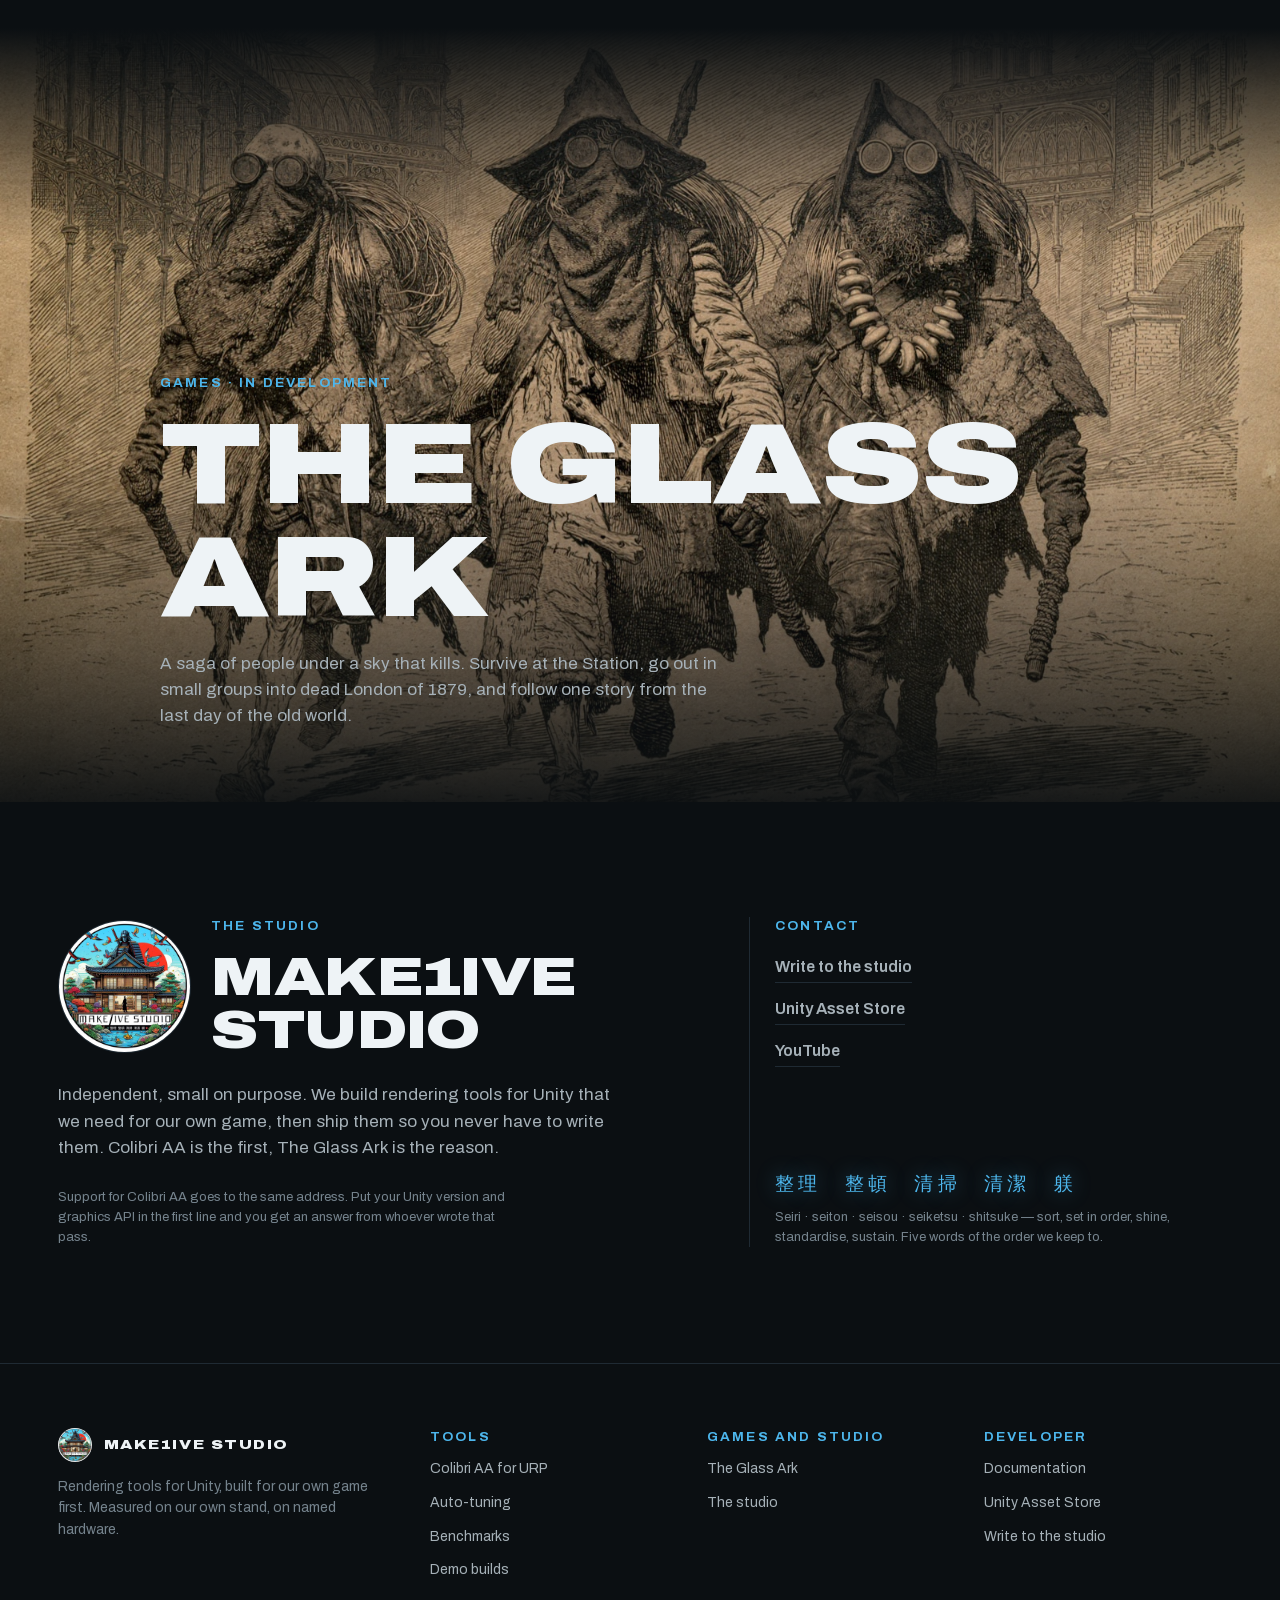
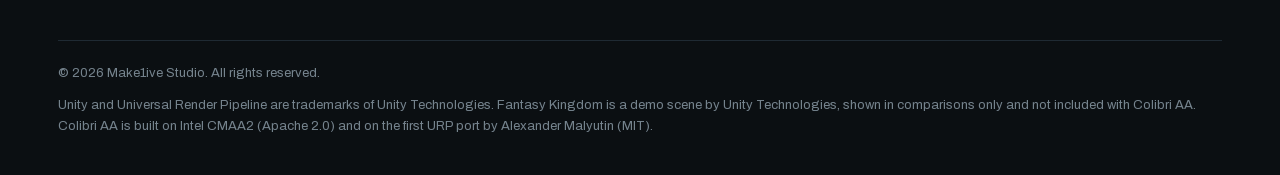
==== commit 1c737984: "Сайт: кнопка «Get asset» ведёт на лот Colibri AA в Asset Store (слово Максима 24.09)" ====
--- a/index.html
+++ b/index.html
@@ -84,7 +84,7 @@
       <a href="#games">The Glass Ark</a>
       <a href="#studio">Support</a>
     </nav>
-    <a class="btn primary get" href="#demo" data-fill="asset-store-listing">Get asset</a>
+    <a class="btn primary get" href="https://assetstore.unity.com/packages/tools/colibri-aa-ultralight-urp-anti-aliasing-7021541">Get asset</a>
   </div>
 </header>
 
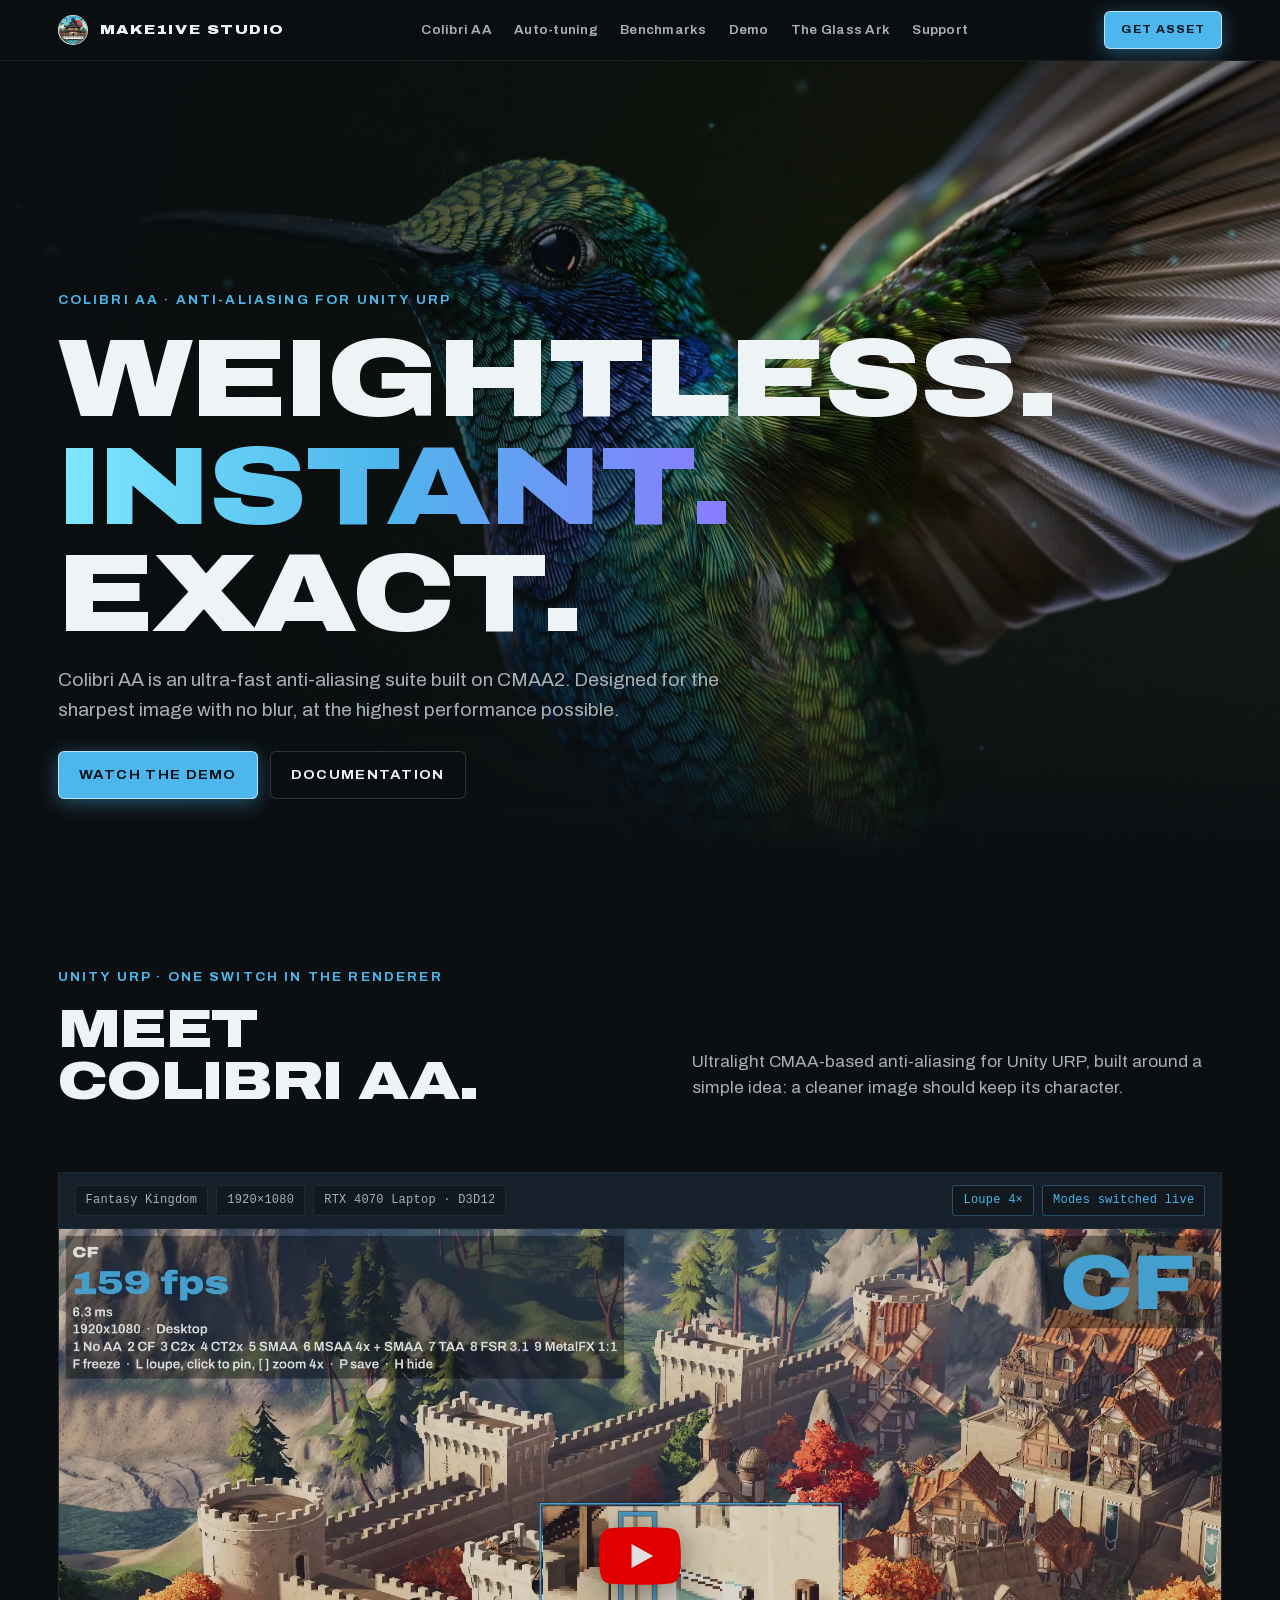
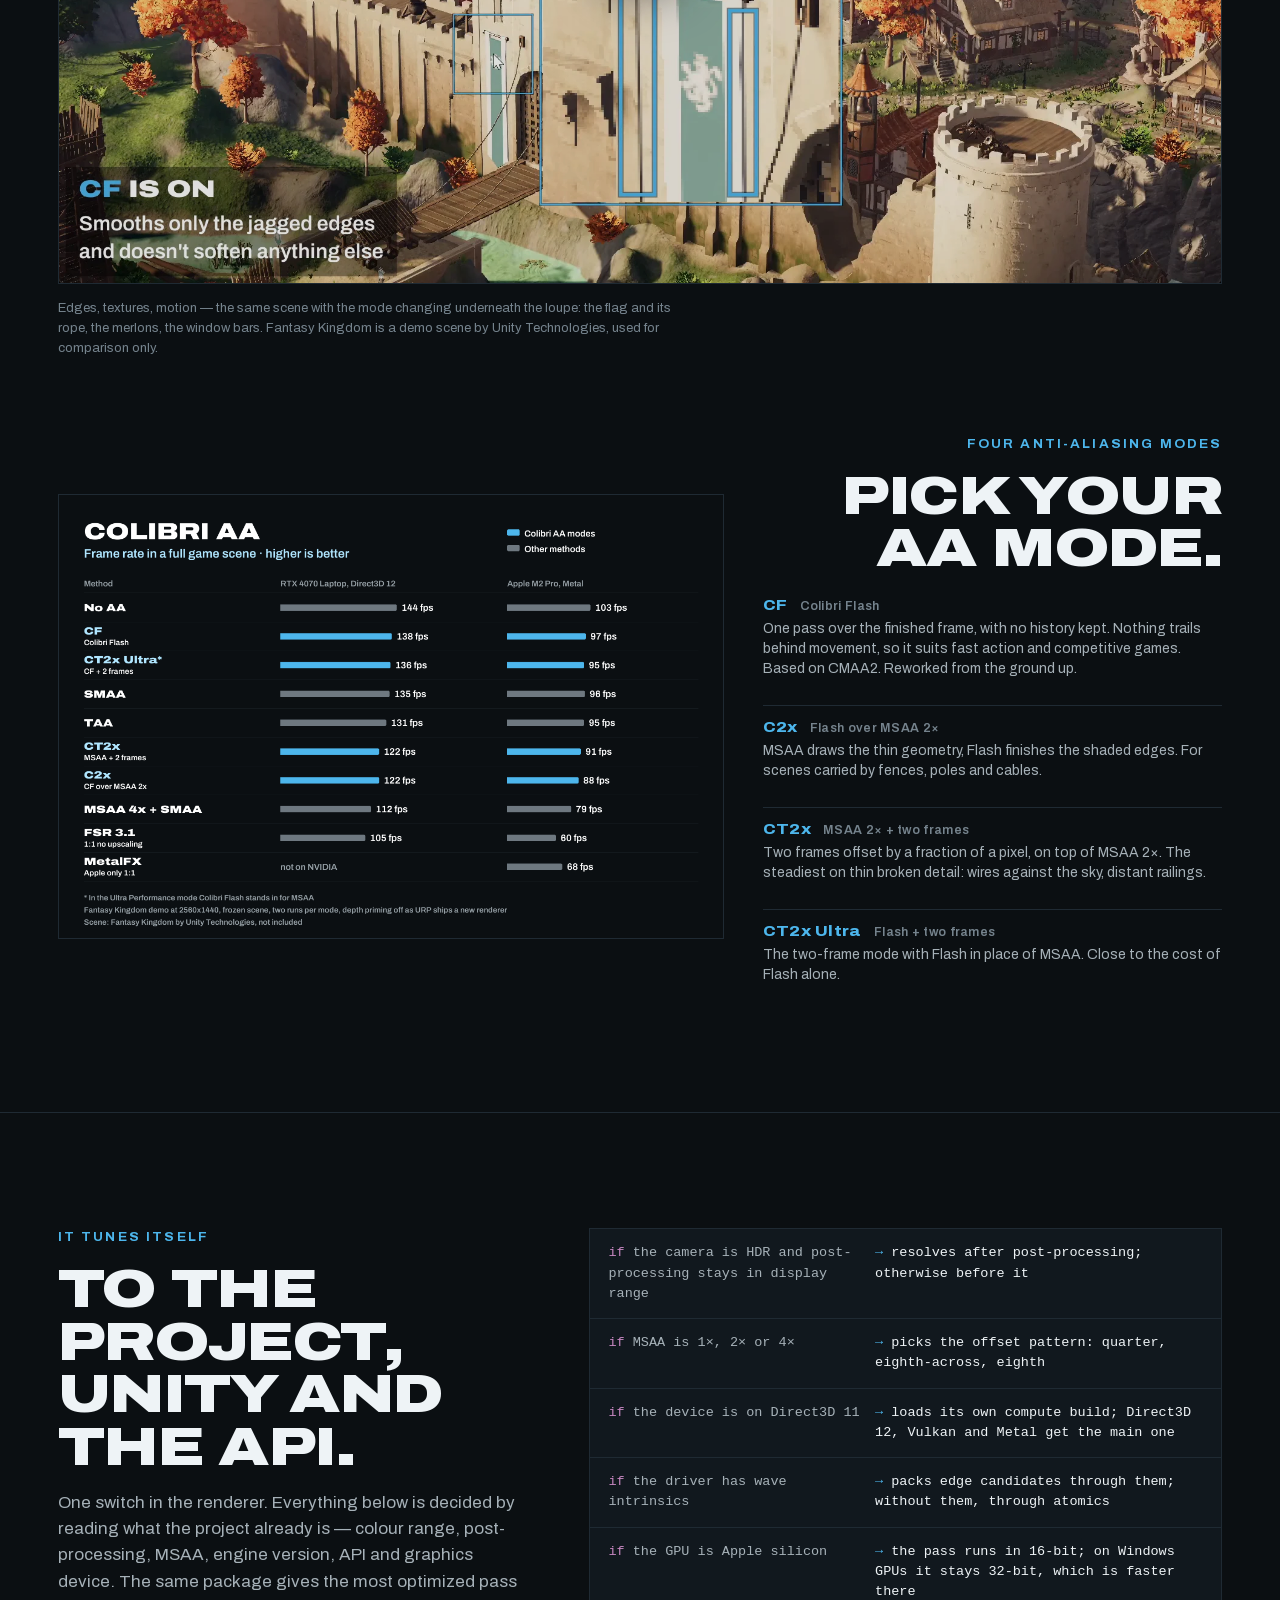
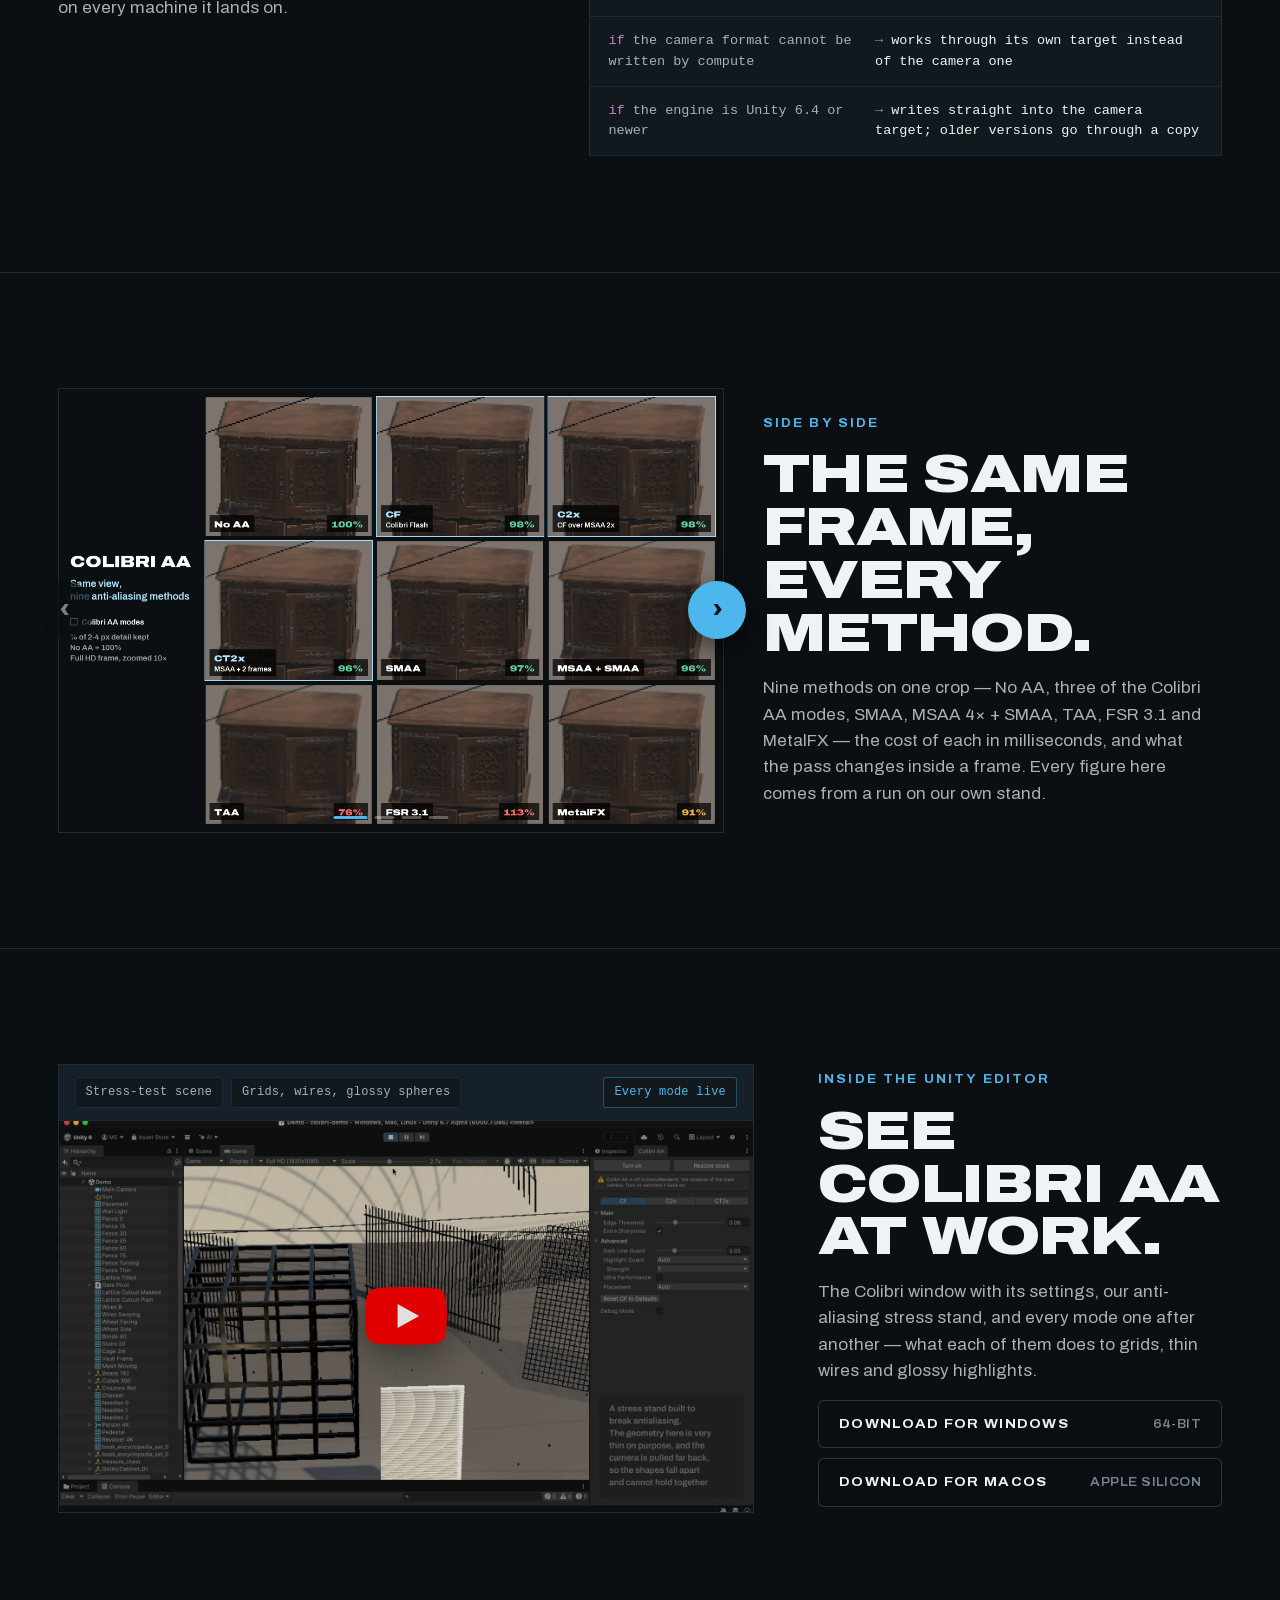
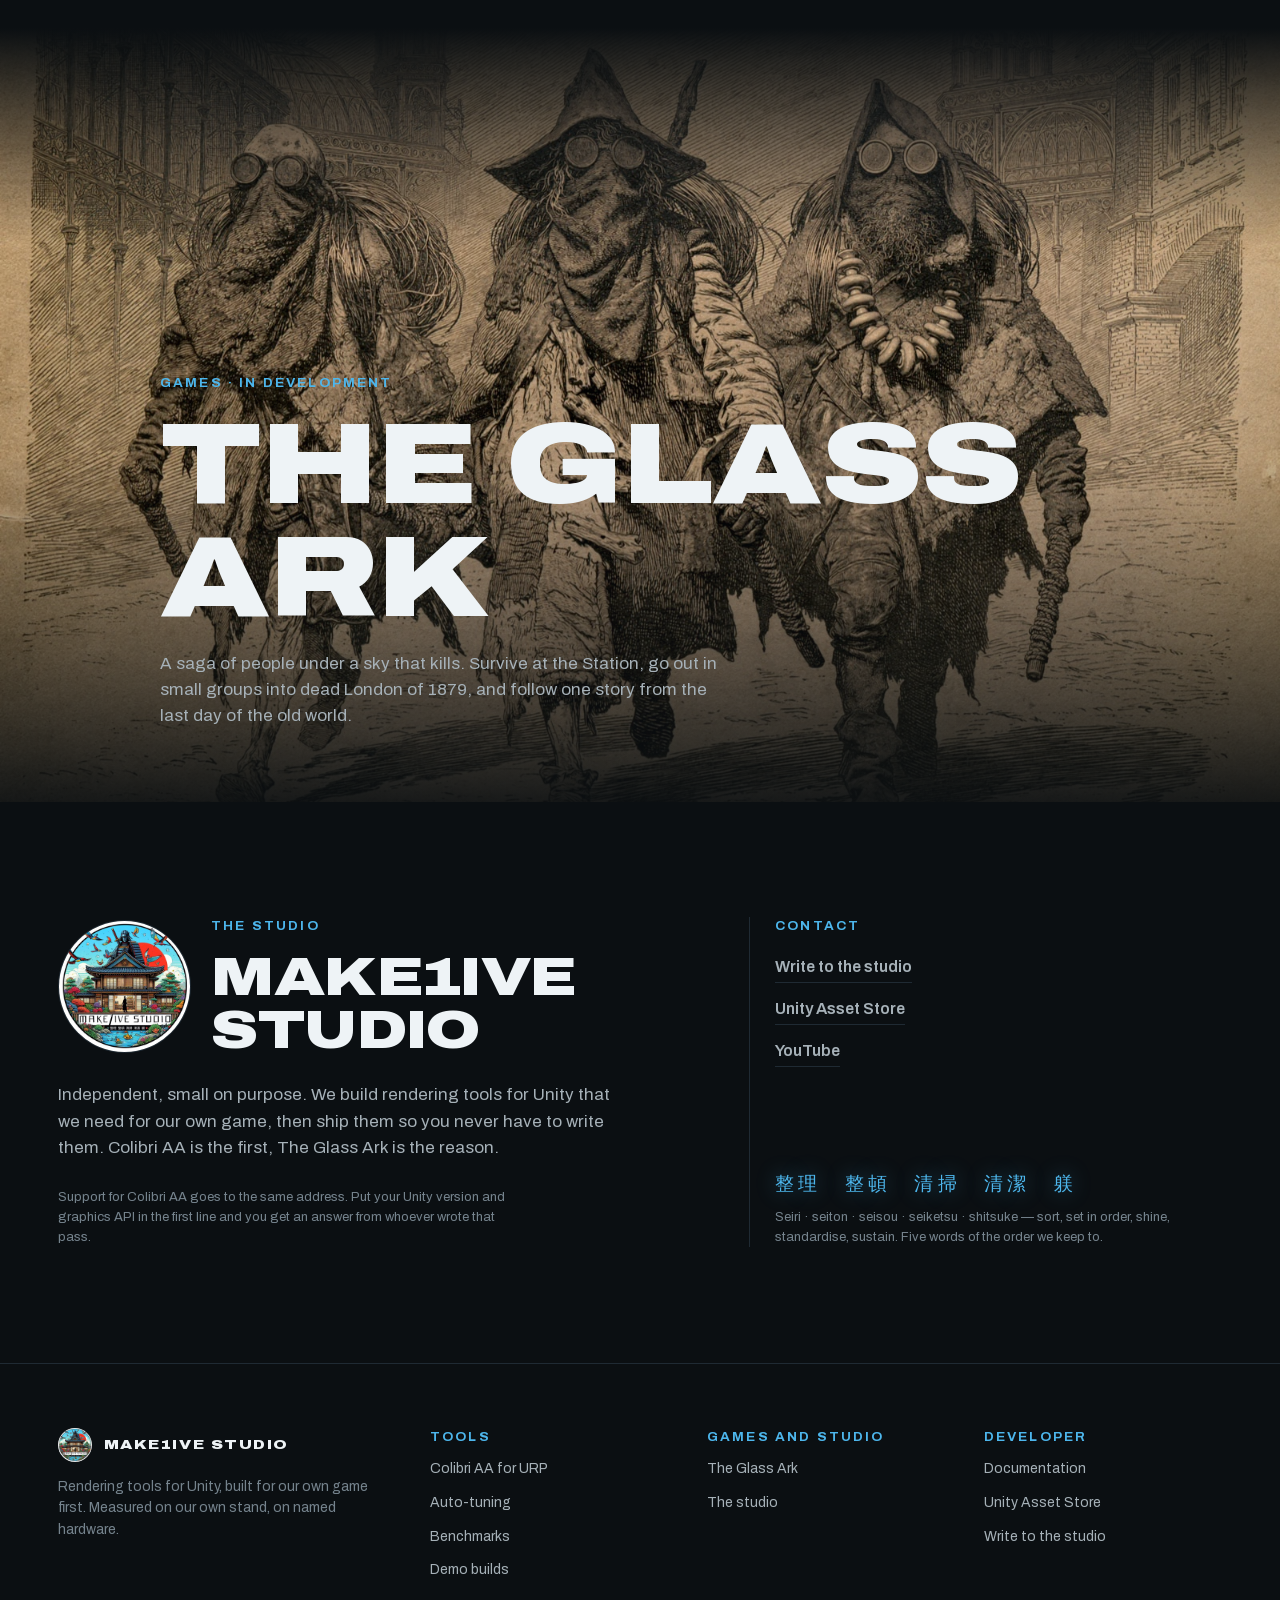
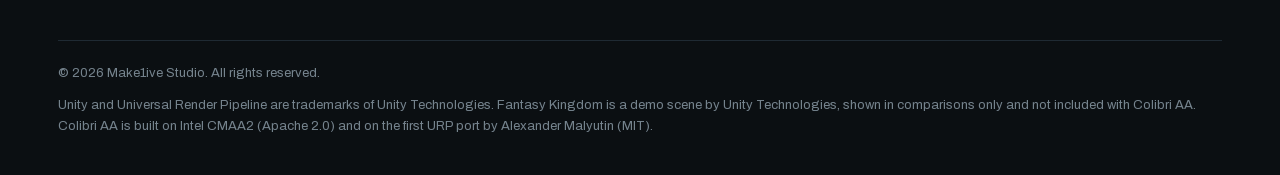
==== commit 992cba41: "Сайт: шапка закреплена при прокрутке, подсветка раздела в шапке, свечение главных кнопок (слово Макс" ====
--- a/index.html
+++ b/index.html
@@ -613,5 +613,27 @@
     });
   });
 </script>
+
+<script>
+/* подсветка раздела в шапке при прокрутке — по образцу сайта Gemini, слово Максима 24.09 */
+(() => {
+  const pairs = [...document.querySelectorAll('.nav nav a[href^="#"]')]
+    .map(a => [a, document.getElementById(a.getAttribute('href').slice(1))])
+    .filter(p => p[1]);
+  if (!pairs.length) return;
+  let queued = false;
+  const update = () => {
+    queued = false;
+    const line = window.scrollY + 120;
+    let current = null;
+    for (const [a, s] of pairs) if (s.offsetTop <= line) current = a;
+    if (window.innerHeight + window.scrollY >= document.documentElement.scrollHeight - 2) current = pairs[pairs.length - 1][0];
+    for (const [a] of pairs) a.classList.toggle('active', a === current);
+  };
+  addEventListener('scroll', () => { if (!queued) { queued = true; requestAnimationFrame(update); } }, { passive: true });
+  addEventListener('resize', update);
+  update();
+})();
+</script>
 </body>
 </html>
--- a/site.css
+++ b/site.css
@@ -87,10 +87,11 @@
   .num { font-family: var(--display); font-stretch: 112%; font-weight: 800; font-variant-numeric: tabular-nums; }
 
   /* ---------- nav ---------- */
-  /* шапка стоит на месте и не едет за прокруткой — слово Максима 20.09 */
+  /* шапка закреплена при прокрутке, чтобы «Get asset» всегда была под рукой — слово Максима 24.09; прежнее слово 20.09
+     «не едет за прокруткой» переиграно. Фон плотнее прежних .72: под закреплённой шапкой проходит страница */
   .nav {
-    position: relative; z-index: 20;
-    background: rgba(11, 15, 18, .72);
+    position: sticky; top: 0; z-index: 20;
+    background: rgba(11, 15, 18, .92);
     border-bottom: 1px solid rgba(255,255,255,.06);
   }
   .nav .wrap { display: flex; align-items: center; justify-content: space-between; gap: 16px; height: 60px; }
@@ -526,10 +527,13 @@
 .nav nav { gap: 22px; font-size: 13.5px; }
 @media (max-width: 1200px) { .nav nav a:nth-child(5) { display: none; } }
 @media (max-width: 1040px) { .nav nav a:nth-child(2) { display: none; } }
-@media (max-width: 880px) { .nav nav a:nth-child(3) { display: none; } .nav .btn.get { display: none; } }
-
-/* прокрутка по ссылке встаёт на заголовок блока, а не на верхний отступ секции */
-.band, .game, .creed-band { scroll-margin-top: calc(24px - clamp(64px, 9vw, 128px)); }
+@media (max-width: 880px) { .nav nav a:nth-child(3) { display: none; } }
+/* на узком экране в закреплённой шапке остаются знак и «Get asset»: без этого кнопка уезжала за край на 375px */
+@media (max-width: 520px) { .nav nav { display: none; } }
+.brand span { white-space: nowrap; }
+
+/* прокрутка по ссылке встаёт на заголовок блока, а не на верхний отступ секции; 60px — высота закреплённой шапки */
+.band, .game, .creed-band { scroll-margin-top: calc(24px + 60px - clamp(64px, 9vw, 128px)); }
 
 /* ---------- строка режима подсвечивается под курсором ---------- */
 .modes { margin-inline: -16px; margin-top: 12px; }
@@ -665,3 +669,23 @@
 .notfound { min-height: 70vh; display: grid; align-items: center; }
 .notfound .wrap { display: grid; gap: var(--lead); padding-block: 96px; }
 .notfound h1 { font-size: clamp(48px, 8vw, 120px); }
+
+/* ---------- подсветка раздела в шапке и свечение главной кнопки — по образцу сайта Gemini, слово Максима 24.09 ---------- */
+.nav nav a { position: relative; transition: color .2s ease; }
+.nav nav a.active { color: var(--acc-hi); }
+.nav nav a.active::after {
+  content: ""; position: absolute; left: 0; right: 0; bottom: -6px; height: 2px;
+  background: var(--acc); box-shadow: 0 0 8px var(--acc);
+}
+.btn.primary {
+  border-color: rgba(230, 246, 255, .7);
+  box-shadow: 0 4px 20px rgba(77, 182, 236, .4);
+  transition: background-color .25s ease, border-color .25s ease, box-shadow .25s ease, transform .25s ease;
+}
+.btn.primary:hover {
+  border-color: #fff;
+  box-shadow: 0 8px 30px rgba(176, 230, 255, .6);
+  transform: translateY(-2px);
+}
+@media (prefers-reduced-motion: reduce) { .btn.primary:hover { transform: none; } }
+
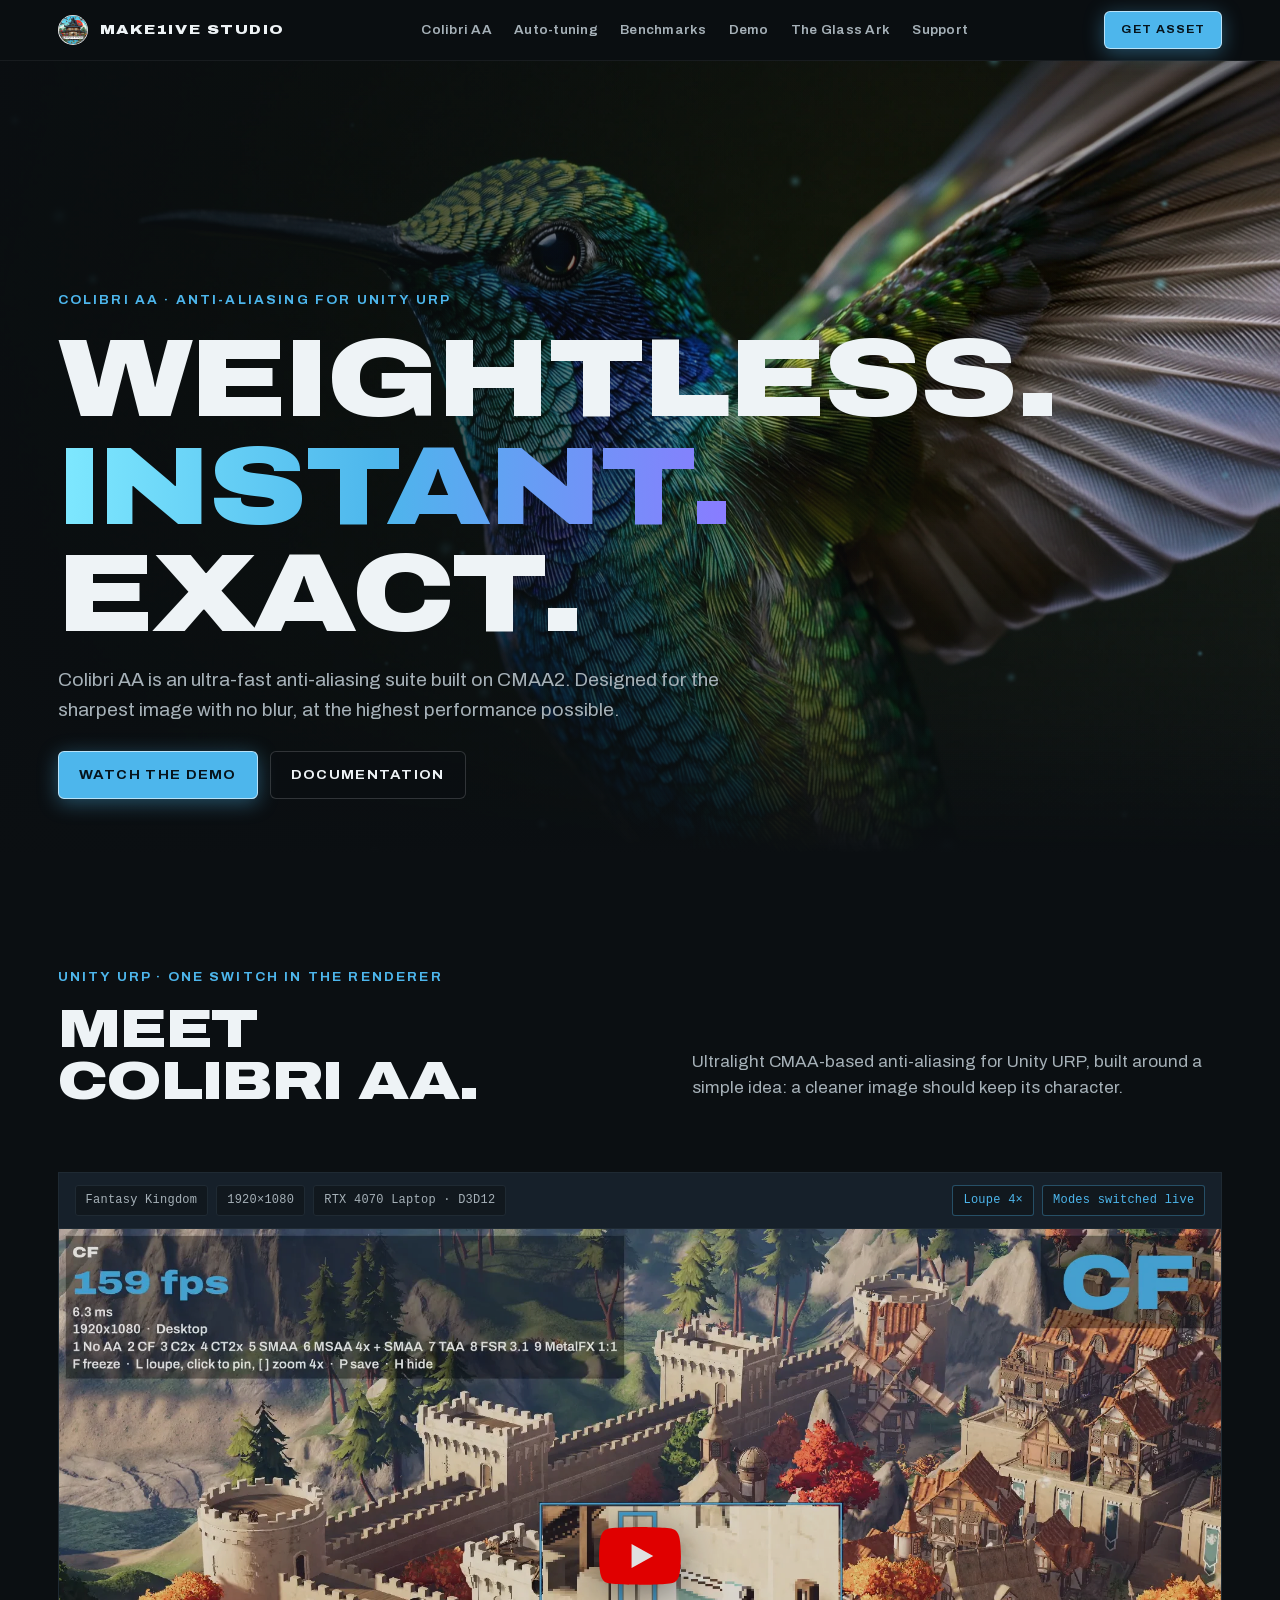
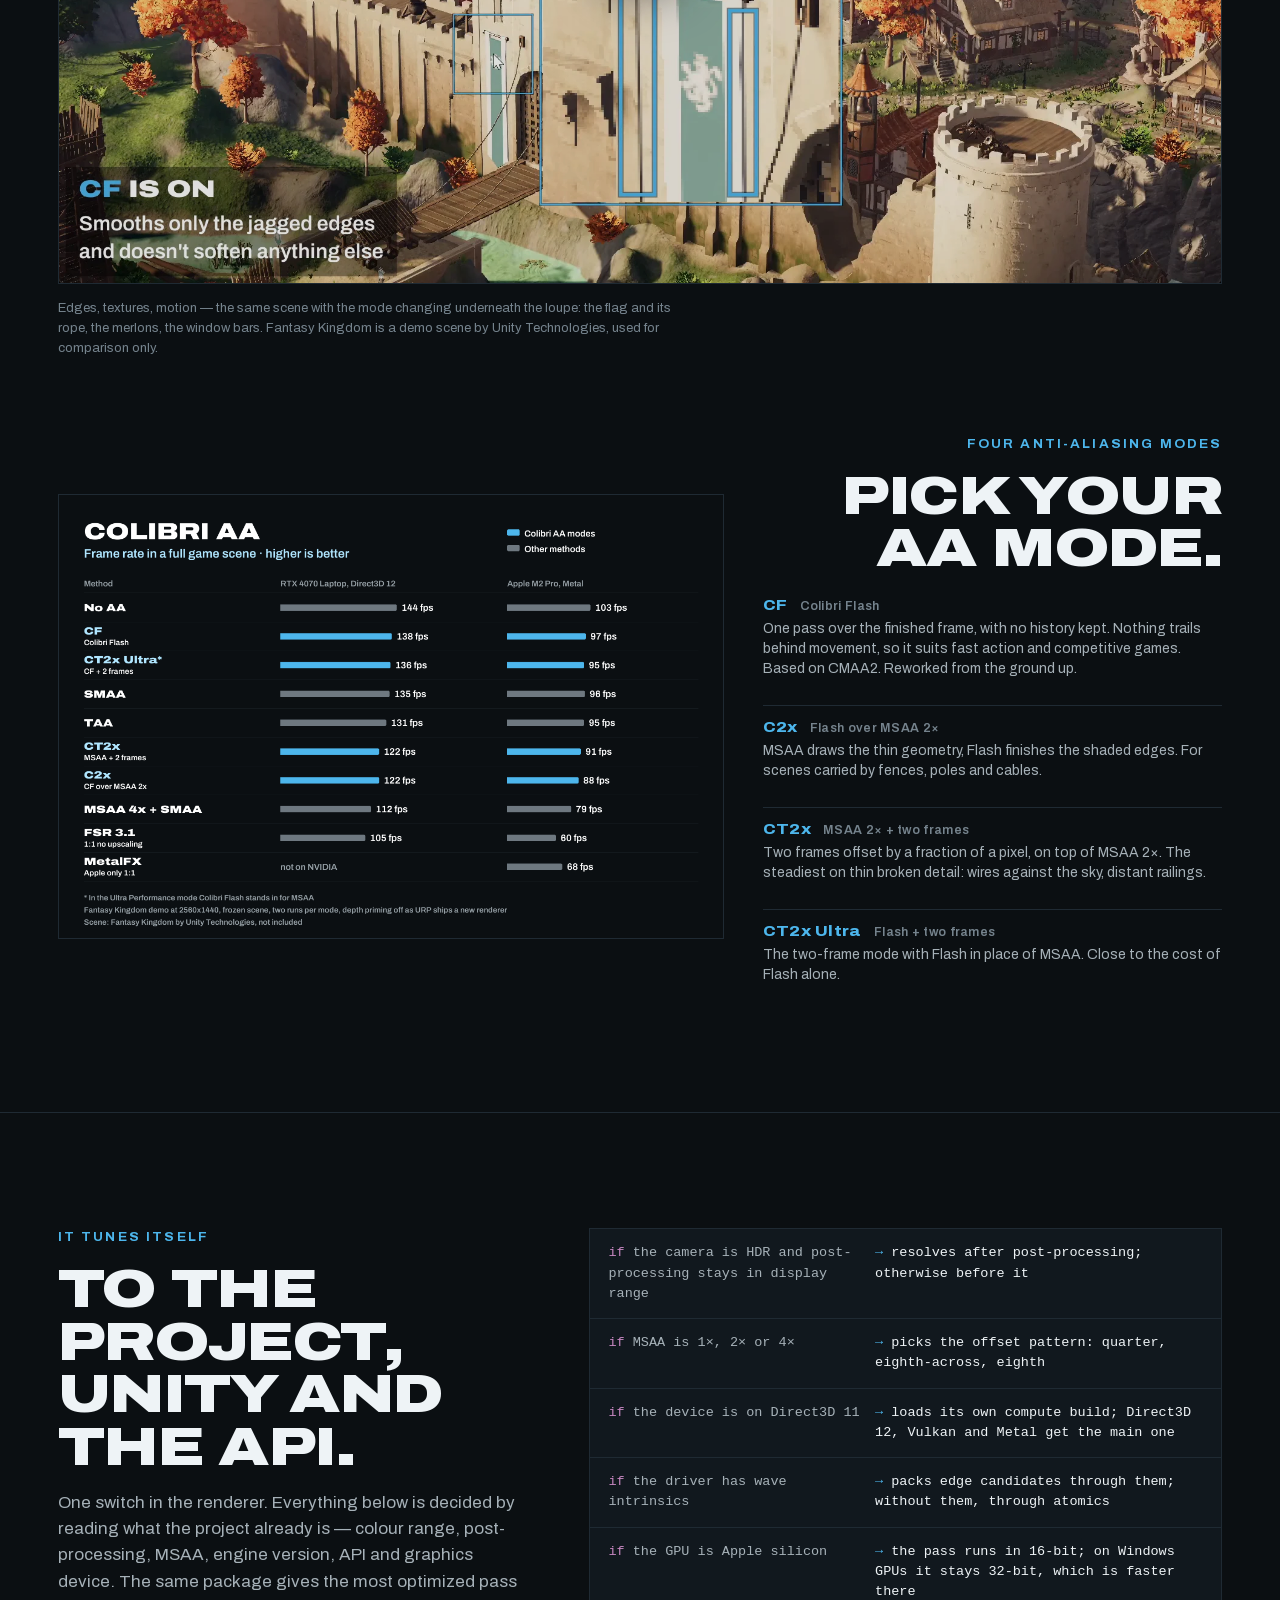
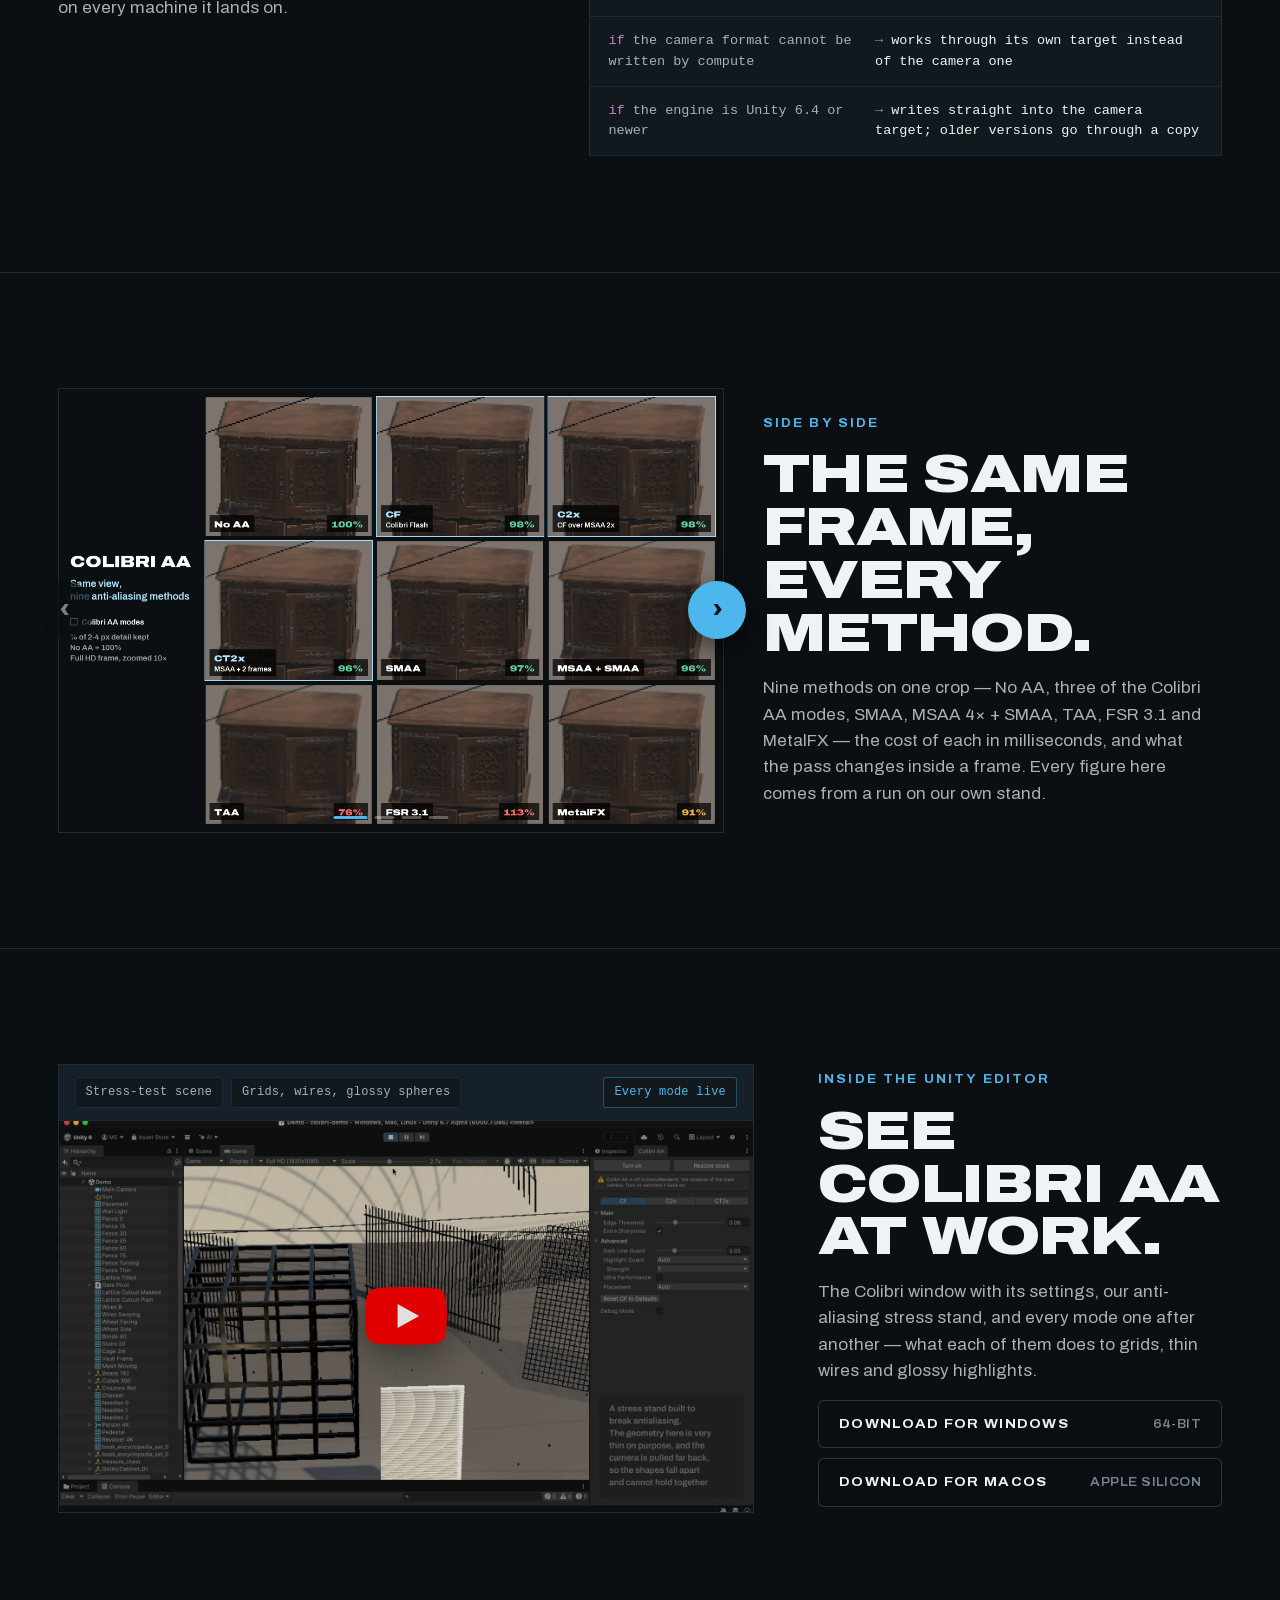
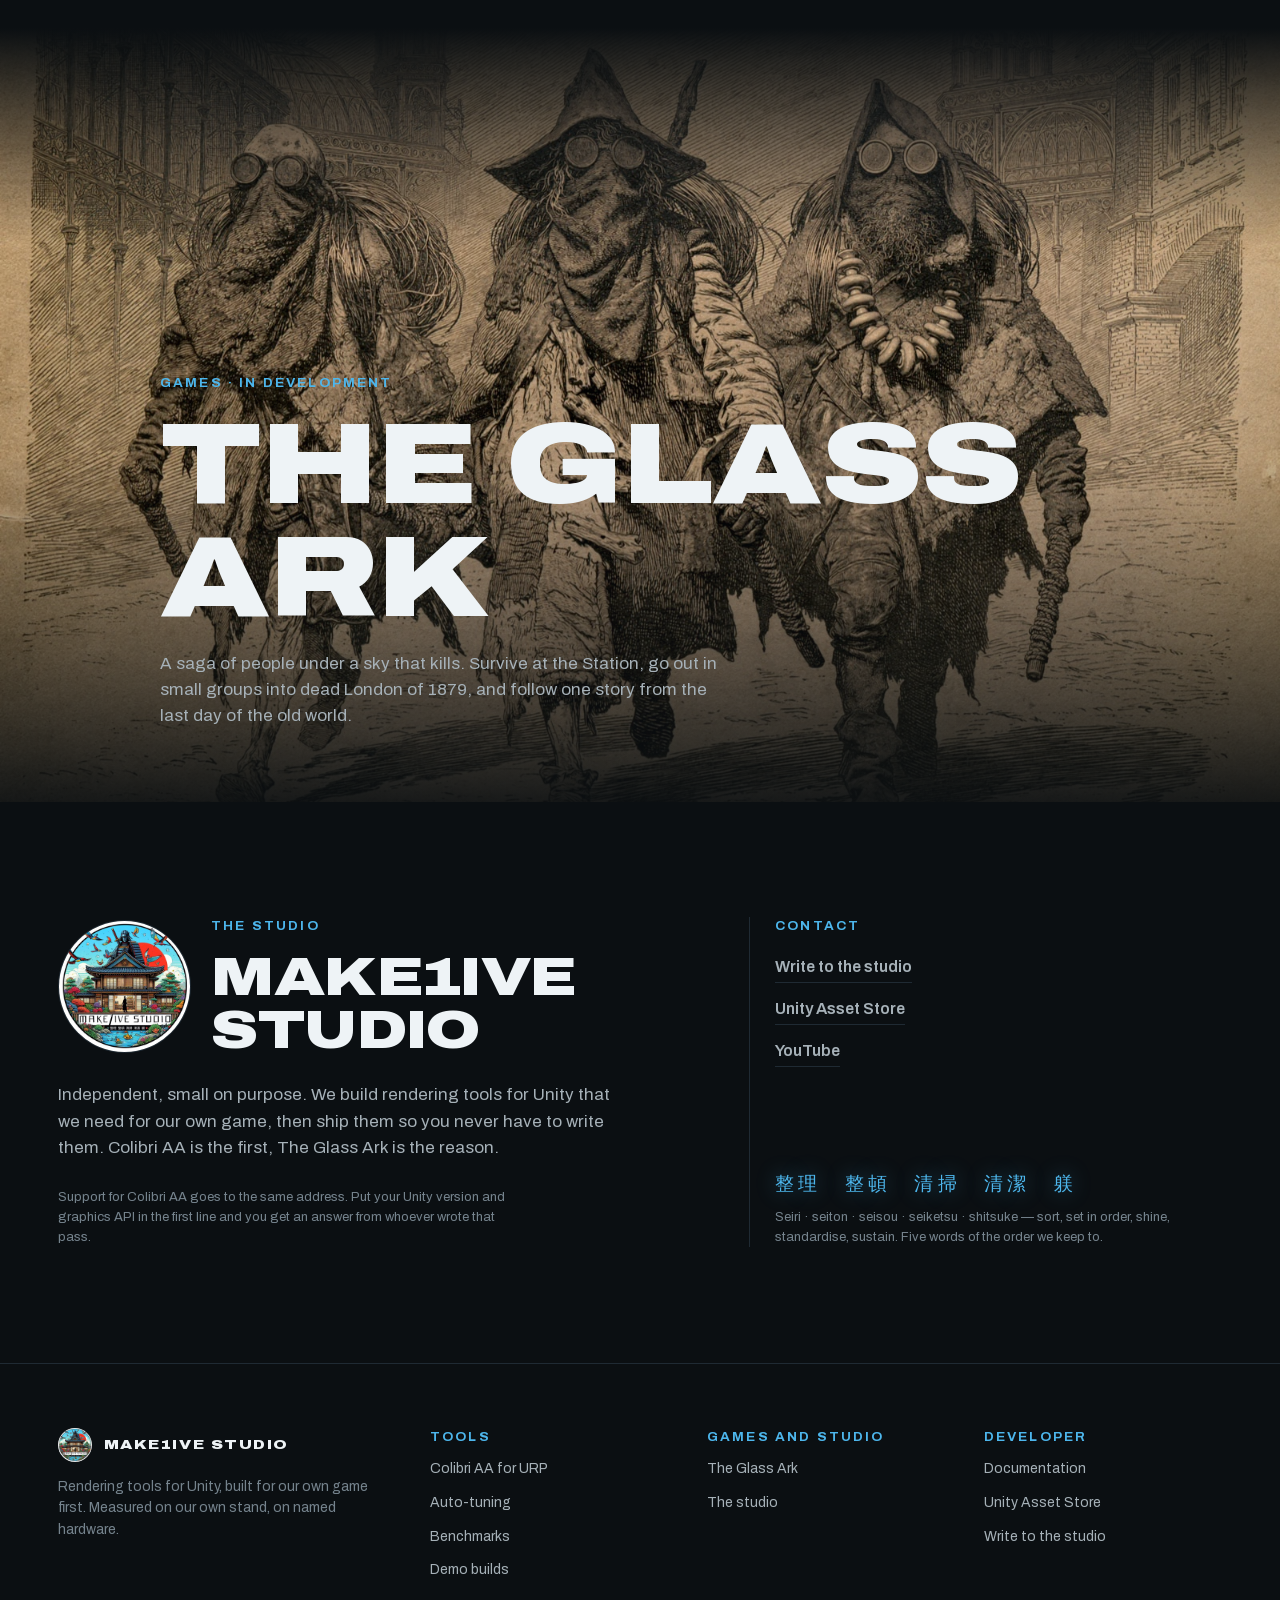
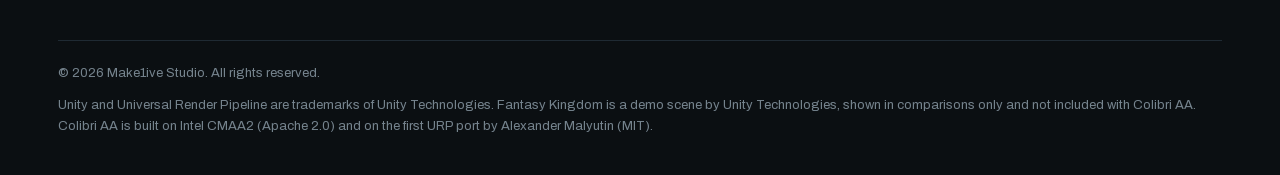
==== commit baf52490: "Сайт: ссылки Unity Asset Store ведут на страницу издателя, в llms.txt — ссылки на лот и издателя (сл" ====
--- a/index.html
+++ b/index.html
@@ -271,7 +271,7 @@
         <p class="eyebrow">Contact</p>
         <div class="links">
           <a href="mailto:support@make1ive.com">Write to the studio</a>
-          <a href="#studio" data-fill="asset-store-publisher">Unity Asset Store</a>
+          <a href="https://assetstore.unity.com/publishers/158866">Unity Asset Store</a>
           <a href="https://www.youtube.com/@make1iv3">YouTube</a>
         </div>
         <div class="five">
@@ -306,7 +306,7 @@
       <div class="foot-col">
         <p class="eyebrow">Developer</p>
         <a href="/colibri-aa/docs/" id="open-docs-foot">Documentation</a>
-        <a href="#studio" data-fill="asset-store-publisher">Unity Asset Store</a>
+        <a href="https://assetstore.unity.com/publishers/158866">Unity Asset Store</a>
         <a href="mailto:support@make1ive.com">Write to the studio</a>
       </div>
     </div>
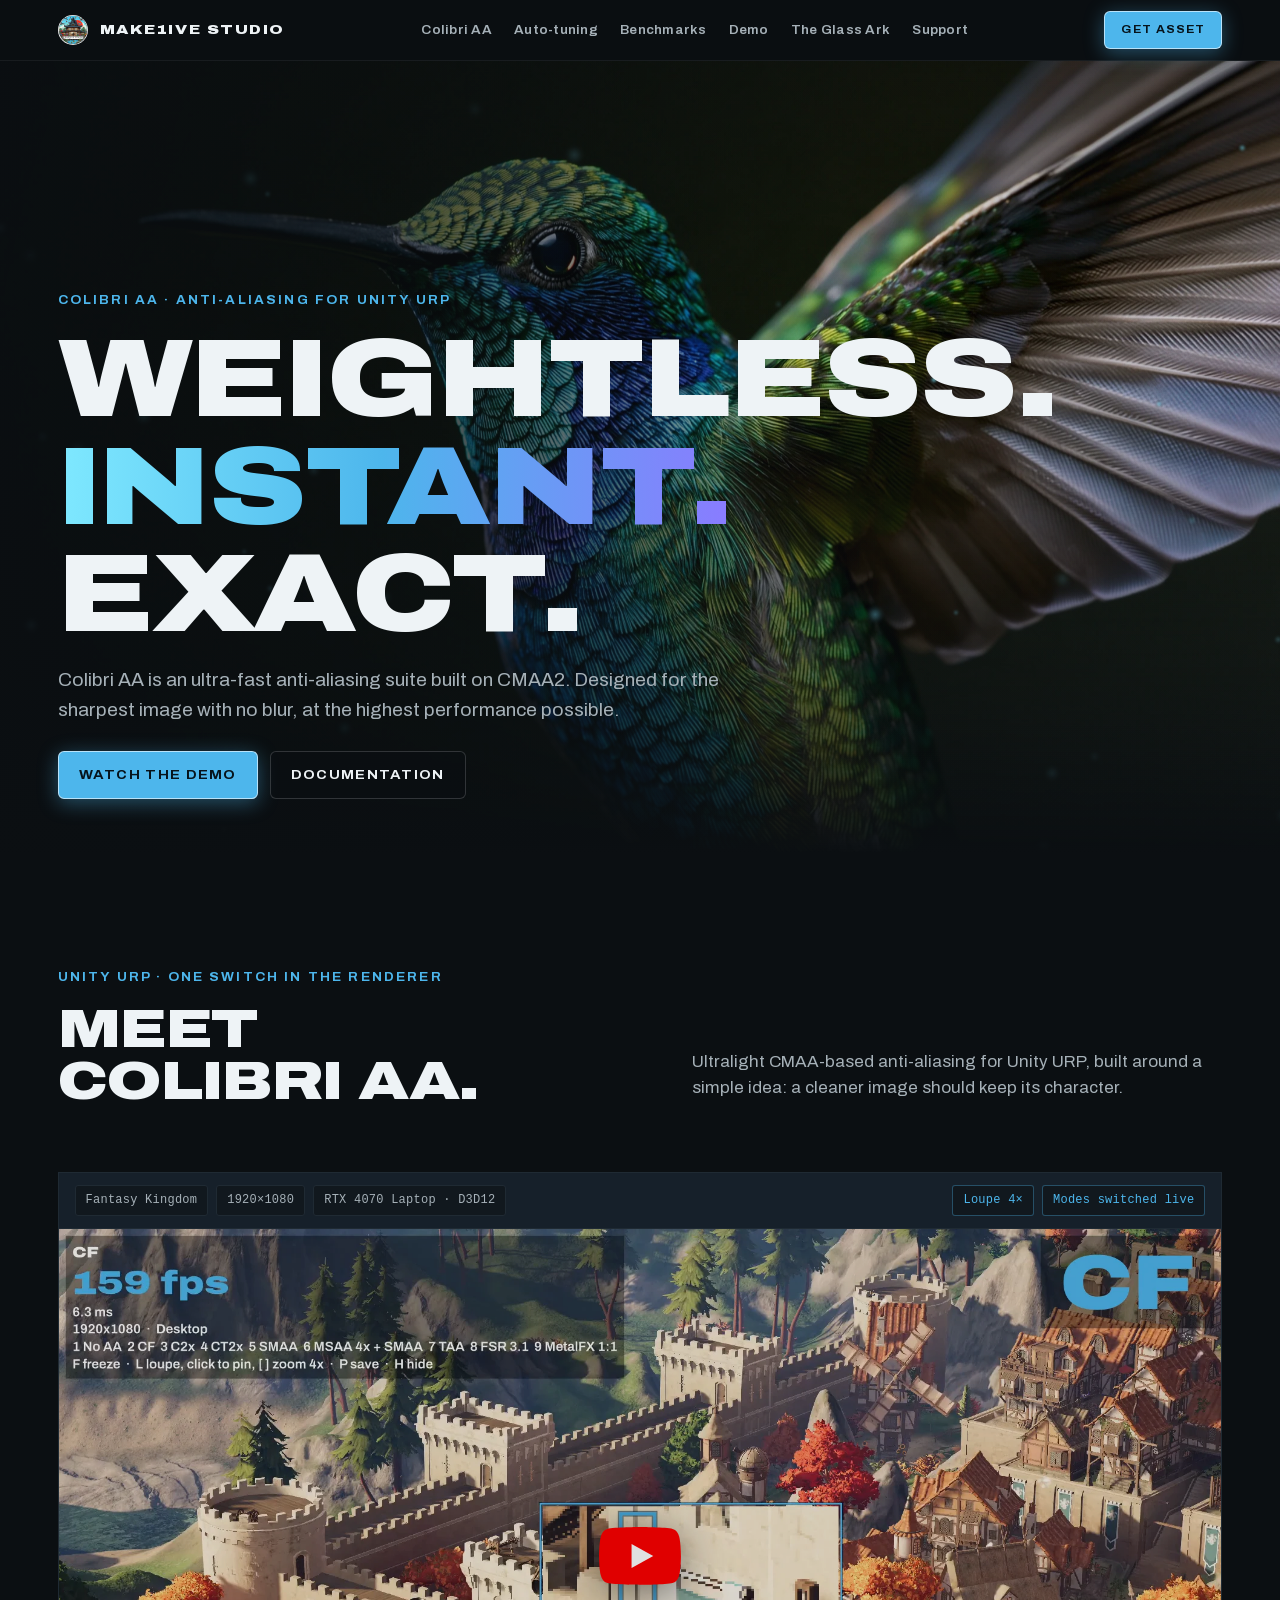
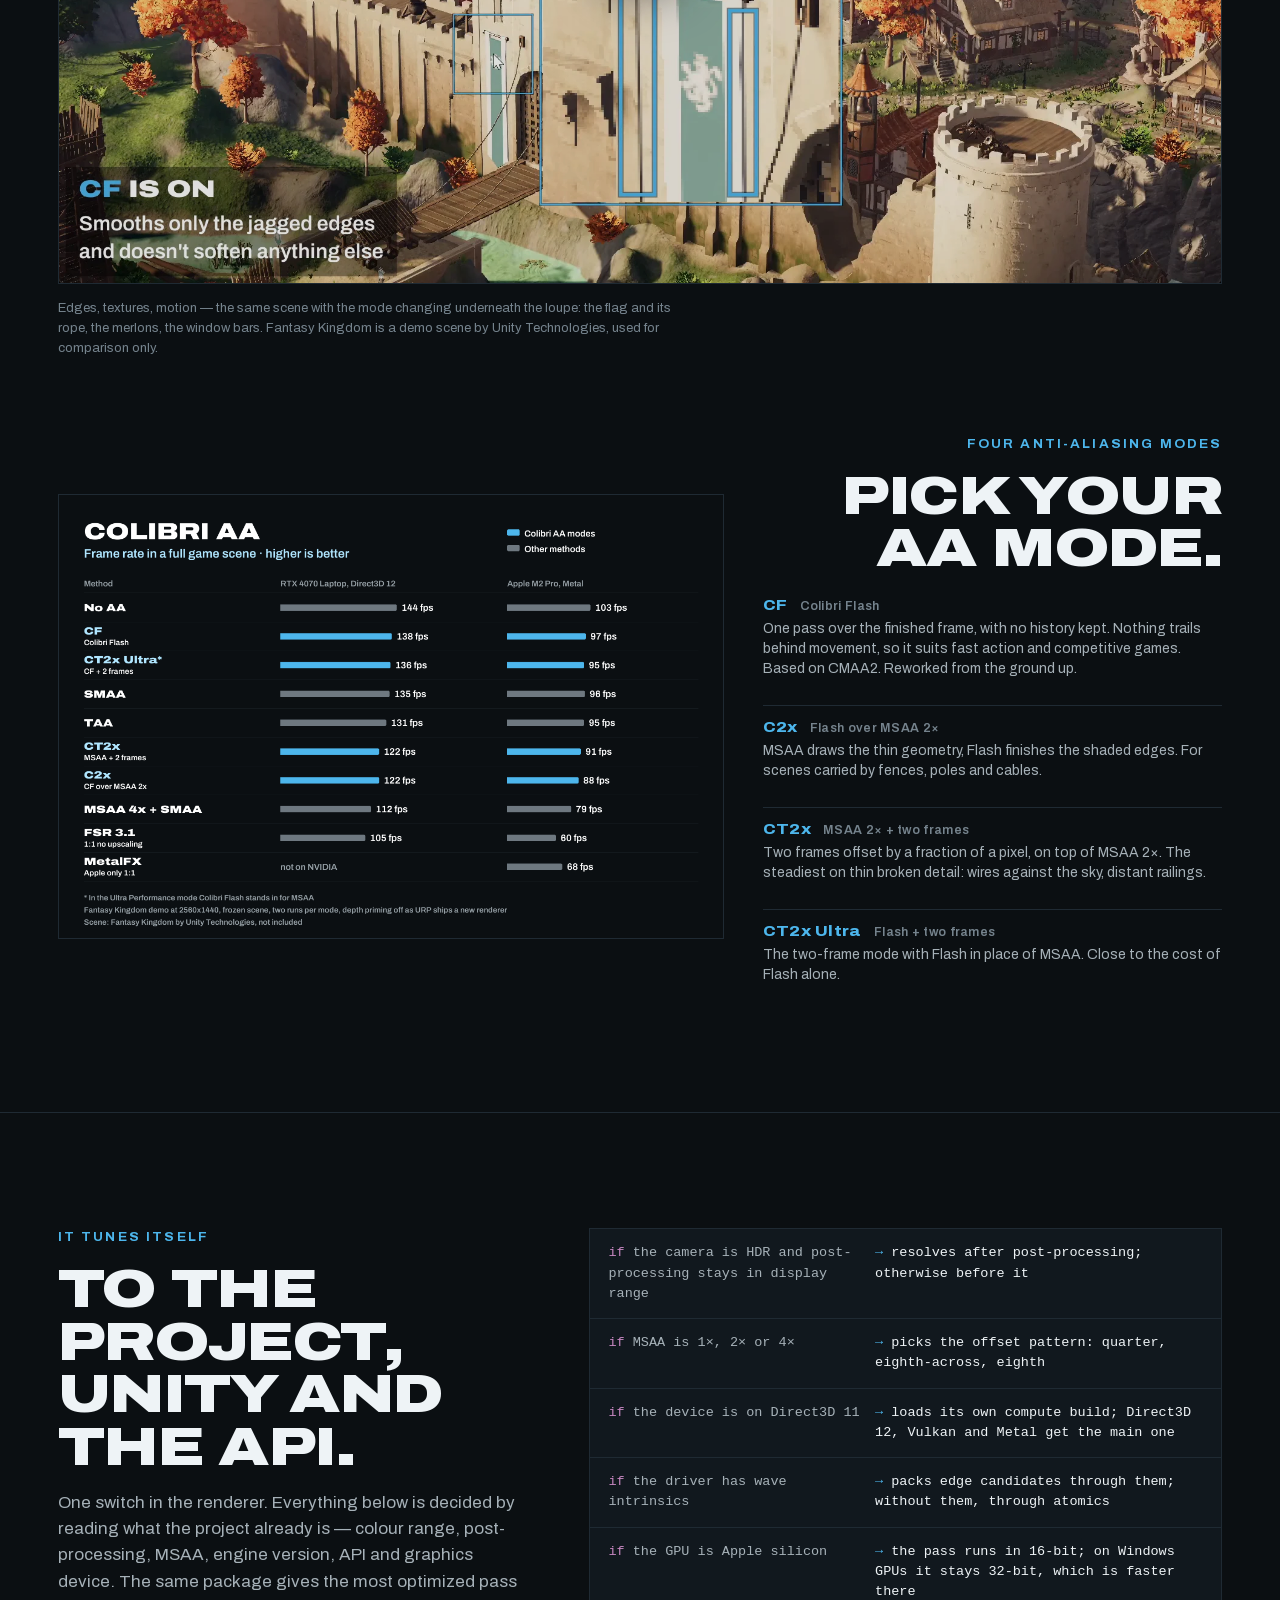
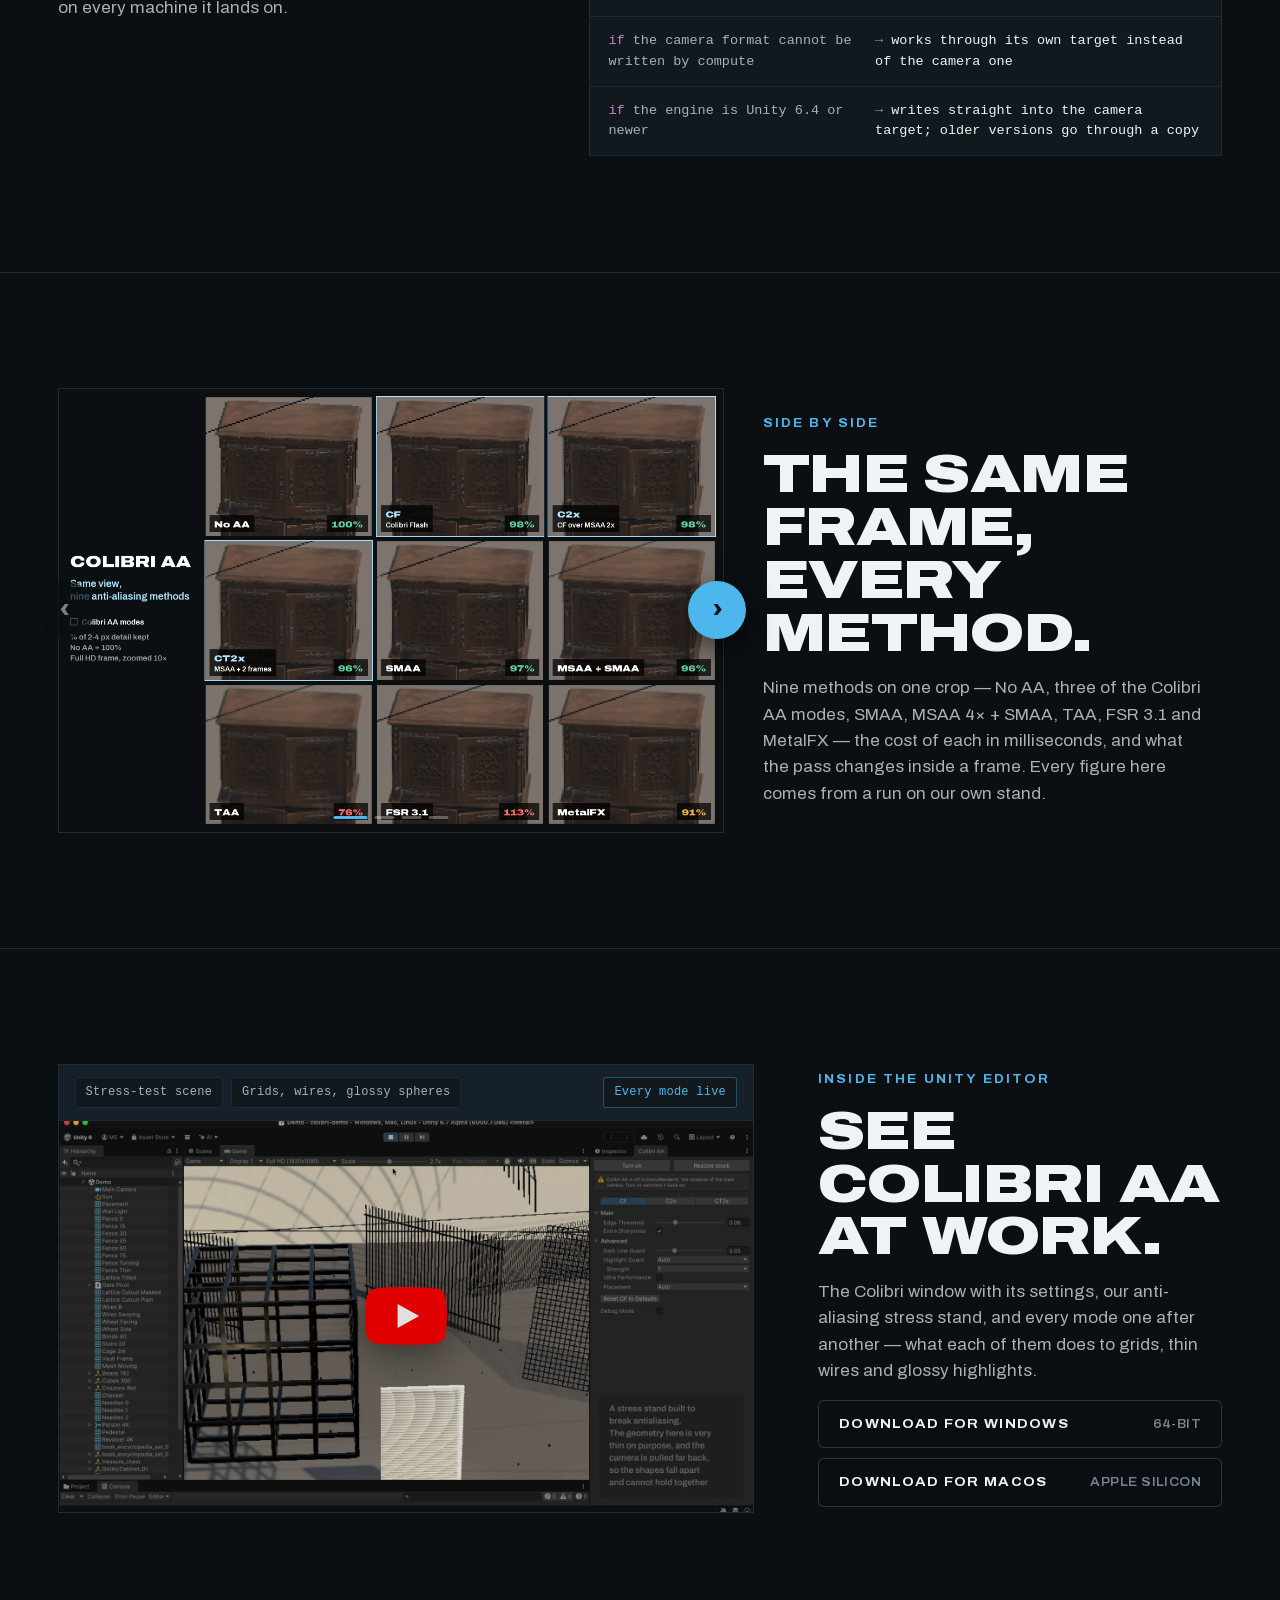
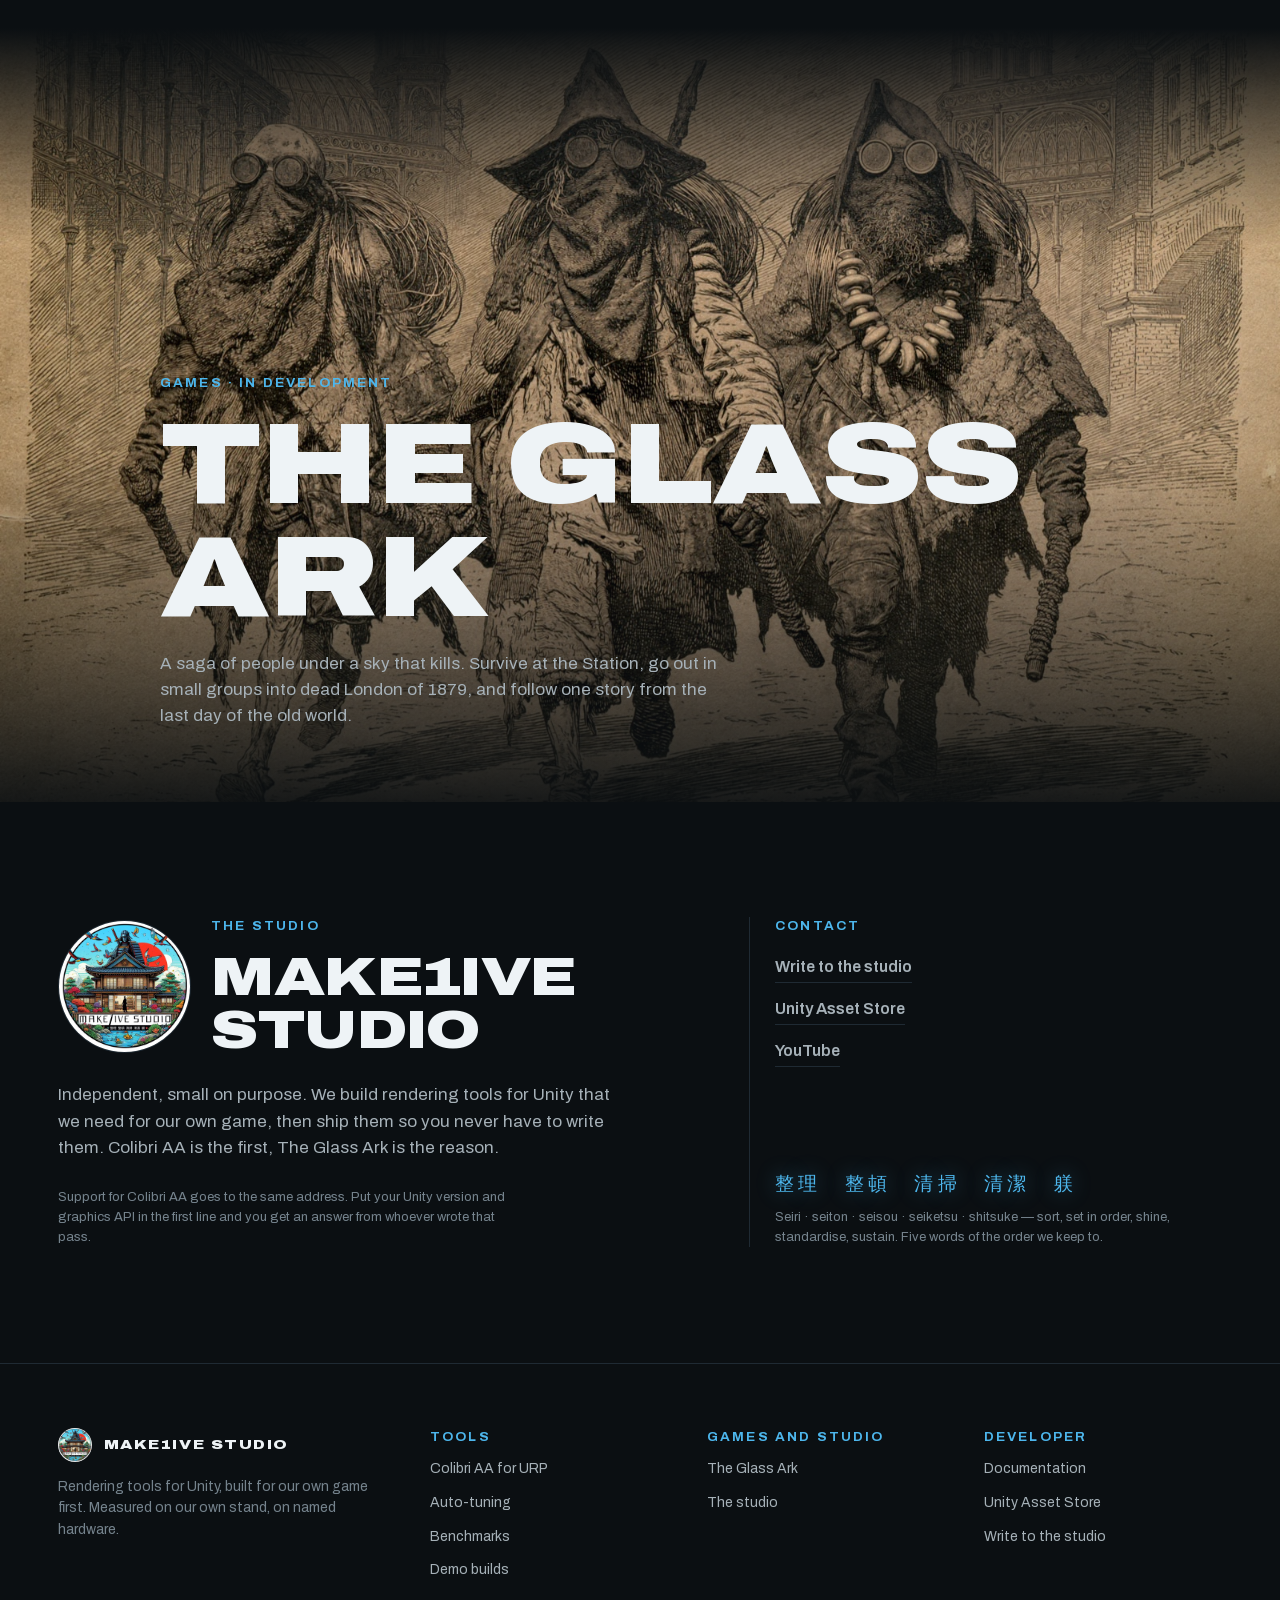
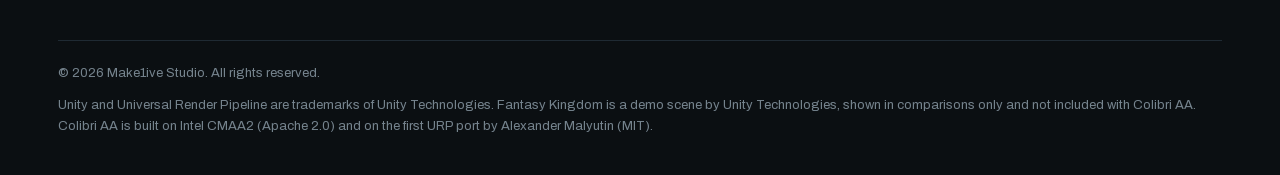
==== commit 3a3a8d3c: "Сайт: имя сайта Make1ive Studio в разметке WebSite, заголовок с заглавных (слово Максима 24.09)" ====
--- a/index.html
+++ b/index.html
@@ -3,14 +3,14 @@
 <head>
 <meta charset="utf-8">
 <meta name="viewport" content="width=device-width, initial-scale=1, viewport-fit=cover">
-<title>Colibri AA — ultralight anti-aliasing for Unity URP</title>
+<title>Colibri AA — Ultralight Anti-Aliasing for Unity URP</title>
 <meta name="description" content="Anti-aliasing for Unity 6 URP. Choose spatial CF/C2x or two-frame CT2x, compare with SMAA and TAA, and explore Colibri AA.">
 <link rel="canonical" href="https://make1ive.com/colibri-aa/">
 <link rel="icon" href="img/icon-32.png" sizes="32x32">
 <link rel="apple-touch-icon" href="img/icon-180.png">
 <meta property="og:type" content="website">
 <meta property="og:site_name" content="Make1ive Studio">
-<meta property="og:title" content="Colibri AA — ultralight anti-aliasing for Unity · No blur included">
+<meta property="og:title" content="Colibri AA — Ultralight Anti-Aliasing for Unity · No Blur Included">
 <meta property="og:description" content="Colibri AA is an ultra-fast anti-aliasing suite for Unity URP, built on CMAA2: the sharpest image with no blur, at the highest performance possible.">
 <meta property="og:url" content="https://make1ive.com/colibri-aa/">
 <meta property="og:image" content="https://make1ive.com/img/og.jpg">
@@ -18,12 +18,21 @@
 <meta property="og:image:height" content="630">
 <meta name="twitter:card" content="summary_large_image">
 <meta name="theme-color" content="#0b0f12">
-<!-- Разметка для Google: студия и два ролика со страницы (слово Максима 21.09, «4. Ок»). Сборщик сверяет ролики
+<!-- Разметка для Google: сайт, студия и два ролика со страницы (слово Максима 21.09, «4. Ок»). Узел WebSite с именем
+     «Make1ive Studio» — имя сайта в выдаче вместо домена, слово Максима 24.09. Сборщик сверяет ролики
      разметки с роликами страницы, см. check_seo в scripts/site_bundle.py. -->
 <script type="application/ld+json">
 {
  "@context": "https://schema.org",
  "@graph": [
+  {
+   "@type": "WebSite",
+   "@id": "https://make1ive.com/#website",
+   "name": "Make1ive Studio",
+   "alternateName": ["Make1ive"],
+   "url": "https://make1ive.com/",
+   "publisher": {"@id": "https://make1ive.com/#studio"}
+  },
   {
    "@type": "Organization",
    "@id": "https://make1ive.com/#studio",
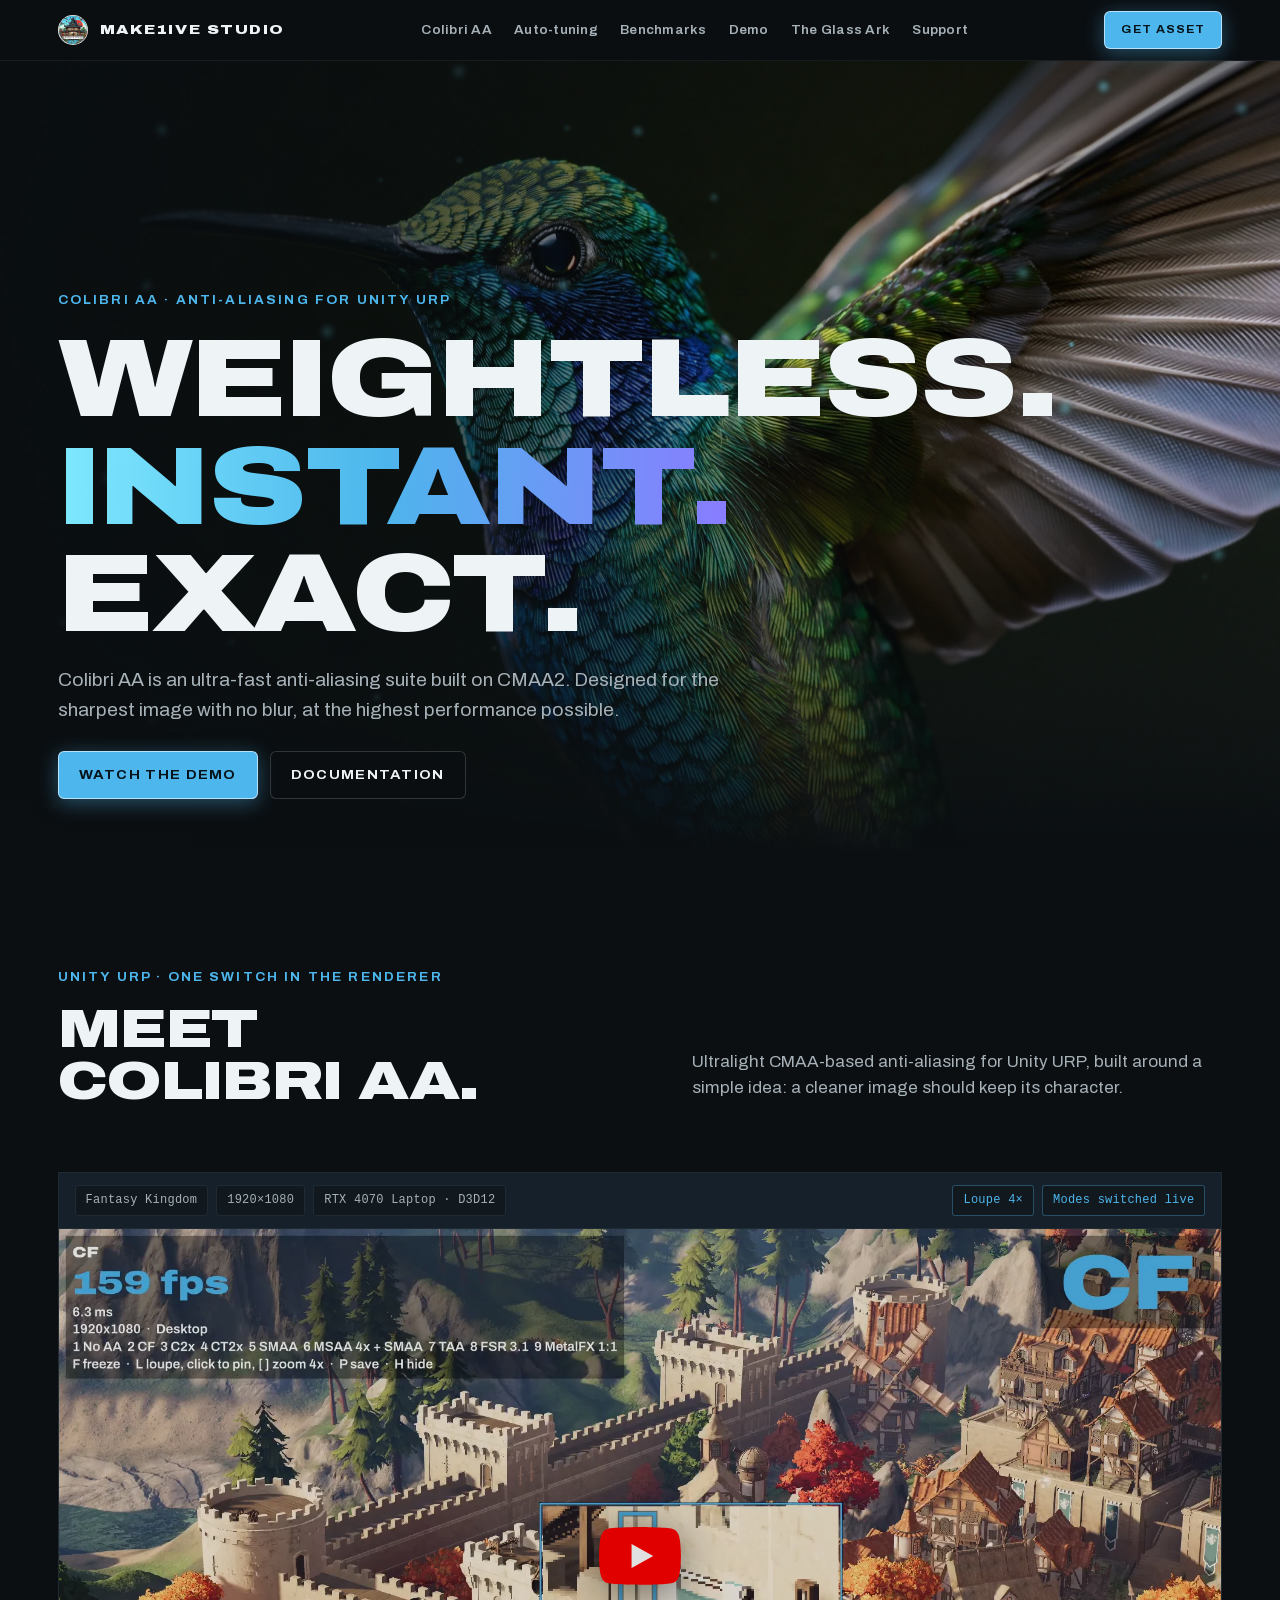
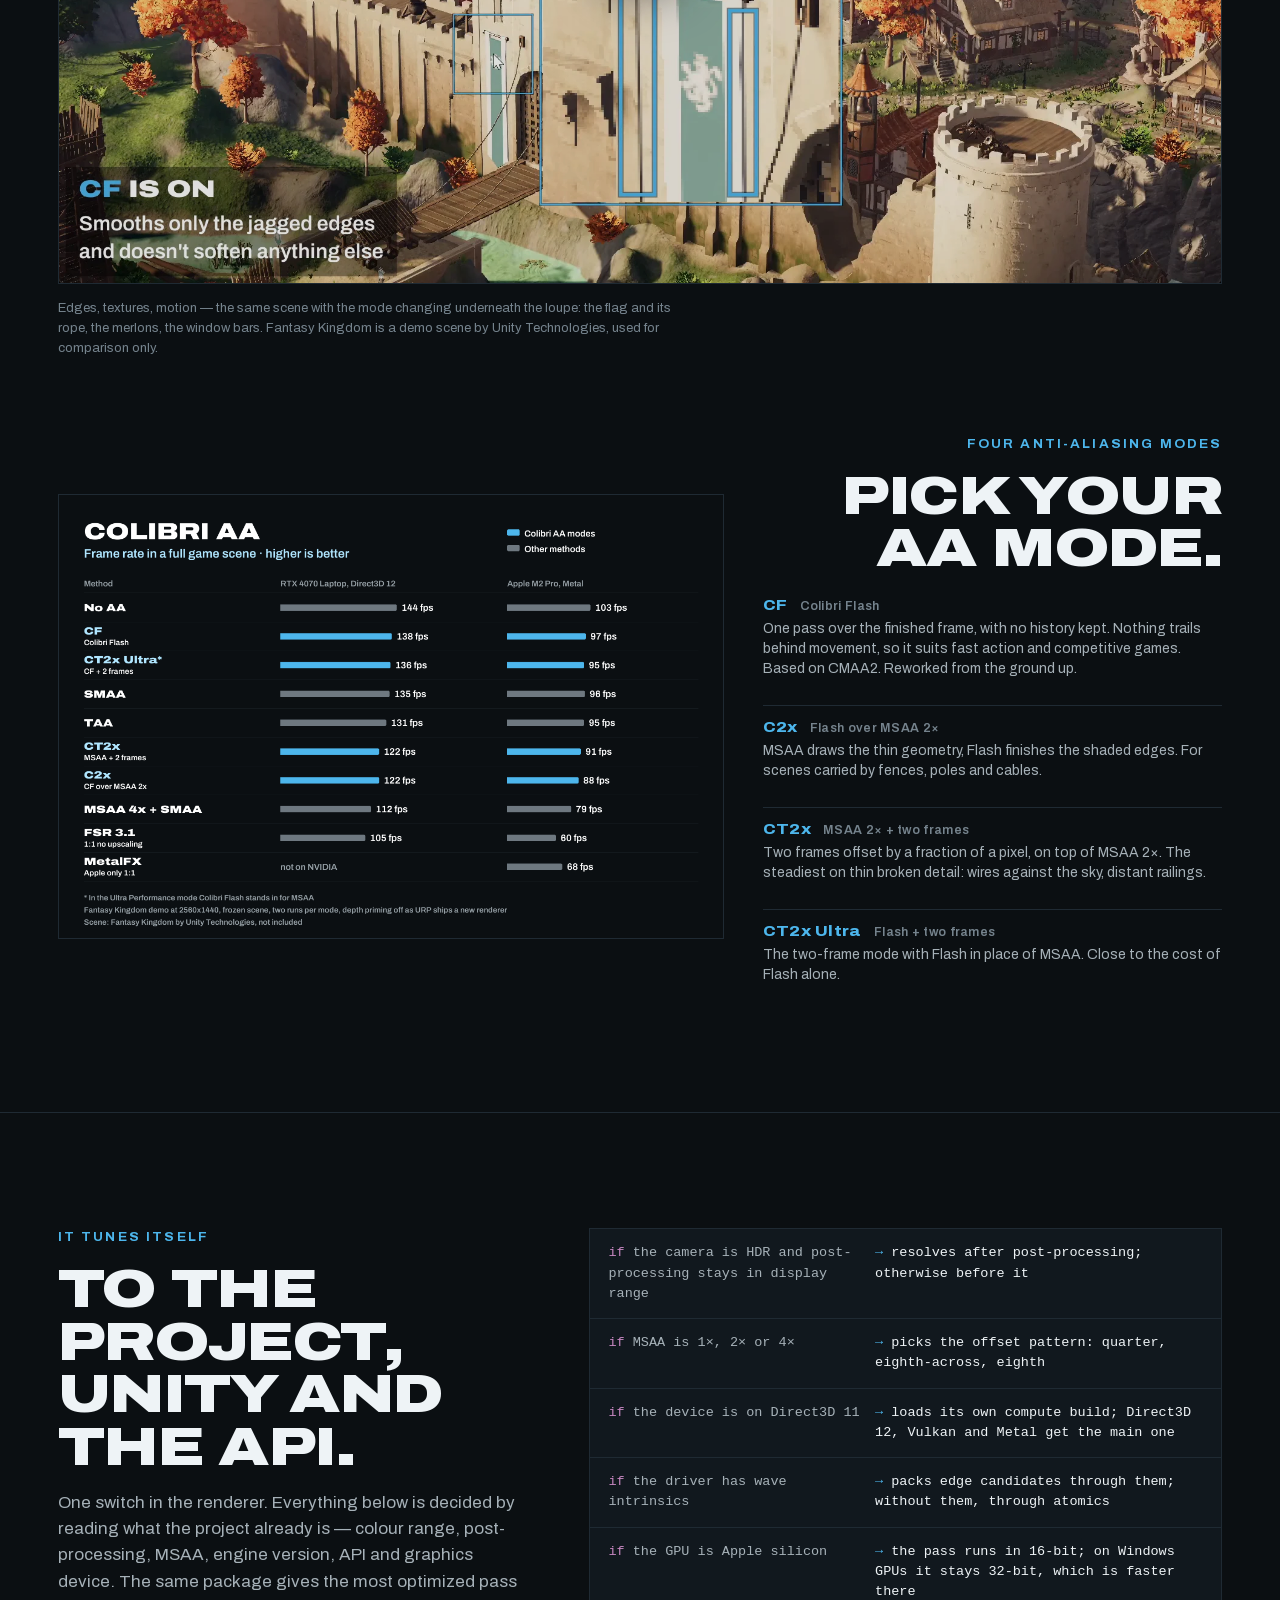
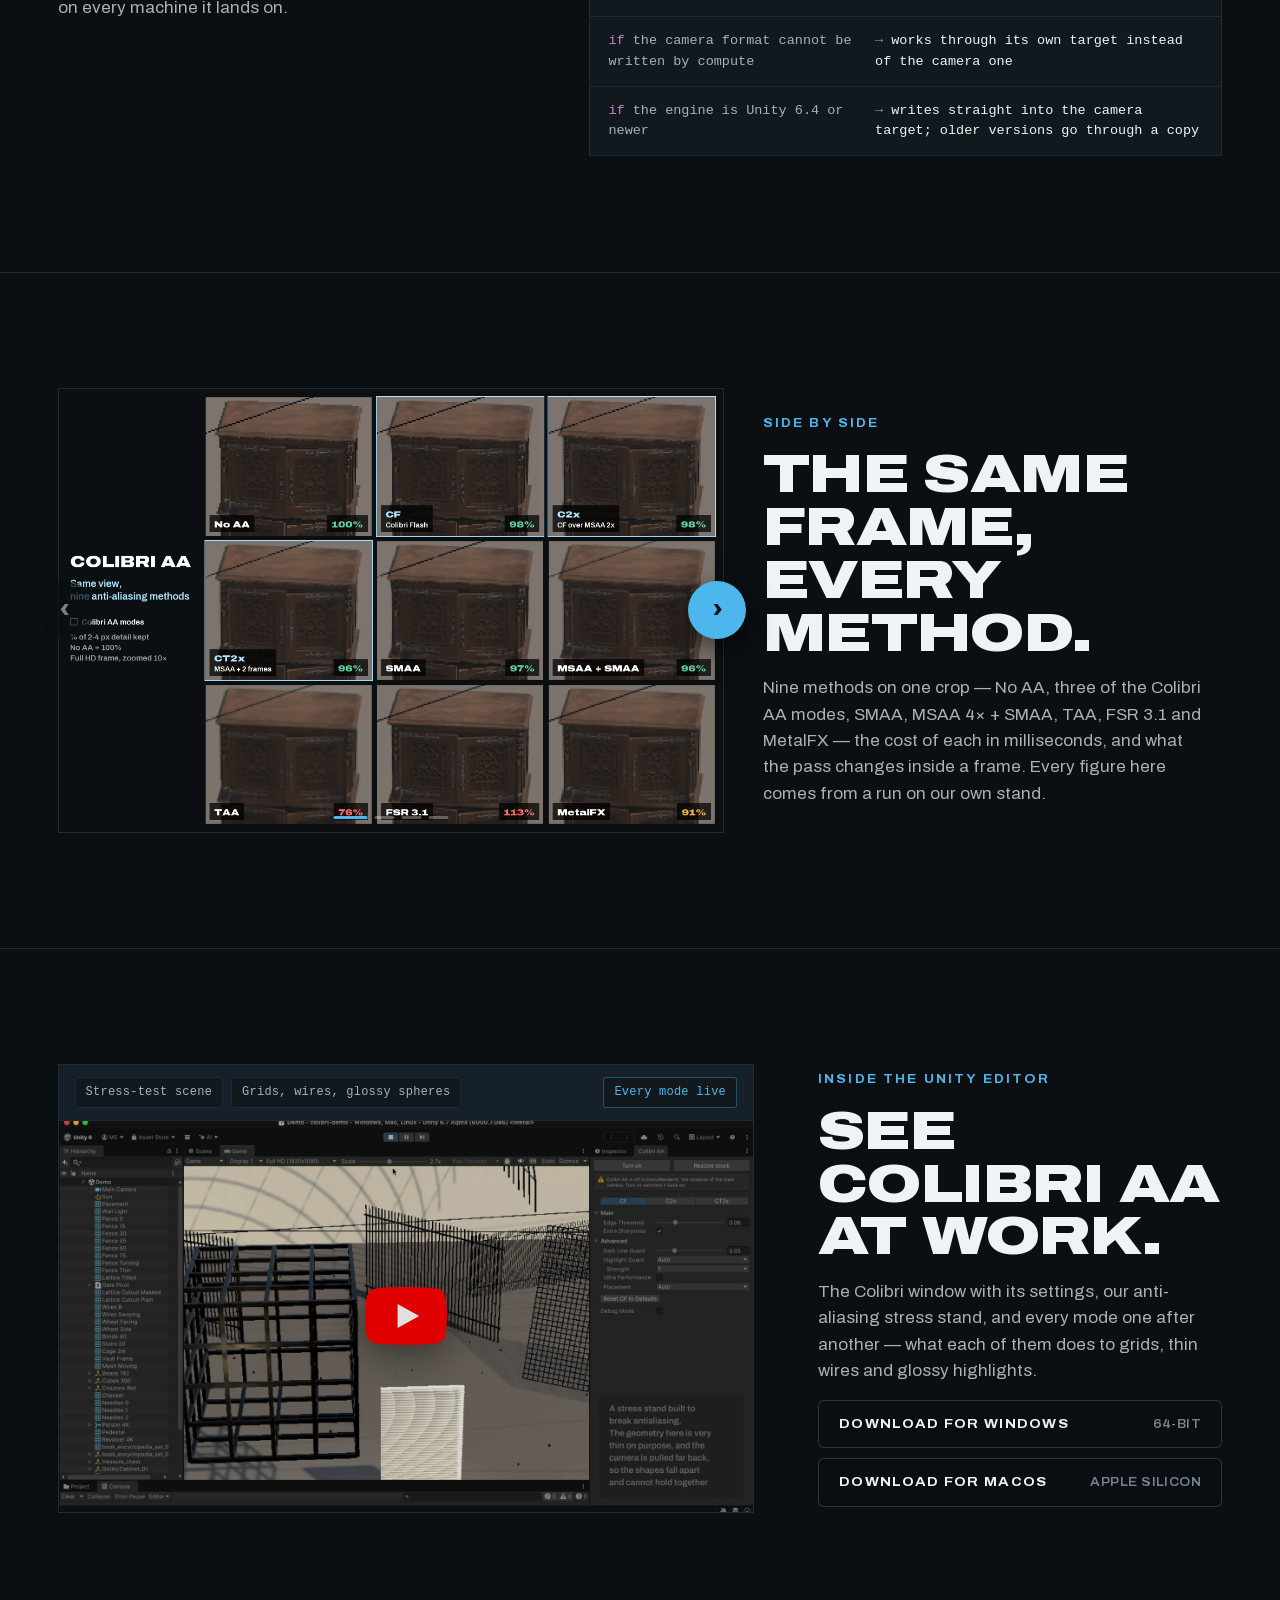
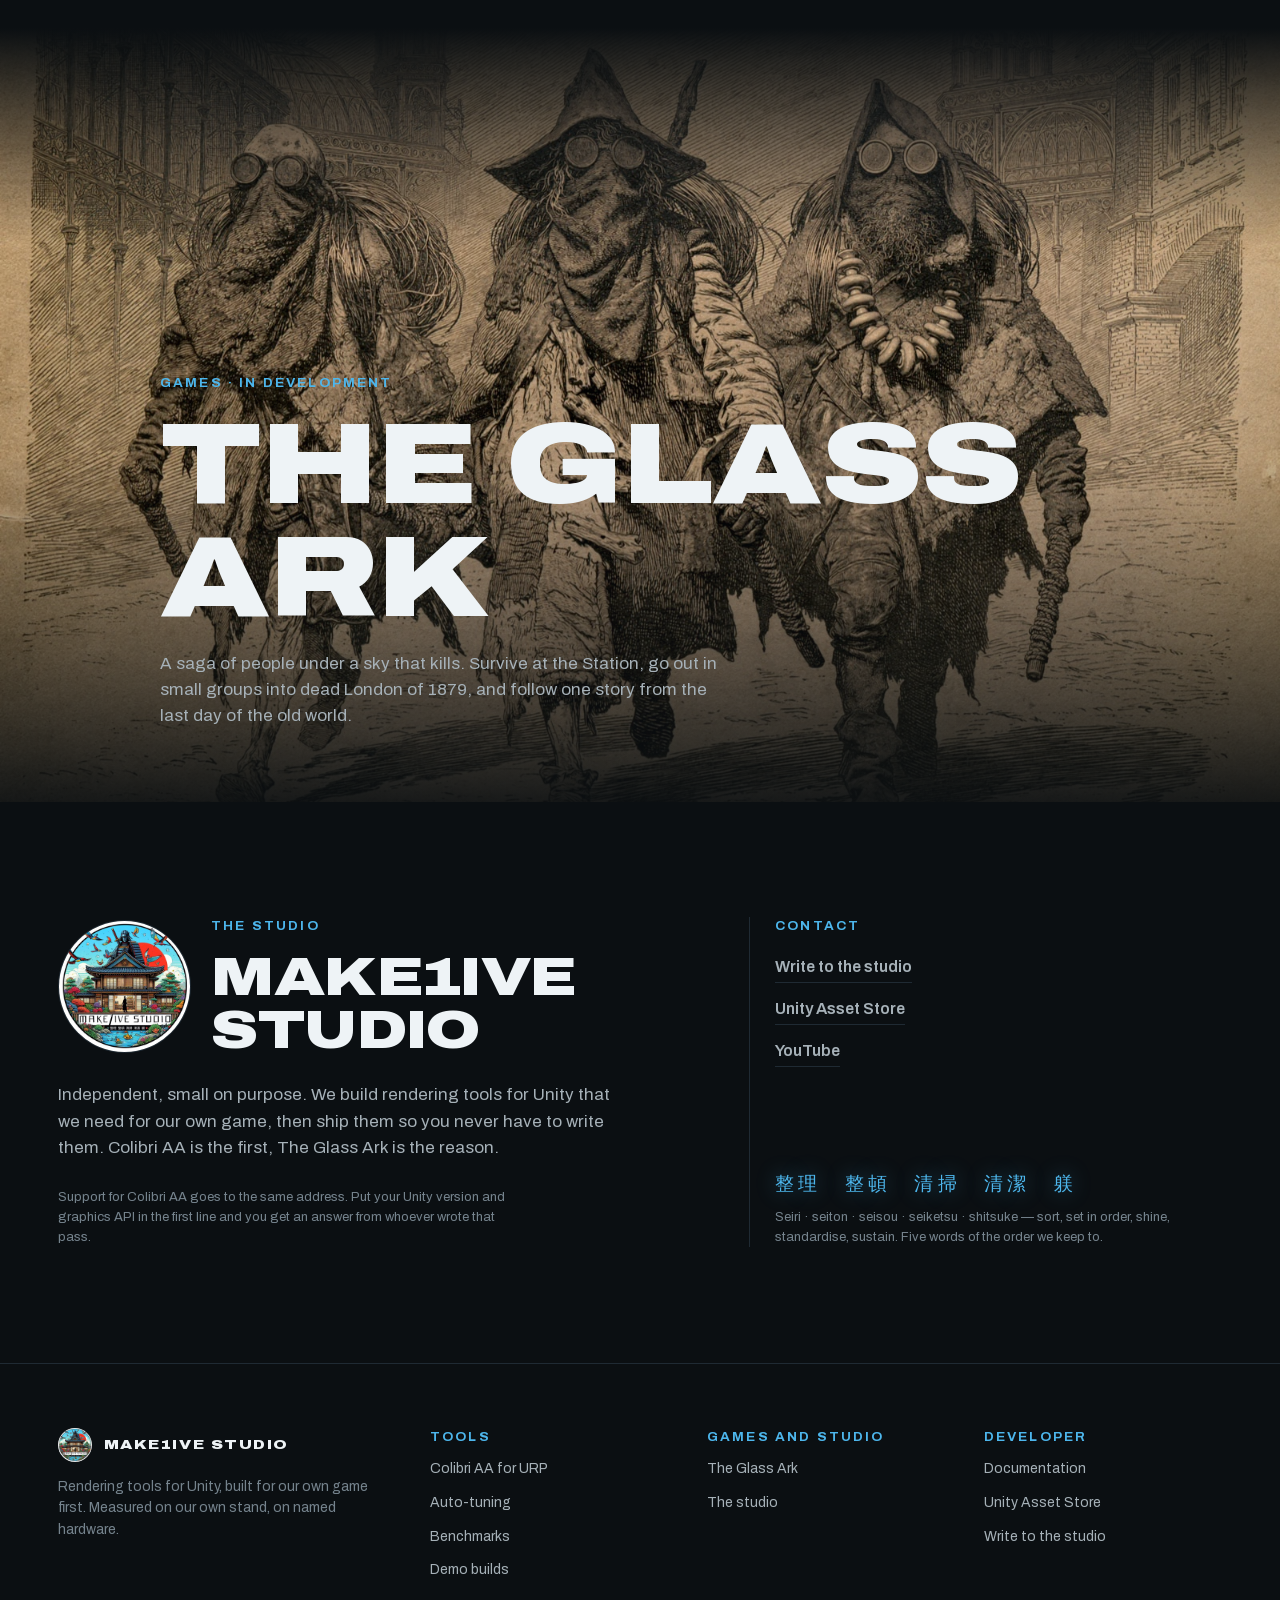
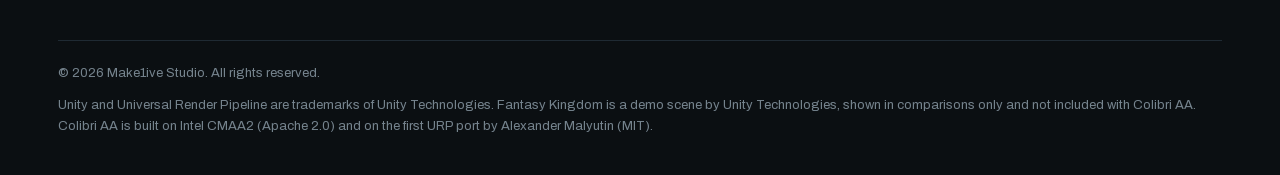
==== commit 5b540c10: "Colibri AA 1.1.0: документация — README 1.1 (Frame Shift, объяснения в консоли, исправленный пример " ====
--- a/index.html
+++ b/index.html
@@ -346,7 +346,7 @@
 </dialog>
 
 <script>
-  window.__docs = {"readme": "# Colibri AA: anti-aliasing for Unity URP\n\nThree anti-aliasing modes in one renderer feature, one mode at a time:\n\n- **CF** (Colibri Flash): morphological anti-aliasing of the frame, without MSAA.\n- **C2x**: Colibri Flash on top of MSAA 2x, or MSAA 4x with **MSAA 4x** in Advanced.\n- **CT2x** (Colibri Temporal): two frames with a sub-pixel camera offset blended on top of MSAA 2x. It runs on the main camera of\n  the renderer; **Every Camera** in Advanced runs it on every camera of the renderer, each with its own history.\n\n## Requirements\n\n- Unity 6.0 or newer with the Universal Render Pipeline 17.0.4 or newer, rendering through the Render Graph.\n- Compute shaders: Metal, Direct3D 11, Direct3D 12 or Vulkan.\n\n## Tested on\n\nThree states, and they mean different things. **Measured** — run and timed by us. **Runs** — run and looked at, without numbers.\n**Not tested** — we have no such device, and the package makes no promise about it.\n\n| | state |\n|---|---|\n| **Graphics API** | Direct3D 12 — measured · Direct3D 11, Vulkan, Metal — runs |\n| **Unity** | 6000.0 · 6000.3 · 6000.6 · 6000.7 — runs; the numbers in the store listing come from 6000.7 |\n| **URP** | 17.0 through 17.7 — runs. The upscaler framework of 17.3 and newer is read through reflection; on 17.0 the older field is used instead |\n| **GPU** | NVIDIA RTX 4070 Laptop — measured · Apple M2 Pro — runs |\n| **Rendering paths** | Forward, Forward+, Deferred, Deferred+, 2D — run; Deferred has no MSAA in URP, see Limitations |\n| **Colour space** | Linear and Gamma — run |\n| **VR** | not supported yet |\n| **Not tested at all** | consoles · Nintendo Switch · WebGPU · WebGL · hardware dynamic resolution |\n\n## Installation\n\n1. Install the package. The **Colibri AA** tab opens next to the Inspector.\n2. Press **Turn on**. Colibri AA is added to every renderer of the project's URP Assets, and their MSAA is set for the mode.\n3. Choose the mode: **CF**, **C2x** or **CT2x**. The settings of the mode are under **Main** and **Advanced**; hover a setting for\n   what it does. **Reset to Defaults** under each mode puts only that mode back to the factory values.\n\nThe window is under **Window > Rendering > Colibri AA**. The Colibri AA entry in a renderer asset has a button that opens it too.\n\nMSAA follows the mode while Colibri AA is on. **Restore stock** puts the MSAA values back and removes the Colibri AA lines Turn on\nadded. If a renderer loses its line or the line is switched off, **Turn on** becomes available again and switches it back on.\n\nTurn on also sets plain Bilinear scaling in the URP Assets that use an upscaler with its own anti-aliasing or sharpening (STP,\nFSR, MetalFX, DLSS), and a Render Scale of 1 where the upscaler rendered below it; Restore stock brings both back. While Colibri\nAA renders a camera, the camera's own anti-aliasing (FXAA, SMAA, TAA) is off for that frame; the camera component keeps its\nsetting.\n\n## Anti-aliasing menu in your game\n\nMost games let the player pick anti-aliasing in the settings. Colibri AA takes one line per menu item:\n\n```csharp\nusing Make1iveStudio.Colibri;\n\nColibriAA.Use(ColibriChoice.CF);    // Colibri Flash\nColibriAA.Use(ColibriChoice.CT2x);  // MSAA 2x and two frames\nColibriAA.Use(ColibriChoice.Off);   // Colibri AA off, the camera's own anti-aliasing works\n```\n\nThe call does the three things a hand-written menu has to remember:\n\n- It sets **every** Colibri AA line in the project. A project with a URP Asset per quality level has a line in each, so a quality\n  change made later in the same menu keeps the choice.\n- It sets the **MSAA** the mode is built on: C2x and CT2x need MSAA 2x, CF and Ultra need none.\n- With **Off** the lines stay in the renderers and do nothing, and the camera's own FXAA, SMAA or TAA works as usual. Colibri AA\n  turns the camera's anti-aliasing off only for the frames it anti-aliases itself, and never changes the camera component.\n\nThe choices are **Off**, **CF**, **C2x**, **CT2x** and **Ultra**. Ultra is CT2x with Colibri Flash in place of MSAA: it brings the\ntwo-frame blend to a project or a camera that renders without MSAA.\n\n### Each menu item in code\n\n| Menu item | Code |\n|---|---|\n| Off | `ColibriAA.Use(ColibriChoice.Off);` and the camera's anti-aliasing set to None |\n| FXAA, SMAA, TAA | `ColibriAA.Use(ColibriChoice.Off);` and the camera set to that anti-aliasing |\n| MSAA 4x | `ColibriAA.Use(ColibriChoice.Off, msaaWhenOff: 4);` |\n| CF, C2x, CT2x, Ultra | `ColibriAA.Use(ColibriChoice.CF);` and so on; nothing to set on the camera |\n\n**Off sets MSAA to 1x** unless you pass another count, because FXAA, SMAA and TAA run without MSAA.\n\n### A complete menu\n\nPut this script on any object, give it the main camera, fill a dropdown with the `Items` below in the same order, and hook `Pick`\nto the dropdown's **On Value Changed**.\n\n```csharp\nusing Make1iveStudio.Colibri;\nusing UnityEngine;\nusing UnityEngine.Rendering.Universal;\n\npublic class AntiAliasingMenu : MonoBehaviour\n{\n    public Camera mainCamera;\n\n    public static readonly string[] Items = { \"Off\", \"FXAA\", \"SMAA\", \"TAA\", \"MSAA 4x\", \"CF\", \"CT2x\" };\n\n    public void Pick(int item)\n    {\n        var camera = mainCamera.GetUniversalAdditionalCameraData();\n        camera.antialiasing = AntialiasingMode.None;\n        switch (Items[item])\n        {\n            case \"Off\":     ColibriAA.Use(ColibriChoice.Off); break;\n            case \"FXAA\":    ColibriAA.Use(ColibriChoice.Off); camera.antialiasing = AntialiasingMode.FastApproximateAntialiasing; break;\n            case \"SMAA\":    ColibriAA.Use(ColibriChoice.Off); camera.antialiasing = AntialiasingMode.SubpixelMorphologicalAntiAliasing; break;\n            case \"TAA\":     ColibriAA.Use(ColibriChoice.Off); camera.antialiasing = AntialiasingMode.TemporalAntiAliasing; break;\n            case \"MSAA 4x\": ColibriAA.Use(ColibriChoice.Off, msaaWhenOff: 4); break;\n            case \"CF\":      ColibriAA.Use(ColibriChoice.CF); break;\n            case \"CT2x\":    ColibriAA.Use(ColibriChoice.CT2x); break;\n        }\n    }\n}\n```\n\n### Good to know\n\n- **`ColibriAA.Current`** tells which choice the game renders with — the line of the renderer the main camera draws with, or\n  of the default renderer when there is no main camera — to show it as selected when the menu opens.\n- **Until the first call** the lines run as **Turn on** left them, in the mode chosen in the window.\n- **In Play Mode in the editor** whatever `Use` changes is put back when Play Mode ends, so trying the menu leaves the project as it\n  was. Called outside Play Mode, from an editor script, the change stays.\n- **C2x and CT2x need a camera with Allow MSAA on.** If your camera has it off, offer CF and Ultra: they need no MSAA.\n- **`ColibriAA.Available(choice, camera)`** answers whether a menu item does what its name says here, and\n  **`ColibriAA.Unavailable(choice, camera)`** gives the reason in one sentence, or an empty string. A renderer without a\n  Colibri AA line, a camera with Allow MSAA off, a Render Texture without multisampling, a Deferred renderer, an overlay\n  camera, XR, a Pixel Perfect camera the line leaves alone, a temporal upscaler on the camera, CT2x on a camera that is not\n  the main one while Every Camera is off, Render Graph compatibility mode, and a device that cannot run the Colibri Flash\n  kernels or the CT2x shader are what it catches. Asking changes nothing in the project or the scene. Hide such an item, or grey it out and show the reason — without it the player\n  picks C2x and gets CF.\n\n## Camera cuts\n\nCT2x and Ultra blend each frame with the one before it. On a cut — a new shot in a cutscene, a respawn, a teleport — tell the\ncamera for the first frame of the new shot, with the flag URP's own TAA reads:\n\n```csharp\nmainCamera.GetUniversalAdditionalCameraData().resetHistory = true;\n```\n\nThat frame is drawn without the previous one, and URP clears the flag by itself. Without it, the first frame of the new shot still\ncarries the old one, blended in.\n\n## Removing the package\n\nPress **Restore stock** before you remove the package. Otherwise the renderers keep an entry whose script is gone, the URP Assets keep\nthe MSAA and scaling of the mode, and materials with the **Colibri AA/Lit** shader have no shader to render with.\n\n## Anti-Shimmer\n\nSmall highlights on curved and bumpy surfaces flicker in motion. **Anti-Shimmer** (Main of C2x and CT2x) spreads such highlights\nslightly before they can flicker. The filter works inside the surface shader, before lighting:\n\n- **Materials:** select the **Colibri AA/Lit** shader. It is the URP Lit shader with the filter inside, built by the package from the\n  Lit shader of the installed URP, so it keeps every Lit setting and follows URP updates.\n- **Hand-written shader:** in the lit passes, `#pragma multi_compile_fragment _ COLIBRI_SPECULAR_AA` and\n  `#include \"Packages/com.make1ive.colibri/ShaderLibrary/ColibriSpecularAA.hlsl\"`, then in the fragment stage, before\n  lighting: `smoothness = ColibriSpecularAA(smoothness, geometricNormalWS);`\n- **Shader Graph:** a Boolean Keyword `COLIBRI_SPECULAR_AA` (Multi Compile, Global) and a Custom Function node with\n  `ColibriSpecularAA.hlsl` as the source and `ColibriSpecularAA` as the name; inputs Smoothness (Float) and NormalWS (Vector 3,\n  world-space normal), output Out into Smoothness.\n\nColibri AA enables the filter only for the cameras it renders while Anti-Shimmer is on. Otherwise the shaders are compiled without it,\nand it costs nothing.\n\n## Upscalers\n\n**Turn on** puts the URP Assets that use an upscaler with its own anti-aliasing or sharpening (STP, FSR, MetalFX, DLSS) back to plain\nBilinear scaling, and **Restore stock** brings the upscaler back. Where such an asset rendered below full size, Turn on also sets its\nRender Scale to 1, because plain scaling would blur the smaller frame. The frame then costs more: a Render Scale of 0.75 drew 0.56\nof the pixels, and full size draws 1.78 times as many. Restore stock puts the Render Scale back as well.\n\nIf the game lets the player pick an upscaler at runtime, Colibri AA steps aside by itself: on a camera anti-aliased by a temporal\nupscaler — STP, DLSS, FSR 2 and 3, MetalFX — the line does nothing and says so once in the console. Switch Colibri AA off while such\nan upscaler is on, and give the player's choice back when the upscaler is turned off:\n\n```csharp\nColibriAA.Use(upscalerOn ? ColibriChoice.Off : playerChoice);\n```\n\nFSR 1.0 does not anti-alias the frame: Colibri AA keeps working with it.\n\n## Limitations\n\n- **CT2x without Anti-Ghosting** takes motion from the camera and depth only, which costs less; fast moving objects can leave a\n  trail. **Anti-Ghosting** gives them their own motion vectors and removes the trail at the cost of drawing them once more. Do\n  not turn it on just in case: the trail is often invisible to the eye, and we had to build dedicated scenes just to see it.\n- **The camera renders into an intermediate texture** while Colibri AA works on it. In a project where URP would otherwise draw\n  straight to the screen — post-processing, HDR, MSAA, the depth texture and the opaque texture all off — this adds that texture and a\n  copy to the screen on top of the anti-aliasing itself. Measured on the RTX 4070 Laptop with Direct3D 12 at 2560×1440, the addition\n  could not be told apart from the measurement noise of about 0.01 ms per frame.\n- **A frame without HDR is an 8-bit sRGB texture in the Linear colour space,** and on Direct3D 12, Direct3D 11 and Vulkan a compute\n  shader cannot write it. Colibri Flash then works in a texture of its own and copies the frame in first: 0.05 ms per frame at\n  2560×1440 on the same machine. Metal writes such a frame directly.\n- **Deferred and Deferred+ rendering paths** have no MSAA in URP: C2x runs as CF, and CT2x blends two frames without MSAA.\n- **MSAA is often off in a URP project by its author's choice, and then C2x and CT2x run without it.** A camera with Allow MSAA\n  off gets no multisampling whatever the URP Asset holds. Projects built around screen-space effects — ambient occlusion, fog,\n  decals — commonly ship that way, because those effects read the depth texture and with MSAA the pipeline has to produce it by\n  a pass of its own. Unity's own Fantasy Kingdom sample is one: every quality level ships MSAA 1 and the camera has Allow MSAA\n  off. **CF and Ultra Performance need no MSAA and run in any of these projects;** for C2x and CT2x the camera has to allow it.\n  The window says so when it happens.\n- **The 2D renderer** draws straight to the screen unless something asks it for an intermediate texture, so the line asks for one while\n  it works. CF and C2x anti-alias sprites there. CT2x blends two frames without motion vectors, which the 2D renderer never draws:\n  moving sprites leave a trail, and with **Anti-Ghosting** on CT2x does not run at all there and says so once in the console.\n- **Pixel Perfect Camera:** a camera with that component is left alone, since the staircase of pixel art is meant to be seen. The\n  **Pixel Perfect Camera** setting, shown for a 2D renderer, anti-aliases it anyway.\n- **Overlay cameras** of a camera stack are not anti-aliased by Colibri Flash: they draw on top of the frame their base camera has\n  already anti-aliased. Material previews and reflection probes are not anti-aliased either.\n- **Colibri Flash builds its edge lists with atomic operations of compute shaders.** Where the device has no wave intrinsics, Colibri AA\n  checks once at startup that these operations work; if they do nothing, Colibri Flash turns itself off with one warning instead of\n  leaving a black frame, and CT2x on MSAA keeps working.\n- **XR and stereo rendering** are not supported: XR cameras are rendered without Colibri AA.\n- **Render Graph compatibility mode** of Unity 6.0 to 6.3 is not supported: Colibri AA stays off there, logs one warning, and the\n  window says where to turn the mode off.\n- **On a URP version whose internals have moved**, Colibri AA falls back rather than fails: it copies the frame where it would\n  otherwise write into the camera colour directly, and builds its copy of the Lit shader without Anti-Shimmer if URP no longer\n  calls the function the filter replaces. Both leave a message in the console, and Debug Mode names the path that was taken. The\n  frame is correct in either case; the fallback costs one full-frame copy.\n\n## Debug Mode\n\nTurn on **Debug Mode** at the bottom of the settings when something looks wrong, and reproduce the problem. Colibri AA rewrites a\nreport every two seconds while a camera renders with it: the device, the URP Asset and renderers, the Colibri AA settings, every\ncamera and what Colibri AA did for it, the pass counters, automatic checks, and the errors logged meanwhile. **Show Report** opens\nits folder: `Logs/ColibriAA/ColibriAA-Report.txt` in the project, or `ColibriAA-Report.txt` in `Application.persistentDataPath`\nin a player. Send the file with your problem report. Debug Mode changes nothing in the image; turn it off before shipping.\n\n## License\n\nColibri AA is licensed under the [Unity Asset Store EULA](https://unity.com/legal/as-terms), see [`LICENSE`](LICENSE). It includes\nthird-party code under its own licenses, in [`THIRD_PARTY_LICENSES`](THIRD_PARTY_LICENSES): a modified version of Intel's\n[CMAA2](https://github.com/GameTechDev/CMAA2) under the Apache License 2.0, code derived from Alexander Malyutin's Unity URP port of\nCMAA2 under the MIT License, and color packing code from Microsoft MiniEngine under the MIT License.\n", "guide": "Colibri AA — setup in four steps\n\n1. Import the package into a Unity 6 project that uses the Universal Render Pipeline.\n2. Open Window ▸ Rendering ▸ Colibri AA and press Turn on. The window adds the render feature to every\n   URP renderer in the project, sets the MSAA level the chosen mode needs, and keeps a backup\n   of what it changed.\n3. Pick a mode: CF, C2x, CT2x or CT2x Ultra. Everything else stays on Auto — the pass reads\n   the colour range, post-processing, MSAA, engine version and graphics API by itself.\n4. From game code, switch modes with one call:\n\n       Make1iveStudio.Colibri.ColibriAA.Use(Make1iveStudio.Colibri.ColibriChoice.CF);\n\nRestore stock puts the project back exactly as it was: the feature rows are removed and the\nMSAA levels return to the saved values.\n\nSupport: write to the studio at [make1ive.com/colibri-aa](https://make1ive.com/colibri-aa) with your Unity version and\ngraphics API in the first line.\n"};
+  window.__docs = {"readme": "# Colibri AA: anti-aliasing for Unity URP\n\nThree anti-aliasing modes in one renderer feature, one mode at a time:\n\n- **CF** (Colibri Flash): morphological anti-aliasing of the frame, without MSAA.\n- **C2x**: Colibri Flash on top of MSAA 2x, or MSAA 4x with **MSAA 4x** in Advanced.\n- **CT2x** (Colibri Temporal): two frames with a sub-pixel camera offset blended on top of MSAA 2x. It runs on the main camera of\n  the renderer; **Every Camera** in Advanced runs it on every camera of the renderer, each with its own history. **Frame Shift**\n  in Main sets how far apart the two frames are: smaller is sharper with more shimmer in motion, larger is softer and steadier,\n  closer to TAA.\n\n## Requirements\n\n- Unity 6.0 or newer with the Universal Render Pipeline 17.0.4 or newer, rendering through the Render Graph.\n- Compute shaders: Metal, Direct3D 11, Direct3D 12 or Vulkan.\n\n## Tested on\n\nThree states, and they mean different things. **Measured** — run and timed by us. **Runs** — run and looked at, without numbers.\n**Not tested** — we have no such device, and the package makes no promise about it.\n\n| | state |\n|---|---|\n| **Graphics API** | Direct3D 12 — measured · Direct3D 11, Vulkan, Metal — runs |\n| **Unity** | 6000.0 · 6000.3 · 6000.6 · 6000.7 — runs; the numbers in the store listing come from 6000.7 |\n| **URP** | 17.0 through 17.7 — runs. The upscaler framework of 17.3 and newer is read through reflection; on 17.0 the older field is used instead |\n| **GPU** | NVIDIA RTX 4070 Laptop — measured · Apple M2 Pro — runs |\n| **Rendering paths** | Forward, Forward+, Deferred, Deferred+, 2D — run; Deferred has no MSAA in URP, see Limitations |\n| **Colour space** | Linear and Gamma — run |\n| **VR** | not supported yet |\n| **Not tested at all** | consoles · Nintendo Switch · WebGPU · WebGL · hardware dynamic resolution |\n\n## Installation\n\n1. Install the package. The **Colibri AA** tab opens next to the Inspector.\n2. Press **Turn on**. Colibri AA is added to every renderer of the project's URP Assets, and their MSAA is set for the mode.\n3. Choose the mode: **CF**, **C2x** or **CT2x**. The settings of the mode are under **Main** and **Advanced**; hover a setting for\n   what it does. **Reset to Defaults** under each mode puts only that mode back to the factory values.\n\nThe window is under **Window > Rendering > Colibri AA**. The Colibri AA entry in a renderer asset has a button that opens it too.\n\n**Turn on** sets the MSAA the mode is built on, and while Colibri AA is on, a mode chosen in the window sets it too. **Restore\nstock** puts the MSAA values back and removes the Colibri AA lines Turn on added. If a renderer loses its line, the line is\nswitched off, or something lowers the MSAA of a URP Asset below the mode — a script, a quality change, a hand edit — **Turn on**\nbecomes available again and puts it right, and the window says what it found.\n\nTurn on also sets plain Bilinear scaling in the URP Assets that use an upscaler with its own anti-aliasing or sharpening (STP,\nFSR, MetalFX, DLSS), and a Render Scale of 1 where the upscaler rendered below it; Restore stock brings both back. While Colibri\nAA renders a camera, the camera's own anti-aliasing (FXAA, SMAA, TAA) is off for that frame; the camera component keeps its\nsetting.\n\n## Anti-aliasing menu in your game\n\nMost games let the player pick anti-aliasing in the settings. Colibri AA takes one line per menu item:\n\n```csharp\nusing Make1iveStudio.Colibri;\n\nColibriAA.Use(ColibriChoice.CF);    // Colibri Flash\nColibriAA.Use(ColibriChoice.CT2x);  // MSAA 2x and two frames\nColibriAA.Use(ColibriChoice.Off);   // Colibri AA off, the camera's own anti-aliasing works\n```\n\nThe call does the three things a hand-written menu has to remember:\n\n- It sets **every** Colibri AA line in the project. A project with a URP Asset per quality level has a line in each, so a quality\n  change made later in the same menu keeps the choice.\n- It sets the **MSAA** the mode is built on: C2x and CT2x need MSAA 2x, CF and Ultra need none.\n- With **Off** the lines stay in the renderers and do nothing, and the camera's own FXAA, SMAA or TAA works as usual. Colibri AA\n  turns the camera's anti-aliasing off only for the frames it anti-aliases itself, and never changes the camera component.\n\nThe choices are **Off**, **CF**, **C2x**, **CT2x** and **Ultra**. Ultra is CT2x with Colibri Flash in place of MSAA: it brings the\ntwo-frame blend to a project or a camera that renders without MSAA.\n\n### Each menu item in code\n\n| Menu item | Code |\n|---|---|\n| Off | `ColibriAA.Use(ColibriChoice.Off);` and the camera's anti-aliasing set to None |\n| FXAA, SMAA, TAA | `ColibriAA.Use(ColibriChoice.Off);` and the camera set to that anti-aliasing |\n| MSAA 4x | `ColibriAA.Use(ColibriChoice.Off, msaaWhenOff: 4);` and the camera's anti-aliasing set to None |\n| CF, C2x, CT2x, Ultra | `ColibriAA.Use(ColibriChoice.CF);` and so on; nothing to set on the camera |\n\n**Off sets MSAA to 1x** unless you pass another count, because FXAA, SMAA and TAA run without MSAA.\n\n### A complete menu\n\nPut this script on any object, give it the main camera, fill a dropdown with the `Items` below in the same order, and hook `Pick`\nto the dropdown's **On Value Changed**.\n\n```csharp\nusing Make1iveStudio.Colibri;\nusing UnityEngine;\nusing UnityEngine.Rendering.Universal;\n\npublic class AntiAliasingMenu : MonoBehaviour\n{\n    public Camera mainCamera;\n\n    public static readonly string[] Items = { \"Off\", \"FXAA\", \"SMAA\", \"TAA\", \"MSAA 4x\", \"CF\", \"CT2x\" };\n\n    public void Pick(int item)\n    {\n        var camera = mainCamera.GetUniversalAdditionalCameraData();\n        switch (Items[item])\n        {\n            case \"Off\":     ColibriAA.Use(ColibriChoice.Off); camera.antialiasing = AntialiasingMode.None; break;\n            case \"FXAA\":    ColibriAA.Use(ColibriChoice.Off); camera.antialiasing = AntialiasingMode.FastApproximateAntialiasing; break;\n            case \"SMAA\":    ColibriAA.Use(ColibriChoice.Off); camera.antialiasing = AntialiasingMode.SubpixelMorphologicalAntiAliasing; break;\n            case \"TAA\":     ColibriAA.Use(ColibriChoice.Off); camera.antialiasing = AntialiasingMode.TemporalAntiAliasing; break;\n            case \"MSAA 4x\": ColibriAA.Use(ColibriChoice.Off, msaaWhenOff: 4); camera.antialiasing = AntialiasingMode.None; break;\n            // The Colibri AA modes leave the camera as it is: Colibri AA turns its anti-aliasing off only for the frames it renders.\n            case \"CF\":      ColibriAA.Use(ColibriChoice.CF); break;\n            case \"CT2x\":    ColibriAA.Use(ColibriChoice.CT2x); break;\n        }\n    }\n}\n```\n\n### Good to know\n\n- **`ColibriAA.Current`** tells which choice the game renders with — the line of the renderer the main camera draws with, or\n  of the default renderer when there is no main camera — to show it as selected when the menu opens.\n- **Until the first call** the lines run as **Turn on** left them, in the mode chosen in the window.\n- **In Play Mode in the editor** whatever `Use` changes is put back when Play Mode ends, so trying the menu leaves the project as it\n  was. Called outside Play Mode, from an editor script, the change stays.\n- **In the editor every `Use` call that changes something writes one line to the console:** what it changed and which method of the\n  game called it. A menu that applies a saved choice when the game starts shows up there.\n- **C2x or CT2x on a camera without the MSAA they are built on writes one warning in the editor,** naming the cause: the camera's\n  Allow MSAA, its Render Texture, or the MSAA of the URP Asset.\n- **C2x and CT2x need a camera with Allow MSAA on.** If your camera has it off, offer CF and Ultra: they need no MSAA.\n- **`ColibriAA.Available(choice, camera)`** answers whether a menu item does what its name says here, and\n  **`ColibriAA.Unavailable(choice, camera)`** gives the reason in one sentence, or an empty string. A renderer without a\n  Colibri AA line, a camera with Allow MSAA off, a Render Texture without multisampling, a Deferred renderer, an overlay\n  camera, XR, a Pixel Perfect camera the line leaves alone, a temporal upscaler on the camera, CT2x on a camera that is not\n  the main one while Every Camera is off, Render Graph compatibility mode, and a device that cannot run the Colibri Flash\n  kernels or the CT2x shader are what it catches. Asking changes nothing in the project or the scene. Hide such an item, or grey it out and show the reason — without it the player\n  picks C2x and gets CF.\n\n## Camera cuts\n\nCT2x and Ultra blend each frame with the one before it. On a cut — a new shot in a cutscene, a respawn, a teleport — tell the\ncamera for the first frame of the new shot, with the flag URP's own TAA reads:\n\n```csharp\nmainCamera.GetUniversalAdditionalCameraData().resetHistory = true;\n```\n\nThat frame is drawn without the previous one, and URP clears the flag by itself. Without it, the first frame of the new shot still\ncarries the old one, blended in.\n\n## Removing the package\n\nPress **Restore stock** before you remove the package. Otherwise the renderers keep an entry whose script is gone, the URP Assets keep\nthe MSAA and scaling of the mode, and materials with the **Colibri AA/Lit** shader have no shader to render with.\n\n## Anti-Shimmer\n\nSmall highlights on curved and bumpy surfaces flicker in motion. **Anti-Shimmer** (Main of C2x and CT2x) spreads such highlights\nslightly before they can flicker. The filter works inside the surface shader, before lighting:\n\n- **Materials:** select the **Colibri AA/Lit** shader. It is the URP Lit shader with the filter inside, built by the package from the\n  Lit shader of the installed URP, so it keeps every Lit setting and follows URP updates.\n- **Hand-written shader:** in the lit passes, `#pragma multi_compile_fragment _ COLIBRI_SPECULAR_AA` and\n  `#include \"Packages/com.make1ive.colibri/ShaderLibrary/ColibriSpecularAA.hlsl\"`, then in the fragment stage, before\n  lighting: `smoothness = ColibriSpecularAA(smoothness, geometricNormalWS);`\n- **Shader Graph:** a Boolean Keyword `COLIBRI_SPECULAR_AA` (Multi Compile, Global) and a Custom Function node with\n  `ColibriSpecularAA.hlsl` as the source and `ColibriSpecularAA` as the name; inputs Smoothness (Float) and NormalWS (Vector 3,\n  world-space normal), output Out into Smoothness.\n\nColibri AA enables the filter only for the cameras it renders while Anti-Shimmer is on. Otherwise the shaders are compiled without it,\nand it costs nothing.\n\n## Upscalers\n\n**Turn on** puts the URP Assets that use an upscaler with its own anti-aliasing or sharpening (STP, FSR, MetalFX, DLSS) back to plain\nBilinear scaling, and **Restore stock** brings the upscaler back. Where such an asset rendered below full size, Turn on also sets its\nRender Scale to 1, because plain scaling would blur the smaller frame. The frame then costs more: a Render Scale of 0.75 drew 0.56\nof the pixels, and full size draws 1.78 times as many. Restore stock puts the Render Scale back as well.\n\nIf the game lets the player pick an upscaler at runtime, Colibri AA steps aside by itself: on a camera anti-aliased by a temporal\nupscaler — STP, DLSS, FSR 2 and 3, MetalFX — the line does nothing and says so once in the console. Switch Colibri AA off while such\nan upscaler is on, and give the player's choice back when the upscaler is turned off:\n\n```csharp\nColibriAA.Use(upscalerOn ? ColibriChoice.Off : playerChoice);\n```\n\nFSR 1.0 does not anti-alias the frame: Colibri AA keeps working with it.\n\n## Limitations\n\n- **CT2x without Anti-Ghosting** takes motion from the camera and depth only, which costs less; fast moving objects can leave a\n  trail. **Anti-Ghosting** gives them their own motion vectors and removes the trail at the cost of drawing them once more. Do\n  not turn it on just in case: the trail is often invisible to the eye, and we had to build dedicated scenes just to see it.\n- **The camera renders into an intermediate texture** while Colibri AA works on it. In a project where URP would otherwise draw\n  straight to the screen — post-processing, HDR, MSAA, the depth texture and the opaque texture all off — this adds that texture and a\n  copy to the screen on top of the anti-aliasing itself. Measured on the RTX 4070 Laptop with Direct3D 12 at 2560×1440, the addition\n  could not be told apart from the measurement noise of about 0.01 ms per frame.\n- **A frame without HDR is an 8-bit sRGB texture in the Linear colour space,** and on Direct3D 12, Direct3D 11 and Vulkan a compute\n  shader cannot write it. Colibri Flash then works in a texture of its own and copies the frame in first: 0.05 ms per frame at\n  2560×1440 on the same machine. Metal writes such a frame directly.\n- **Deferred and Deferred+ rendering paths** have no MSAA in URP: C2x runs as CF, and CT2x blends two frames without MSAA.\n- **MSAA is often off in a URP project by its author's choice, and then C2x and CT2x run without it.** A camera with Allow MSAA\n  off gets no multisampling whatever the URP Asset holds. Projects built around screen-space effects — ambient occlusion, fog,\n  decals — commonly ship that way, because those effects read the depth texture and with MSAA the pipeline has to produce it by\n  a pass of its own. Unity's own Fantasy Kingdom sample is one: every quality level ships MSAA 1 and the camera has Allow MSAA\n  off. **CF and Ultra Performance need no MSAA and run in any of these projects;** for C2x and CT2x the camera has to allow it.\n  The window says so when it happens.\n- **The 2D renderer** draws straight to the screen unless something asks it for an intermediate texture, so the line asks for one while\n  it works. CF and C2x anti-alias sprites there. CT2x blends two frames without motion vectors, which the 2D renderer never draws:\n  moving sprites leave a trail, and with **Anti-Ghosting** on CT2x does not run at all there and says so once in the console.\n- **Pixel Perfect Camera:** a camera with that component is left alone, since the staircase of pixel art is meant to be seen. The\n  **Pixel Perfect Camera** setting, shown for a 2D renderer, anti-aliases it anyway.\n- **Overlay cameras** of a camera stack are not anti-aliased by Colibri Flash: they draw on top of the frame their base camera has\n  already anti-aliased. Material previews and reflection probes are not anti-aliased either.\n- **Colibri Flash builds its edge lists with atomic operations of compute shaders.** Where the device has no wave intrinsics, Colibri AA\n  checks once at startup that these operations work; if they do nothing, Colibri Flash turns itself off with one warning instead of\n  leaving a black frame, and CT2x on MSAA keeps working.\n- **XR and stereo rendering** are not supported: XR cameras are rendered without Colibri AA.\n- **Render Graph compatibility mode** of Unity 6.0 to 6.3 is not supported: Colibri AA stays off there, logs one warning, and the\n  window says where to turn the mode off.\n- **On a URP version whose internals have moved**, Colibri AA falls back rather than fails: it copies the frame where it would\n  otherwise write into the camera colour directly, and builds its copy of the Lit shader without Anti-Shimmer if URP no longer\n  calls the function the filter replaces. Both leave a message in the console, and Debug Mode names the path that was taken. The\n  frame is correct in either case; the fallback costs one full-frame copy.\n\n## Debug Mode\n\nTurn on **Debug Mode** at the bottom of the settings when something looks wrong, and reproduce the problem. Colibri AA rewrites a\nreport every two seconds while a camera renders with it: the device, the URP Asset and renderers, the Colibri AA settings, every\ncamera and what Colibri AA did for it, the pass counters, automatic checks, and the errors logged meanwhile. **Show Report** opens\nits folder: `Logs/ColibriAA/ColibriAA-Report.txt` in the project, or `ColibriAA-Report.txt` in `Application.persistentDataPath`\nin a player. Send the file with your problem report. Debug Mode changes nothing in the image; turn it off before shipping.\n\n## License\n\nColibri AA is licensed under the [Unity Asset Store EULA](https://unity.com/legal/as-terms), see [`LICENSE`](LICENSE). It includes\nthird-party code under its own licenses, in [`THIRD_PARTY_LICENSES`](THIRD_PARTY_LICENSES): a modified version of Intel's\n[CMAA2](https://github.com/GameTechDev/CMAA2) under the Apache License 2.0, code derived from Alexander Malyutin's Unity URP port of\nCMAA2 under the MIT License, and color packing code from Microsoft MiniEngine under the MIT License.\n", "guide": "Colibri AA — setup in four steps\n\n1. Import the package into a Unity 6 project that uses the Universal Render Pipeline.\n2. Open Window ▸ Rendering ▸ Colibri AA and press Turn on. The window adds the render feature to every\n   URP renderer in the project, sets the MSAA level the chosen mode needs, and keeps a backup\n   of what it changed.\n3. Pick a mode: CF, C2x, CT2x or CT2x Ultra. Everything else stays on Auto — the pass reads\n   the colour range, post-processing, MSAA, engine version and graphics API by itself.\n4. From game code, switch modes with one call:\n\n       Make1iveStudio.Colibri.ColibriAA.Use(Make1iveStudio.Colibri.ColibriChoice.CF);\n\nRestore stock puts the project back exactly as it was: the feature rows are removed and the\nMSAA levels return to the saved values.\n\nSupport: write to the studio at [make1ive.com/colibri-aa](https://make1ive.com/colibri-aa) with your Unity version and\ngraphics API in the first line.\n"};
   (function () {
     var track = document.getElementById("shots-track");
     if (!track) return;
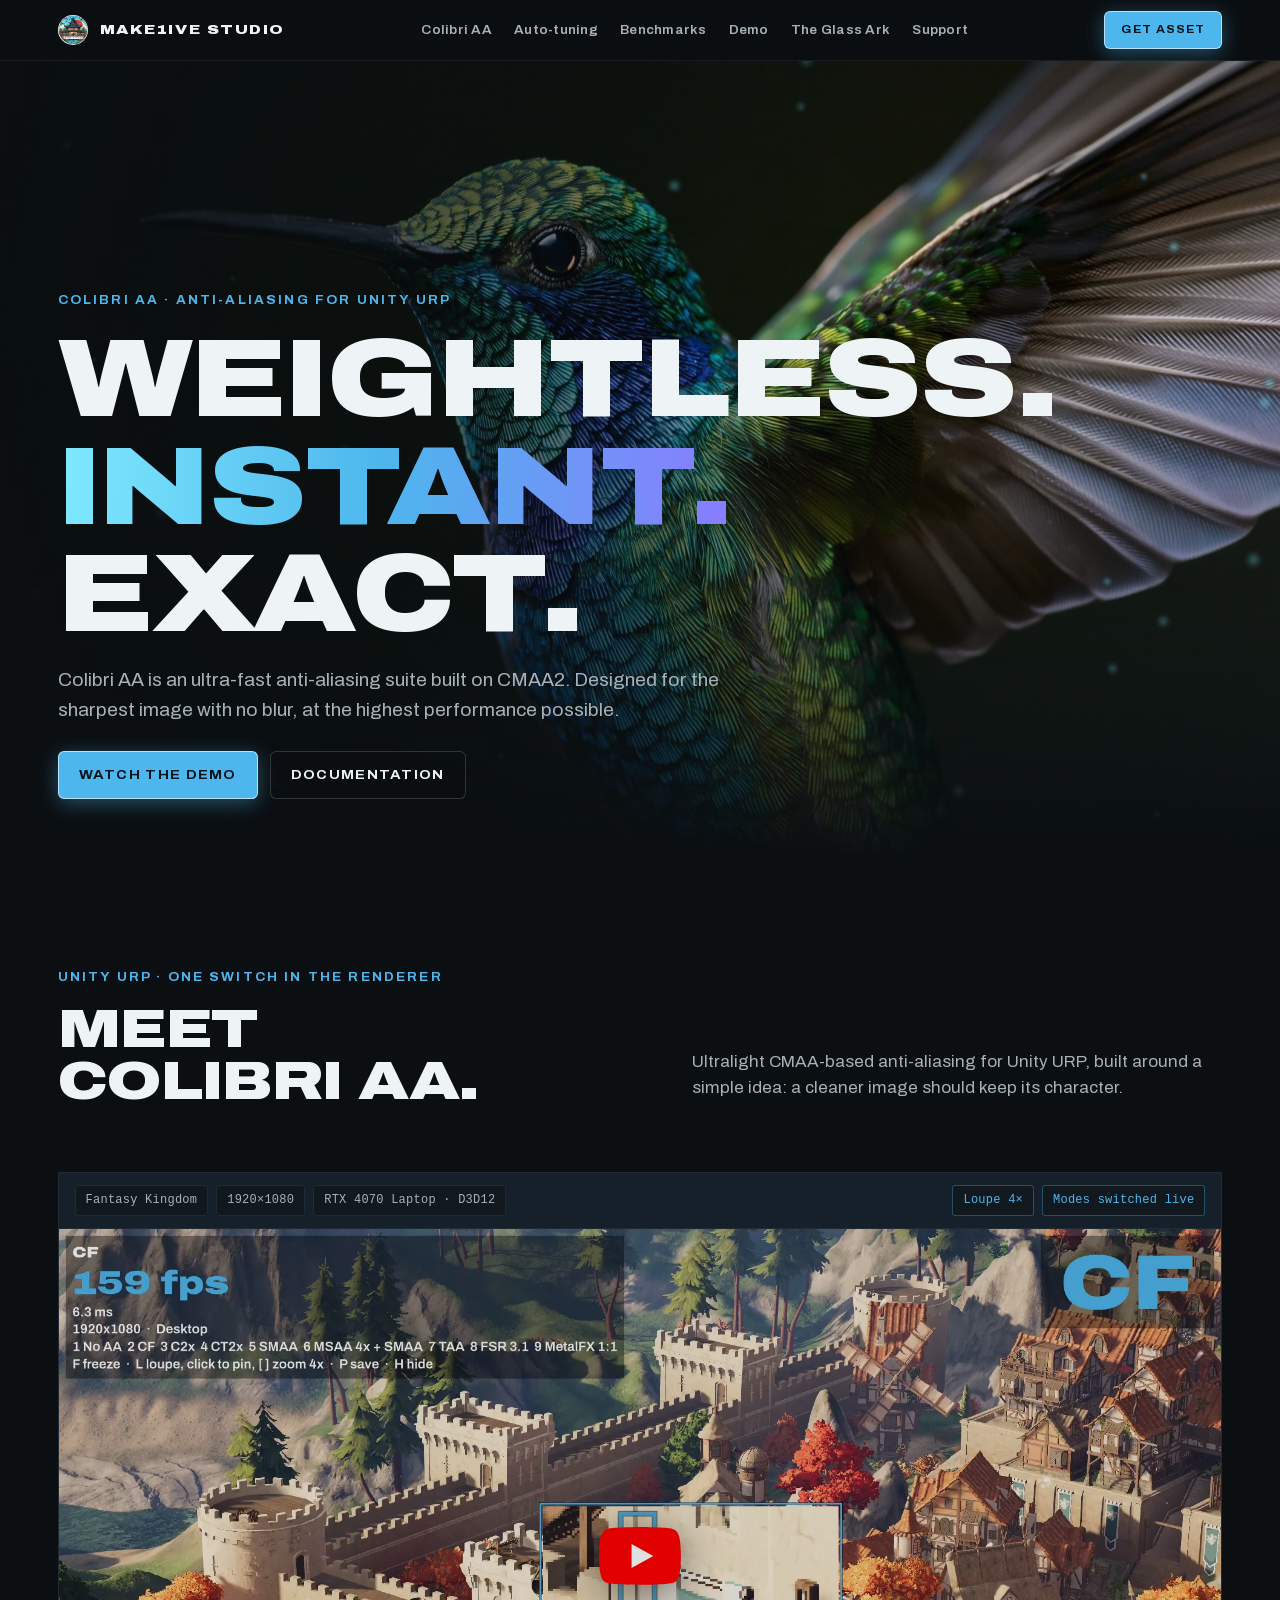
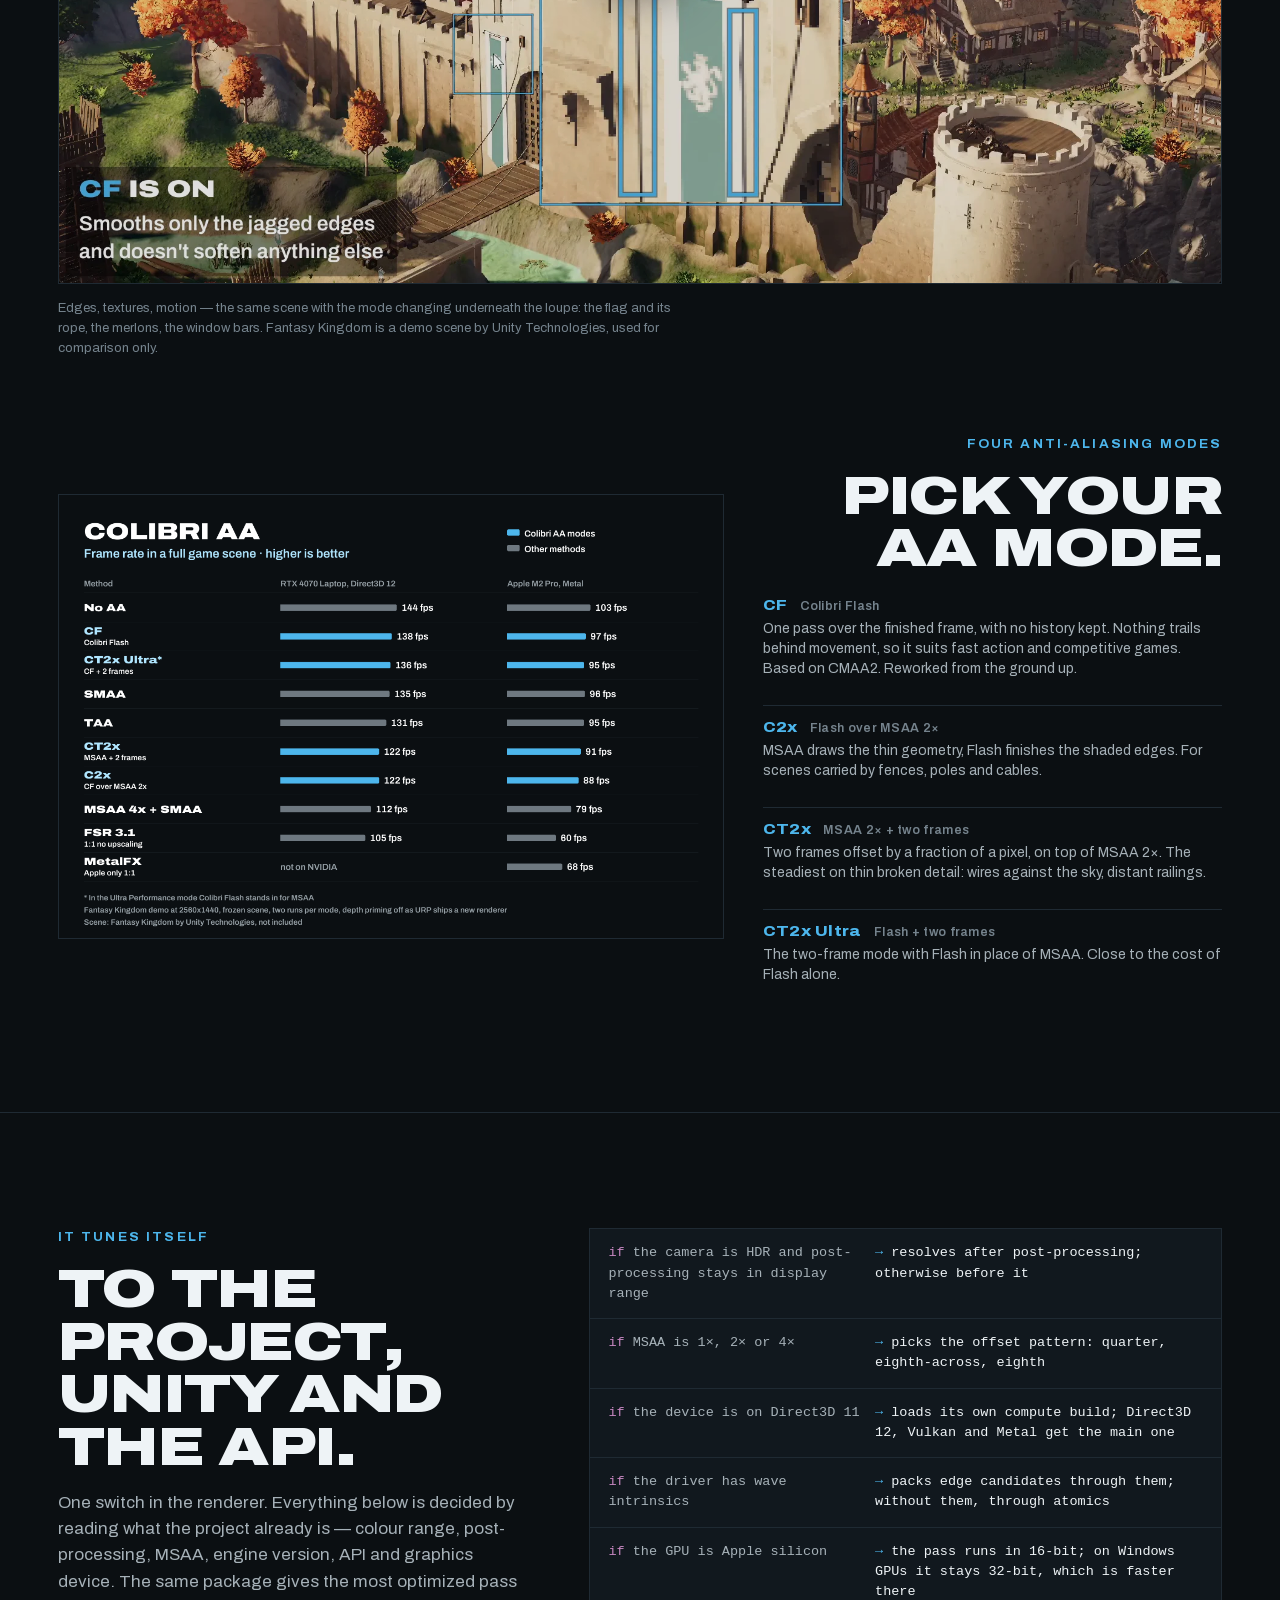
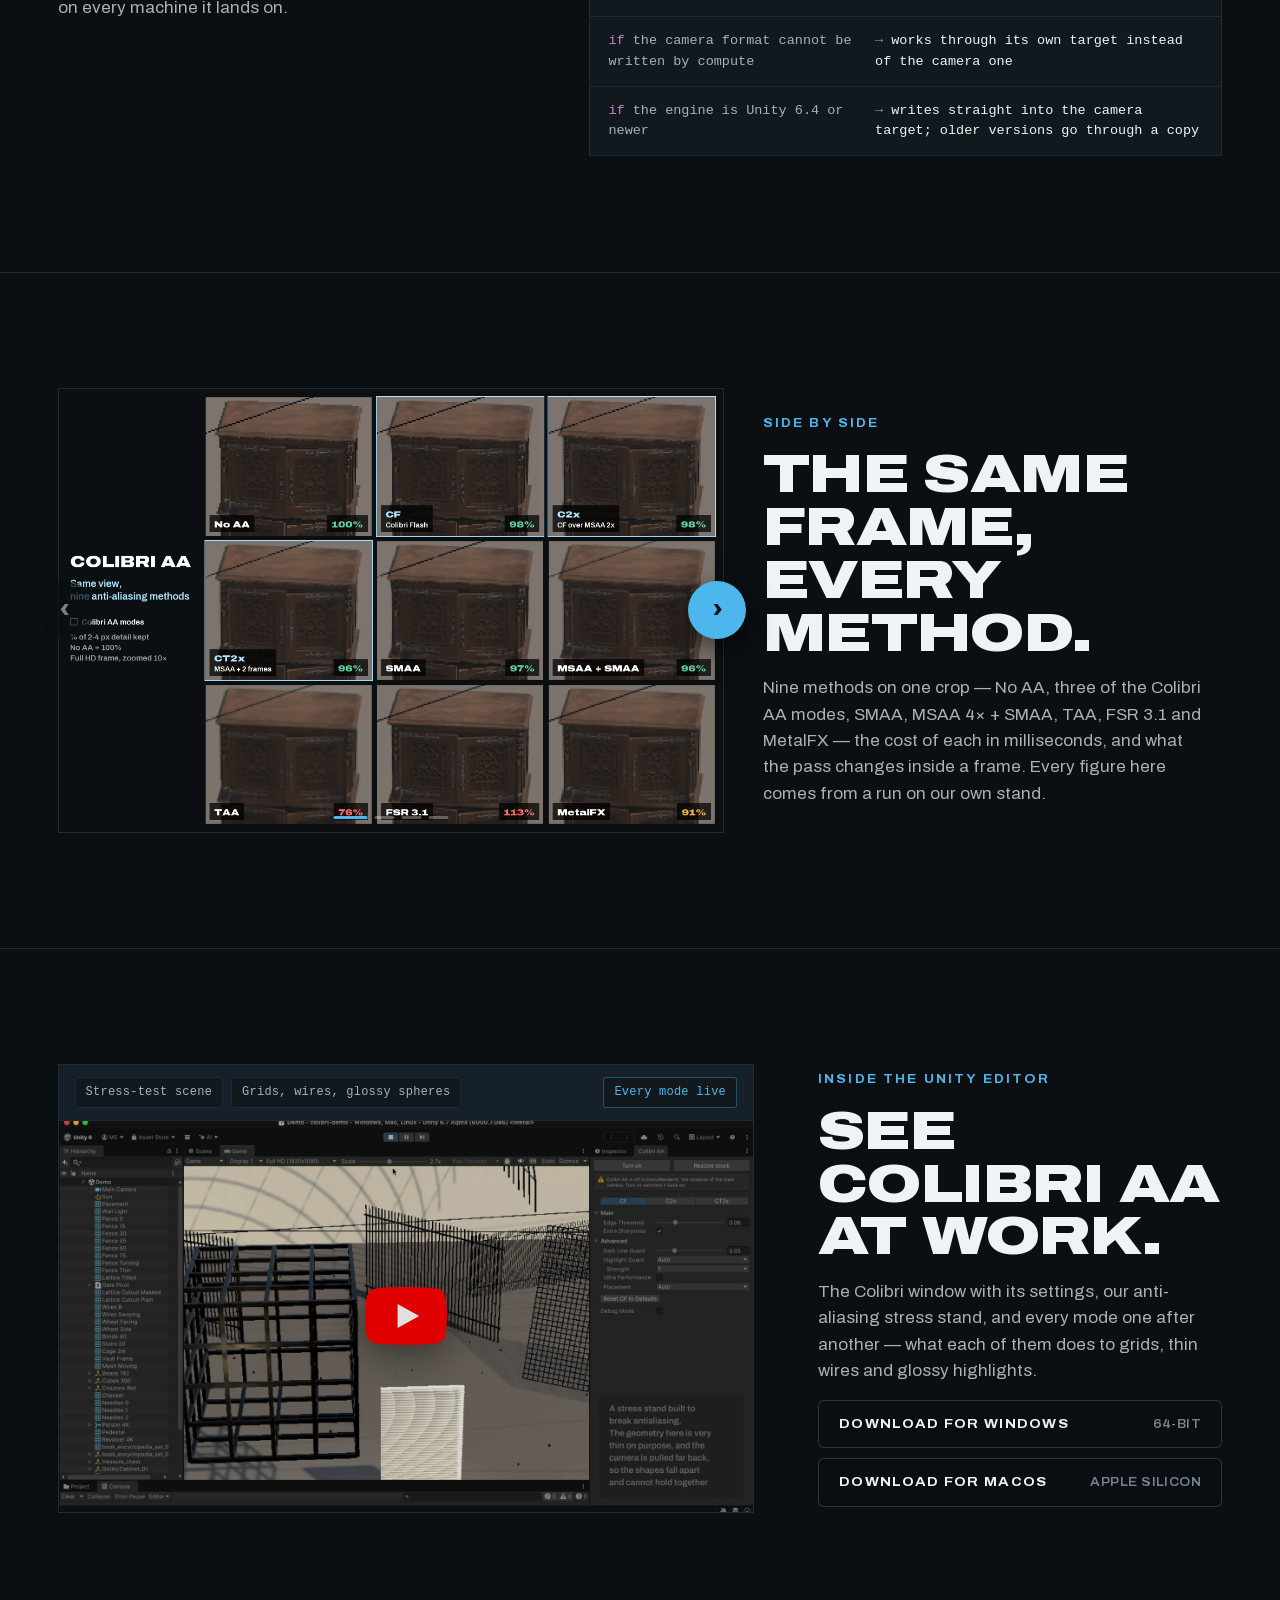
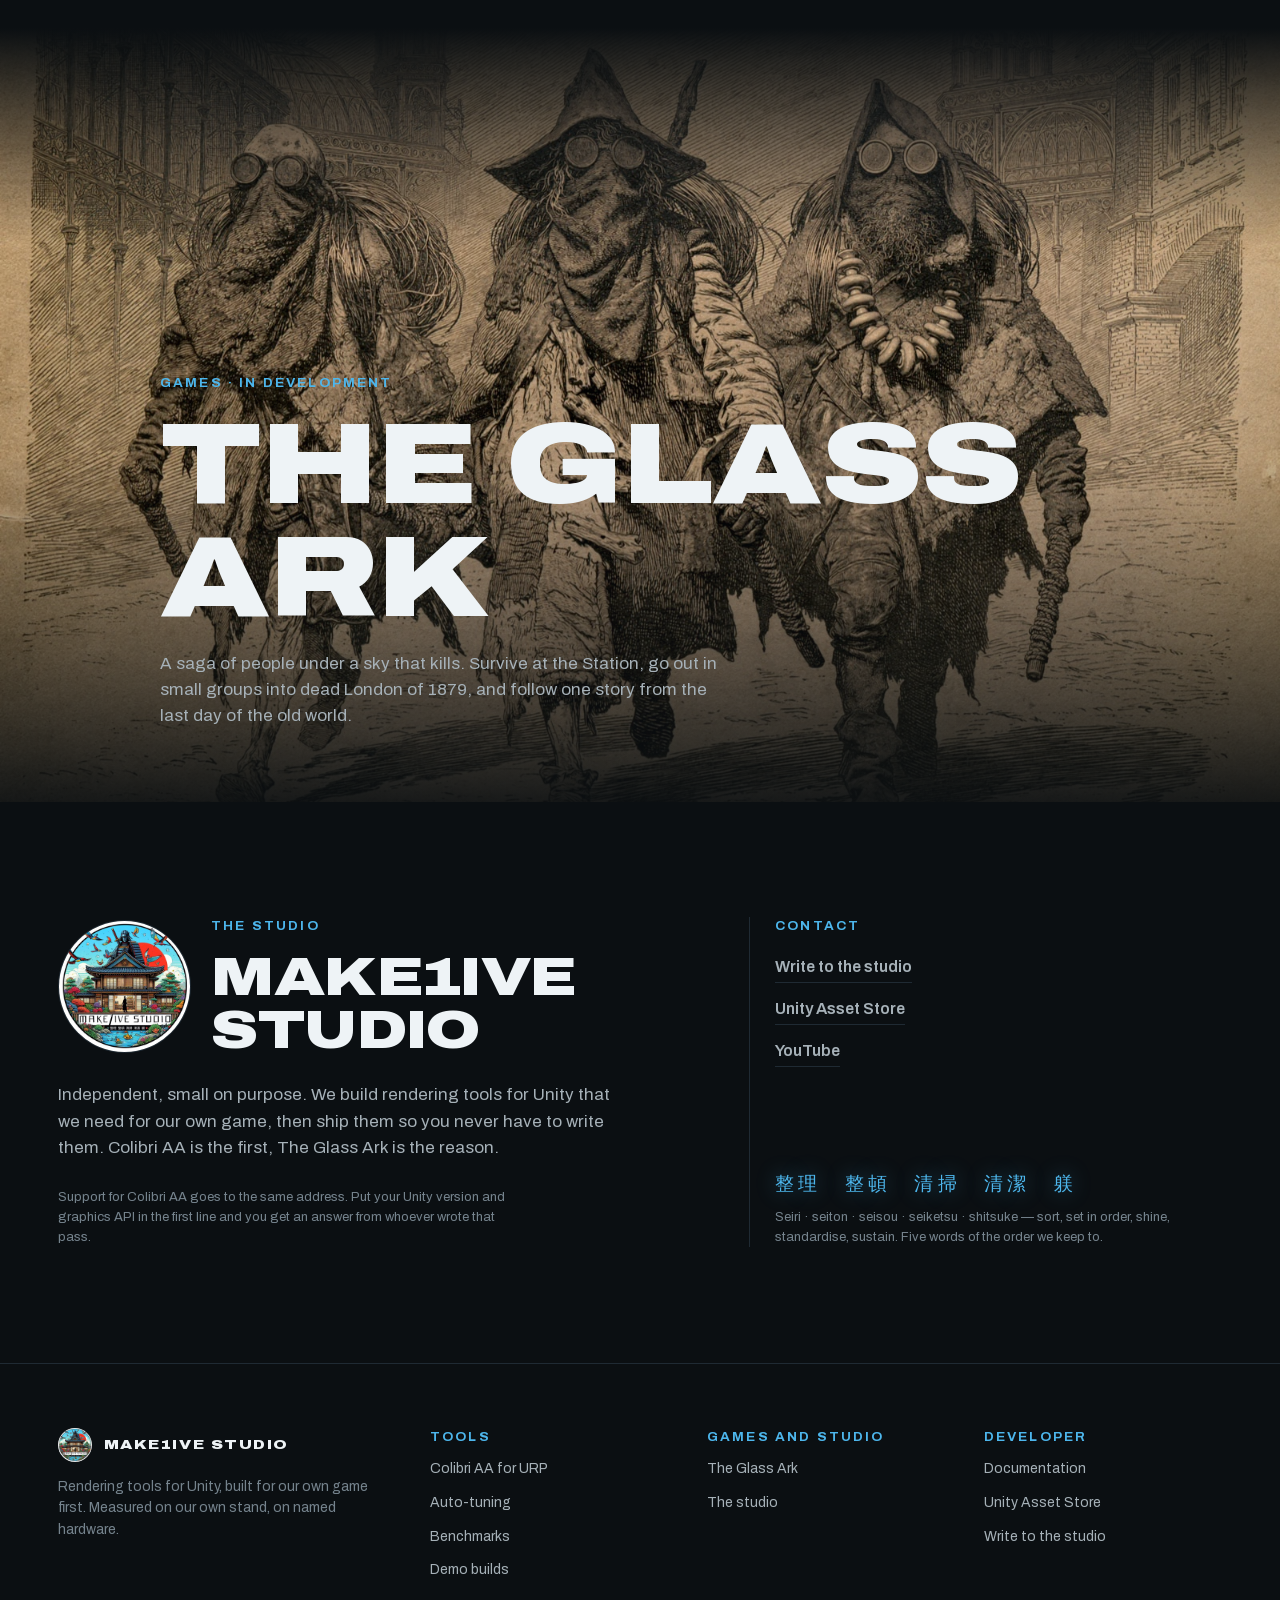
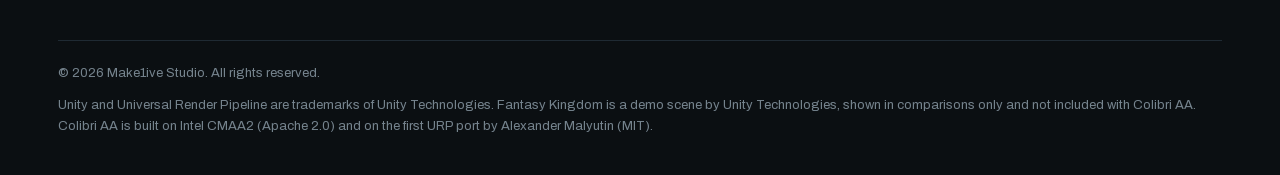
==== commit d6d8a738: "Colibri AA 1.1: раздел What's new in 1.1 в документации" ====
--- a/index.html
+++ b/index.html
@@ -346,7 +346,7 @@
 </dialog>
 
 <script>
-  window.__docs = {"readme": "# Colibri AA: anti-aliasing for Unity URP\n\nThree anti-aliasing modes in one renderer feature, one mode at a time:\n\n- **CF** (Colibri Flash): morphological anti-aliasing of the frame, without MSAA.\n- **C2x**: Colibri Flash on top of MSAA 2x, or MSAA 4x with **MSAA 4x** in Advanced.\n- **CT2x** (Colibri Temporal): two frames with a sub-pixel camera offset blended on top of MSAA 2x. It runs on the main camera of\n  the renderer; **Every Camera** in Advanced runs it on every camera of the renderer, each with its own history. **Frame Shift**\n  in Main sets how far apart the two frames are: smaller is sharper with more shimmer in motion, larger is softer and steadier,\n  closer to TAA.\n\n## Requirements\n\n- Unity 6.0 or newer with the Universal Render Pipeline 17.0.4 or newer, rendering through the Render Graph.\n- Compute shaders: Metal, Direct3D 11, Direct3D 12 or Vulkan.\n\n## Tested on\n\nThree states, and they mean different things. **Measured** — run and timed by us. **Runs** — run and looked at, without numbers.\n**Not tested** — we have no such device, and the package makes no promise about it.\n\n| | state |\n|---|---|\n| **Graphics API** | Direct3D 12 — measured · Direct3D 11, Vulkan, Metal — runs |\n| **Unity** | 6000.0 · 6000.3 · 6000.6 · 6000.7 — runs; the numbers in the store listing come from 6000.7 |\n| **URP** | 17.0 through 17.7 — runs. The upscaler framework of 17.3 and newer is read through reflection; on 17.0 the older field is used instead |\n| **GPU** | NVIDIA RTX 4070 Laptop — measured · Apple M2 Pro — runs |\n| **Rendering paths** | Forward, Forward+, Deferred, Deferred+, 2D — run; Deferred has no MSAA in URP, see Limitations |\n| **Colour space** | Linear and Gamma — run |\n| **VR** | not supported yet |\n| **Not tested at all** | consoles · Nintendo Switch · WebGPU · WebGL · hardware dynamic resolution |\n\n## Installation\n\n1. Install the package. The **Colibri AA** tab opens next to the Inspector.\n2. Press **Turn on**. Colibri AA is added to every renderer of the project's URP Assets, and their MSAA is set for the mode.\n3. Choose the mode: **CF**, **C2x** or **CT2x**. The settings of the mode are under **Main** and **Advanced**; hover a setting for\n   what it does. **Reset to Defaults** under each mode puts only that mode back to the factory values.\n\nThe window is under **Window > Rendering > Colibri AA**. The Colibri AA entry in a renderer asset has a button that opens it too.\n\n**Turn on** sets the MSAA the mode is built on, and while Colibri AA is on, a mode chosen in the window sets it too. **Restore\nstock** puts the MSAA values back and removes the Colibri AA lines Turn on added. If a renderer loses its line, the line is\nswitched off, or something lowers the MSAA of a URP Asset below the mode — a script, a quality change, a hand edit — **Turn on**\nbecomes available again and puts it right, and the window says what it found.\n\nTurn on also sets plain Bilinear scaling in the URP Assets that use an upscaler with its own anti-aliasing or sharpening (STP,\nFSR, MetalFX, DLSS), and a Render Scale of 1 where the upscaler rendered below it; Restore stock brings both back. While Colibri\nAA renders a camera, the camera's own anti-aliasing (FXAA, SMAA, TAA) is off for that frame; the camera component keeps its\nsetting.\n\n## Anti-aliasing menu in your game\n\nMost games let the player pick anti-aliasing in the settings. Colibri AA takes one line per menu item:\n\n```csharp\nusing Make1iveStudio.Colibri;\n\nColibriAA.Use(ColibriChoice.CF);    // Colibri Flash\nColibriAA.Use(ColibriChoice.CT2x);  // MSAA 2x and two frames\nColibriAA.Use(ColibriChoice.Off);   // Colibri AA off, the camera's own anti-aliasing works\n```\n\nThe call does the three things a hand-written menu has to remember:\n\n- It sets **every** Colibri AA line in the project. A project with a URP Asset per quality level has a line in each, so a quality\n  change made later in the same menu keeps the choice.\n- It sets the **MSAA** the mode is built on: C2x and CT2x need MSAA 2x, CF and Ultra need none.\n- With **Off** the lines stay in the renderers and do nothing, and the camera's own FXAA, SMAA or TAA works as usual. Colibri AA\n  turns the camera's anti-aliasing off only for the frames it anti-aliases itself, and never changes the camera component.\n\nThe choices are **Off**, **CF**, **C2x**, **CT2x** and **Ultra**. Ultra is CT2x with Colibri Flash in place of MSAA: it brings the\ntwo-frame blend to a project or a camera that renders without MSAA.\n\n### Each menu item in code\n\n| Menu item | Code |\n|---|---|\n| Off | `ColibriAA.Use(ColibriChoice.Off);` and the camera's anti-aliasing set to None |\n| FXAA, SMAA, TAA | `ColibriAA.Use(ColibriChoice.Off);` and the camera set to that anti-aliasing |\n| MSAA 4x | `ColibriAA.Use(ColibriChoice.Off, msaaWhenOff: 4);` and the camera's anti-aliasing set to None |\n| CF, C2x, CT2x, Ultra | `ColibriAA.Use(ColibriChoice.CF);` and so on; nothing to set on the camera |\n\n**Off sets MSAA to 1x** unless you pass another count, because FXAA, SMAA and TAA run without MSAA.\n\n### A complete menu\n\nPut this script on any object, give it the main camera, fill a dropdown with the `Items` below in the same order, and hook `Pick`\nto the dropdown's **On Value Changed**.\n\n```csharp\nusing Make1iveStudio.Colibri;\nusing UnityEngine;\nusing UnityEngine.Rendering.Universal;\n\npublic class AntiAliasingMenu : MonoBehaviour\n{\n    public Camera mainCamera;\n\n    public static readonly string[] Items = { \"Off\", \"FXAA\", \"SMAA\", \"TAA\", \"MSAA 4x\", \"CF\", \"CT2x\" };\n\n    public void Pick(int item)\n    {\n        var camera = mainCamera.GetUniversalAdditionalCameraData();\n        switch (Items[item])\n        {\n            case \"Off\":     ColibriAA.Use(ColibriChoice.Off); camera.antialiasing = AntialiasingMode.None; break;\n            case \"FXAA\":    ColibriAA.Use(ColibriChoice.Off); camera.antialiasing = AntialiasingMode.FastApproximateAntialiasing; break;\n            case \"SMAA\":    ColibriAA.Use(ColibriChoice.Off); camera.antialiasing = AntialiasingMode.SubpixelMorphologicalAntiAliasing; break;\n            case \"TAA\":     ColibriAA.Use(ColibriChoice.Off); camera.antialiasing = AntialiasingMode.TemporalAntiAliasing; break;\n            case \"MSAA 4x\": ColibriAA.Use(ColibriChoice.Off, msaaWhenOff: 4); camera.antialiasing = AntialiasingMode.None; break;\n            // The Colibri AA modes leave the camera as it is: Colibri AA turns its anti-aliasing off only for the frames it renders.\n            case \"CF\":      ColibriAA.Use(ColibriChoice.CF); break;\n            case \"CT2x\":    ColibriAA.Use(ColibriChoice.CT2x); break;\n        }\n    }\n}\n```\n\n### Good to know\n\n- **`ColibriAA.Current`** tells which choice the game renders with — the line of the renderer the main camera draws with, or\n  of the default renderer when there is no main camera — to show it as selected when the menu opens.\n- **Until the first call** the lines run as **Turn on** left them, in the mode chosen in the window.\n- **In Play Mode in the editor** whatever `Use` changes is put back when Play Mode ends, so trying the menu leaves the project as it\n  was. Called outside Play Mode, from an editor script, the change stays.\n- **In the editor every `Use` call that changes something writes one line to the console:** what it changed and which method of the\n  game called it. A menu that applies a saved choice when the game starts shows up there.\n- **C2x or CT2x on a camera without the MSAA they are built on writes one warning in the editor,** naming the cause: the camera's\n  Allow MSAA, its Render Texture, or the MSAA of the URP Asset.\n- **C2x and CT2x need a camera with Allow MSAA on.** If your camera has it off, offer CF and Ultra: they need no MSAA.\n- **`ColibriAA.Available(choice, camera)`** answers whether a menu item does what its name says here, and\n  **`ColibriAA.Unavailable(choice, camera)`** gives the reason in one sentence, or an empty string. A renderer without a\n  Colibri AA line, a camera with Allow MSAA off, a Render Texture without multisampling, a Deferred renderer, an overlay\n  camera, XR, a Pixel Perfect camera the line leaves alone, a temporal upscaler on the camera, CT2x on a camera that is not\n  the main one while Every Camera is off, Render Graph compatibility mode, and a device that cannot run the Colibri Flash\n  kernels or the CT2x shader are what it catches. Asking changes nothing in the project or the scene. Hide such an item, or grey it out and show the reason — without it the player\n  picks C2x and gets CF.\n\n## Camera cuts\n\nCT2x and Ultra blend each frame with the one before it. On a cut — a new shot in a cutscene, a respawn, a teleport — tell the\ncamera for the first frame of the new shot, with the flag URP's own TAA reads:\n\n```csharp\nmainCamera.GetUniversalAdditionalCameraData().resetHistory = true;\n```\n\nThat frame is drawn without the previous one, and URP clears the flag by itself. Without it, the first frame of the new shot still\ncarries the old one, blended in.\n\n## Removing the package\n\nPress **Restore stock** before you remove the package. Otherwise the renderers keep an entry whose script is gone, the URP Assets keep\nthe MSAA and scaling of the mode, and materials with the **Colibri AA/Lit** shader have no shader to render with.\n\n## Anti-Shimmer\n\nSmall highlights on curved and bumpy surfaces flicker in motion. **Anti-Shimmer** (Main of C2x and CT2x) spreads such highlights\nslightly before they can flicker. The filter works inside the surface shader, before lighting:\n\n- **Materials:** select the **Colibri AA/Lit** shader. It is the URP Lit shader with the filter inside, built by the package from the\n  Lit shader of the installed URP, so it keeps every Lit setting and follows URP updates.\n- **Hand-written shader:** in the lit passes, `#pragma multi_compile_fragment _ COLIBRI_SPECULAR_AA` and\n  `#include \"Packages/com.make1ive.colibri/ShaderLibrary/ColibriSpecularAA.hlsl\"`, then in the fragment stage, before\n  lighting: `smoothness = ColibriSpecularAA(smoothness, geometricNormalWS);`\n- **Shader Graph:** a Boolean Keyword `COLIBRI_SPECULAR_AA` (Multi Compile, Global) and a Custom Function node with\n  `ColibriSpecularAA.hlsl` as the source and `ColibriSpecularAA` as the name; inputs Smoothness (Float) and NormalWS (Vector 3,\n  world-space normal), output Out into Smoothness.\n\nColibri AA enables the filter only for the cameras it renders while Anti-Shimmer is on. Otherwise the shaders are compiled without it,\nand it costs nothing.\n\n## Upscalers\n\n**Turn on** puts the URP Assets that use an upscaler with its own anti-aliasing or sharpening (STP, FSR, MetalFX, DLSS) back to plain\nBilinear scaling, and **Restore stock** brings the upscaler back. Where such an asset rendered below full size, Turn on also sets its\nRender Scale to 1, because plain scaling would blur the smaller frame. The frame then costs more: a Render Scale of 0.75 drew 0.56\nof the pixels, and full size draws 1.78 times as many. Restore stock puts the Render Scale back as well.\n\nIf the game lets the player pick an upscaler at runtime, Colibri AA steps aside by itself: on a camera anti-aliased by a temporal\nupscaler — STP, DLSS, FSR 2 and 3, MetalFX — the line does nothing and says so once in the console. Switch Colibri AA off while such\nan upscaler is on, and give the player's choice back when the upscaler is turned off:\n\n```csharp\nColibriAA.Use(upscalerOn ? ColibriChoice.Off : playerChoice);\n```\n\nFSR 1.0 does not anti-alias the frame: Colibri AA keeps working with it.\n\n## Limitations\n\n- **CT2x without Anti-Ghosting** takes motion from the camera and depth only, which costs less; fast moving objects can leave a\n  trail. **Anti-Ghosting** gives them their own motion vectors and removes the trail at the cost of drawing them once more. Do\n  not turn it on just in case: the trail is often invisible to the eye, and we had to build dedicated scenes just to see it.\n- **The camera renders into an intermediate texture** while Colibri AA works on it. In a project where URP would otherwise draw\n  straight to the screen — post-processing, HDR, MSAA, the depth texture and the opaque texture all off — this adds that texture and a\n  copy to the screen on top of the anti-aliasing itself. Measured on the RTX 4070 Laptop with Direct3D 12 at 2560×1440, the addition\n  could not be told apart from the measurement noise of about 0.01 ms per frame.\n- **A frame without HDR is an 8-bit sRGB texture in the Linear colour space,** and on Direct3D 12, Direct3D 11 and Vulkan a compute\n  shader cannot write it. Colibri Flash then works in a texture of its own and copies the frame in first: 0.05 ms per frame at\n  2560×1440 on the same machine. Metal writes such a frame directly.\n- **Deferred and Deferred+ rendering paths** have no MSAA in URP: C2x runs as CF, and CT2x blends two frames without MSAA.\n- **MSAA is often off in a URP project by its author's choice, and then C2x and CT2x run without it.** A camera with Allow MSAA\n  off gets no multisampling whatever the URP Asset holds. Projects built around screen-space effects — ambient occlusion, fog,\n  decals — commonly ship that way, because those effects read the depth texture and with MSAA the pipeline has to produce it by\n  a pass of its own. Unity's own Fantasy Kingdom sample is one: every quality level ships MSAA 1 and the camera has Allow MSAA\n  off. **CF and Ultra Performance need no MSAA and run in any of these projects;** for C2x and CT2x the camera has to allow it.\n  The window says so when it happens.\n- **The 2D renderer** draws straight to the screen unless something asks it for an intermediate texture, so the line asks for one while\n  it works. CF and C2x anti-alias sprites there. CT2x blends two frames without motion vectors, which the 2D renderer never draws:\n  moving sprites leave a trail, and with **Anti-Ghosting** on CT2x does not run at all there and says so once in the console.\n- **Pixel Perfect Camera:** a camera with that component is left alone, since the staircase of pixel art is meant to be seen. The\n  **Pixel Perfect Camera** setting, shown for a 2D renderer, anti-aliases it anyway.\n- **Overlay cameras** of a camera stack are not anti-aliased by Colibri Flash: they draw on top of the frame their base camera has\n  already anti-aliased. Material previews and reflection probes are not anti-aliased either.\n- **Colibri Flash builds its edge lists with atomic operations of compute shaders.** Where the device has no wave intrinsics, Colibri AA\n  checks once at startup that these operations work; if they do nothing, Colibri Flash turns itself off with one warning instead of\n  leaving a black frame, and CT2x on MSAA keeps working.\n- **XR and stereo rendering** are not supported: XR cameras are rendered without Colibri AA.\n- **Render Graph compatibility mode** of Unity 6.0 to 6.3 is not supported: Colibri AA stays off there, logs one warning, and the\n  window says where to turn the mode off.\n- **On a URP version whose internals have moved**, Colibri AA falls back rather than fails: it copies the frame where it would\n  otherwise write into the camera colour directly, and builds its copy of the Lit shader without Anti-Shimmer if URP no longer\n  calls the function the filter replaces. Both leave a message in the console, and Debug Mode names the path that was taken. The\n  frame is correct in either case; the fallback costs one full-frame copy.\n\n## Debug Mode\n\nTurn on **Debug Mode** at the bottom of the settings when something looks wrong, and reproduce the problem. Colibri AA rewrites a\nreport every two seconds while a camera renders with it: the device, the URP Asset and renderers, the Colibri AA settings, every\ncamera and what Colibri AA did for it, the pass counters, automatic checks, and the errors logged meanwhile. **Show Report** opens\nits folder: `Logs/ColibriAA/ColibriAA-Report.txt` in the project, or `ColibriAA-Report.txt` in `Application.persistentDataPath`\nin a player. Send the file with your problem report. Debug Mode changes nothing in the image; turn it off before shipping.\n\n## License\n\nColibri AA is licensed under the [Unity Asset Store EULA](https://unity.com/legal/as-terms), see [`LICENSE`](LICENSE). It includes\nthird-party code under its own licenses, in [`THIRD_PARTY_LICENSES`](THIRD_PARTY_LICENSES): a modified version of Intel's\n[CMAA2](https://github.com/GameTechDev/CMAA2) under the Apache License 2.0, code derived from Alexander Malyutin's Unity URP port of\nCMAA2 under the MIT License, and color packing code from Microsoft MiniEngine under the MIT License.\n", "guide": "Colibri AA — setup in four steps\n\n1. Import the package into a Unity 6 project that uses the Universal Render Pipeline.\n2. Open Window ▸ Rendering ▸ Colibri AA and press Turn on. The window adds the render feature to every\n   URP renderer in the project, sets the MSAA level the chosen mode needs, and keeps a backup\n   of what it changed.\n3. Pick a mode: CF, C2x, CT2x or CT2x Ultra. Everything else stays on Auto — the pass reads\n   the colour range, post-processing, MSAA, engine version and graphics API by itself.\n4. From game code, switch modes with one call:\n\n       Make1iveStudio.Colibri.ColibriAA.Use(Make1iveStudio.Colibri.ColibriChoice.CF);\n\nRestore stock puts the project back exactly as it was: the feature rows are removed and the\nMSAA levels return to the saved values.\n\nSupport: write to the studio at [make1ive.com/colibri-aa](https://make1ive.com/colibri-aa) with your Unity version and\ngraphics API in the first line.\n"};
+  window.__docs = {"readme": "# Colibri AA: anti-aliasing for Unity URP\n\nThree anti-aliasing modes in one renderer feature, one mode at a time:\n\n- **CF** (Colibri Flash): morphological anti-aliasing of the frame, without MSAA.\n- **C2x**: Colibri Flash on top of MSAA 2x, or MSAA 4x with **MSAA 4x** in Advanced.\n- **CT2x** (Colibri Temporal): two frames with a sub-pixel camera offset blended on top of MSAA 2x. It runs on the main camera of\n  the renderer; **Every Camera** in Advanced runs it on every camera of the renderer, each with its own history. **Frame Shift**\n  in Main sets how far apart the two frames are: smaller is sharper with more shimmer in motion, larger is softer and steadier,\n  closer to TAA.\n\n## What's new in 1.1\n\n- **Frame Shift** for CT2x in Main: how far apart the two frames are, from 0.25 to 1.75. Default 1, no performance cost.\n- In the editor, every `ColibriAA.Use` call that changes something writes one line to the Console: what changed and which\n  method called it.\n- C2x and CT2x on a camera without the MSAA they are built on give one warning with the reason. The Colibri AA window shows it\n  too, and **Turn on** becomes available again.\n- The example menu below no longer changes the camera on the Colibri AA items.\n- The Debug Mode report keeps a history of mode and MSAA changes.\n- **Restore stock** keeps the upscaler chosen before **Turn on** when the project moves to Unity 6.7.\n- Unity 6.6 and newer: no analyzer warnings about static fields when Play Mode starts without a domain reload.\n\n## Requirements\n\n- Unity 6.0 or newer with the Universal Render Pipeline 17.0.4 or newer, rendering through the Render Graph.\n- Compute shaders: Metal, Direct3D 11, Direct3D 12 or Vulkan.\n\n## Tested on\n\nThree states, and they mean different things. **Measured** — run and timed by us. **Runs** — run and looked at, without numbers.\n**Not tested** — we have no such device, and the package makes no promise about it.\n\n| | state |\n|---|---|\n| **Graphics API** | Direct3D 12 — measured · Direct3D 11, Vulkan, Metal — runs |\n| **Unity** | 6000.0 · 6000.3 · 6000.6 · 6000.7 — runs; the numbers in the store listing come from 6000.7 |\n| **URP** | 17.0 through 17.7 — runs. The upscaler framework of 17.3 and newer is read through reflection; on 17.0 the older field is used instead |\n| **GPU** | NVIDIA RTX 4070 Laptop — measured · Apple M2 Pro — runs |\n| **Rendering paths** | Forward, Forward+, Deferred, Deferred+, 2D — run; Deferred has no MSAA in URP, see Limitations |\n| **Colour space** | Linear and Gamma — run |\n| **VR** | not supported yet |\n| **Not tested at all** | consoles · Nintendo Switch · WebGPU · WebGL · hardware dynamic resolution |\n\n## Installation\n\n1. Install the package. The **Colibri AA** tab opens next to the Inspector.\n2. Press **Turn on**. Colibri AA is added to every renderer of the project's URP Assets, and their MSAA is set for the mode.\n3. Choose the mode: **CF**, **C2x** or **CT2x**. The settings of the mode are under **Main** and **Advanced**; hover a setting for\n   what it does. **Reset to Defaults** under each mode puts only that mode back to the factory values.\n\nThe window is under **Window > Rendering > Colibri AA**. The Colibri AA entry in a renderer asset has a button that opens it too.\n\n**Turn on** sets the MSAA the mode is built on, and while Colibri AA is on, a mode chosen in the window sets it too. **Restore\nstock** puts the MSAA values back and removes the Colibri AA lines Turn on added. If a renderer loses its line, the line is\nswitched off, or something lowers the MSAA of a URP Asset below the mode — a script, a quality change, a hand edit — **Turn on**\nbecomes available again and puts it right, and the window says what it found.\n\nTurn on also sets plain Bilinear scaling in the URP Assets that use an upscaler with its own anti-aliasing or sharpening (STP,\nFSR, MetalFX, DLSS), and a Render Scale of 1 where the upscaler rendered below it; Restore stock brings both back. While Colibri\nAA renders a camera, the camera's own anti-aliasing (FXAA, SMAA, TAA) is off for that frame; the camera component keeps its\nsetting.\n\n## Anti-aliasing menu in your game\n\nMost games let the player pick anti-aliasing in the settings. Colibri AA takes one line per menu item:\n\n```csharp\nusing Make1iveStudio.Colibri;\n\nColibriAA.Use(ColibriChoice.CF);    // Colibri Flash\nColibriAA.Use(ColibriChoice.CT2x);  // MSAA 2x and two frames\nColibriAA.Use(ColibriChoice.Off);   // Colibri AA off, the camera's own anti-aliasing works\n```\n\nThe call does the three things a hand-written menu has to remember:\n\n- It sets **every** Colibri AA line in the project. A project with a URP Asset per quality level has a line in each, so a quality\n  change made later in the same menu keeps the choice.\n- It sets the **MSAA** the mode is built on: C2x and CT2x need MSAA 2x, CF and Ultra need none.\n- With **Off** the lines stay in the renderers and do nothing, and the camera's own FXAA, SMAA or TAA works as usual. Colibri AA\n  turns the camera's anti-aliasing off only for the frames it anti-aliases itself, and never changes the camera component.\n\nThe choices are **Off**, **CF**, **C2x**, **CT2x** and **Ultra**. Ultra is CT2x with Colibri Flash in place of MSAA: it brings the\ntwo-frame blend to a project or a camera that renders without MSAA.\n\n### Each menu item in code\n\n| Menu item | Code |\n|---|---|\n| Off | `ColibriAA.Use(ColibriChoice.Off);` and the camera's anti-aliasing set to None |\n| FXAA, SMAA, TAA | `ColibriAA.Use(ColibriChoice.Off);` and the camera set to that anti-aliasing |\n| MSAA 4x | `ColibriAA.Use(ColibriChoice.Off, msaaWhenOff: 4);` and the camera's anti-aliasing set to None |\n| CF, C2x, CT2x, Ultra | `ColibriAA.Use(ColibriChoice.CF);` and so on; nothing to set on the camera |\n\n**Off sets MSAA to 1x** unless you pass another count, because FXAA, SMAA and TAA run without MSAA.\n\n### A complete menu\n\nPut this script on any object, give it the main camera, fill a dropdown with the `Items` below in the same order, and hook `Pick`\nto the dropdown's **On Value Changed**.\n\n```csharp\nusing Make1iveStudio.Colibri;\nusing UnityEngine;\nusing UnityEngine.Rendering.Universal;\n\npublic class AntiAliasingMenu : MonoBehaviour\n{\n    public Camera mainCamera;\n\n    public static readonly string[] Items = { \"Off\", \"FXAA\", \"SMAA\", \"TAA\", \"MSAA 4x\", \"CF\", \"CT2x\" };\n\n    public void Pick(int item)\n    {\n        var camera = mainCamera.GetUniversalAdditionalCameraData();\n        switch (Items[item])\n        {\n            case \"Off\":     ColibriAA.Use(ColibriChoice.Off); camera.antialiasing = AntialiasingMode.None; break;\n            case \"FXAA\":    ColibriAA.Use(ColibriChoice.Off); camera.antialiasing = AntialiasingMode.FastApproximateAntialiasing; break;\n            case \"SMAA\":    ColibriAA.Use(ColibriChoice.Off); camera.antialiasing = AntialiasingMode.SubpixelMorphologicalAntiAliasing; break;\n            case \"TAA\":     ColibriAA.Use(ColibriChoice.Off); camera.antialiasing = AntialiasingMode.TemporalAntiAliasing; break;\n            case \"MSAA 4x\": ColibriAA.Use(ColibriChoice.Off, msaaWhenOff: 4); camera.antialiasing = AntialiasingMode.None; break;\n            // The Colibri AA modes leave the camera as it is: Colibri AA turns its anti-aliasing off only for the frames it renders.\n            case \"CF\":      ColibriAA.Use(ColibriChoice.CF); break;\n            case \"CT2x\":    ColibriAA.Use(ColibriChoice.CT2x); break;\n        }\n    }\n}\n```\n\n### Good to know\n\n- **`ColibriAA.Current`** tells which choice the game renders with — the line of the renderer the main camera draws with, or\n  of the default renderer when there is no main camera — to show it as selected when the menu opens.\n- **Until the first call** the lines run as **Turn on** left them, in the mode chosen in the window.\n- **In Play Mode in the editor** whatever `Use` changes is put back when Play Mode ends, so trying the menu leaves the project as it\n  was. Called outside Play Mode, from an editor script, the change stays.\n- **In the editor every `Use` call that changes something writes one line to the console:** what it changed and which method of the\n  game called it. A menu that applies a saved choice when the game starts shows up there.\n- **C2x or CT2x on a camera without the MSAA they are built on writes one warning in the editor,** naming the cause: the camera's\n  Allow MSAA, its Render Texture, or the MSAA of the URP Asset.\n- **C2x and CT2x need a camera with Allow MSAA on.** If your camera has it off, offer CF and Ultra: they need no MSAA.\n- **`ColibriAA.Available(choice, camera)`** answers whether a menu item does what its name says here, and\n  **`ColibriAA.Unavailable(choice, camera)`** gives the reason in one sentence, or an empty string. A renderer without a\n  Colibri AA line, a camera with Allow MSAA off, a Render Texture without multisampling, a Deferred renderer, an overlay\n  camera, XR, a Pixel Perfect camera the line leaves alone, a temporal upscaler on the camera, CT2x on a camera that is not\n  the main one while Every Camera is off, Render Graph compatibility mode, and a device that cannot run the Colibri Flash\n  kernels or the CT2x shader are what it catches. Asking changes nothing in the project or the scene. Hide such an item, or grey it out and show the reason — without it the player\n  picks C2x and gets CF.\n\n## Camera cuts\n\nCT2x and Ultra blend each frame with the one before it. On a cut — a new shot in a cutscene, a respawn, a teleport — tell the\ncamera for the first frame of the new shot, with the flag URP's own TAA reads:\n\n```csharp\nmainCamera.GetUniversalAdditionalCameraData().resetHistory = true;\n```\n\nThat frame is drawn without the previous one, and URP clears the flag by itself. Without it, the first frame of the new shot still\ncarries the old one, blended in.\n\n## Removing the package\n\nPress **Restore stock** before you remove the package. Otherwise the renderers keep an entry whose script is gone, the URP Assets keep\nthe MSAA and scaling of the mode, and materials with the **Colibri AA/Lit** shader have no shader to render with.\n\n## Anti-Shimmer\n\nSmall highlights on curved and bumpy surfaces flicker in motion. **Anti-Shimmer** (Main of C2x and CT2x) spreads such highlights\nslightly before they can flicker. The filter works inside the surface shader, before lighting:\n\n- **Materials:** select the **Colibri AA/Lit** shader. It is the URP Lit shader with the filter inside, built by the package from the\n  Lit shader of the installed URP, so it keeps every Lit setting and follows URP updates.\n- **Hand-written shader:** in the lit passes, `#pragma multi_compile_fragment _ COLIBRI_SPECULAR_AA` and\n  `#include \"Packages/com.make1ive.colibri/ShaderLibrary/ColibriSpecularAA.hlsl\"`, then in the fragment stage, before\n  lighting: `smoothness = ColibriSpecularAA(smoothness, geometricNormalWS);`\n- **Shader Graph:** a Boolean Keyword `COLIBRI_SPECULAR_AA` (Multi Compile, Global) and a Custom Function node with\n  `ColibriSpecularAA.hlsl` as the source and `ColibriSpecularAA` as the name; inputs Smoothness (Float) and NormalWS (Vector 3,\n  world-space normal), output Out into Smoothness.\n\nColibri AA enables the filter only for the cameras it renders while Anti-Shimmer is on. Otherwise the shaders are compiled without it,\nand it costs nothing.\n\n## Upscalers\n\n**Turn on** puts the URP Assets that use an upscaler with its own anti-aliasing or sharpening (STP, FSR, MetalFX, DLSS) back to plain\nBilinear scaling, and **Restore stock** brings the upscaler back. Where such an asset rendered below full size, Turn on also sets its\nRender Scale to 1, because plain scaling would blur the smaller frame. The frame then costs more: a Render Scale of 0.75 drew 0.56\nof the pixels, and full size draws 1.78 times as many. Restore stock puts the Render Scale back as well.\n\nIf the game lets the player pick an upscaler at runtime, Colibri AA steps aside by itself: on a camera anti-aliased by a temporal\nupscaler — STP, DLSS, FSR 2 and 3, MetalFX — the line does nothing and says so once in the console. Switch Colibri AA off while such\nan upscaler is on, and give the player's choice back when the upscaler is turned off:\n\n```csharp\nColibriAA.Use(upscalerOn ? ColibriChoice.Off : playerChoice);\n```\n\nFSR 1.0 does not anti-alias the frame: Colibri AA keeps working with it.\n\n## Limitations\n\n- **CT2x without Anti-Ghosting** takes motion from the camera and depth only, which costs less; fast moving objects can leave a\n  trail. **Anti-Ghosting** gives them their own motion vectors and removes the trail at the cost of drawing them once more. Do\n  not turn it on just in case: the trail is often invisible to the eye, and we had to build dedicated scenes just to see it.\n- **The camera renders into an intermediate texture** while Colibri AA works on it. In a project where URP would otherwise draw\n  straight to the screen — post-processing, HDR, MSAA, the depth texture and the opaque texture all off — this adds that texture and a\n  copy to the screen on top of the anti-aliasing itself. Measured on the RTX 4070 Laptop with Direct3D 12 at 2560×1440, the addition\n  could not be told apart from the measurement noise of about 0.01 ms per frame.\n- **A frame without HDR is an 8-bit sRGB texture in the Linear colour space,** and on Direct3D 12, Direct3D 11 and Vulkan a compute\n  shader cannot write it. Colibri Flash then works in a texture of its own and copies the frame in first: 0.05 ms per frame at\n  2560×1440 on the same machine. Metal writes such a frame directly.\n- **Deferred and Deferred+ rendering paths** have no MSAA in URP: C2x runs as CF, and CT2x blends two frames without MSAA.\n- **MSAA is often off in a URP project by its author's choice, and then C2x and CT2x run without it.** A camera with Allow MSAA\n  off gets no multisampling whatever the URP Asset holds. Projects built around screen-space effects — ambient occlusion, fog,\n  decals — commonly ship that way, because those effects read the depth texture and with MSAA the pipeline has to produce it by\n  a pass of its own. Unity's own Fantasy Kingdom sample is one: every quality level ships MSAA 1 and the camera has Allow MSAA\n  off. **CF and Ultra Performance need no MSAA and run in any of these projects;** for C2x and CT2x the camera has to allow it.\n  The window says so when it happens.\n- **The 2D renderer** draws straight to the screen unless something asks it for an intermediate texture, so the line asks for one while\n  it works. CF and C2x anti-alias sprites there. CT2x blends two frames without motion vectors, which the 2D renderer never draws:\n  moving sprites leave a trail, and with **Anti-Ghosting** on CT2x does not run at all there and says so once in the console.\n- **Pixel Perfect Camera:** a camera with that component is left alone, since the staircase of pixel art is meant to be seen. The\n  **Pixel Perfect Camera** setting, shown for a 2D renderer, anti-aliases it anyway.\n- **Overlay cameras** of a camera stack are not anti-aliased by Colibri Flash: they draw on top of the frame their base camera has\n  already anti-aliased. Material previews and reflection probes are not anti-aliased either.\n- **Colibri Flash builds its edge lists with atomic operations of compute shaders.** Where the device has no wave intrinsics, Colibri AA\n  checks once at startup that these operations work; if they do nothing, Colibri Flash turns itself off with one warning instead of\n  leaving a black frame, and CT2x on MSAA keeps working.\n- **XR and stereo rendering** are not supported: XR cameras are rendered without Colibri AA.\n- **Render Graph compatibility mode** of Unity 6.0 to 6.3 is not supported: Colibri AA stays off there, logs one warning, and the\n  window says where to turn the mode off.\n- **On a URP version whose internals have moved**, Colibri AA falls back rather than fails: it copies the frame where it would\n  otherwise write into the camera colour directly, and builds its copy of the Lit shader without Anti-Shimmer if URP no longer\n  calls the function the filter replaces. Both leave a message in the console, and Debug Mode names the path that was taken. The\n  frame is correct in either case; the fallback costs one full-frame copy.\n\n## Debug Mode\n\nTurn on **Debug Mode** at the bottom of the settings when something looks wrong, and reproduce the problem. Colibri AA rewrites a\nreport every two seconds while a camera renders with it: the device, the URP Asset and renderers, the Colibri AA settings, every\ncamera and what Colibri AA did for it, the pass counters, automatic checks, and the errors logged meanwhile. **Show Report** opens\nits folder: `Logs/ColibriAA/ColibriAA-Report.txt` in the project, or `ColibriAA-Report.txt` in `Application.persistentDataPath`\nin a player. Send the file with your problem report. Debug Mode changes nothing in the image; turn it off before shipping.\n\n## License\n\nColibri AA is licensed under the [Unity Asset Store EULA](https://unity.com/legal/as-terms), see [`LICENSE`](LICENSE). It includes\nthird-party code under its own licenses, in [`THIRD_PARTY_LICENSES`](THIRD_PARTY_LICENSES): a modified version of Intel's\n[CMAA2](https://github.com/GameTechDev/CMAA2) under the Apache License 2.0, code derived from Alexander Malyutin's Unity URP port of\nCMAA2 under the MIT License, and color packing code from Microsoft MiniEngine under the MIT License.\n", "guide": "Colibri AA — setup in four steps\n\n1. Import the package into a Unity 6 project that uses the Universal Render Pipeline.\n2. Open Window ▸ Rendering ▸ Colibri AA and press Turn on. The window adds the render feature to every\n   URP renderer in the project, sets the MSAA level the chosen mode needs, and keeps a backup\n   of what it changed.\n3. Pick a mode: CF, C2x, CT2x or CT2x Ultra. Everything else stays on Auto — the pass reads\n   the colour range, post-processing, MSAA, engine version and graphics API by itself.\n4. From game code, switch modes with one call:\n\n       Make1iveStudio.Colibri.ColibriAA.Use(Make1iveStudio.Colibri.ColibriChoice.CF);\n\nRestore stock puts the project back exactly as it was: the feature rows are removed and the\nMSAA levels return to the saved values.\n\nSupport: write to the studio at [make1ive.com/colibri-aa](https://make1ive.com/colibri-aa) with your Unity version and\ngraphics API in the first line.\n"};
   (function () {
     var track = document.getElementById("shots-track");
     if (!track) return;
